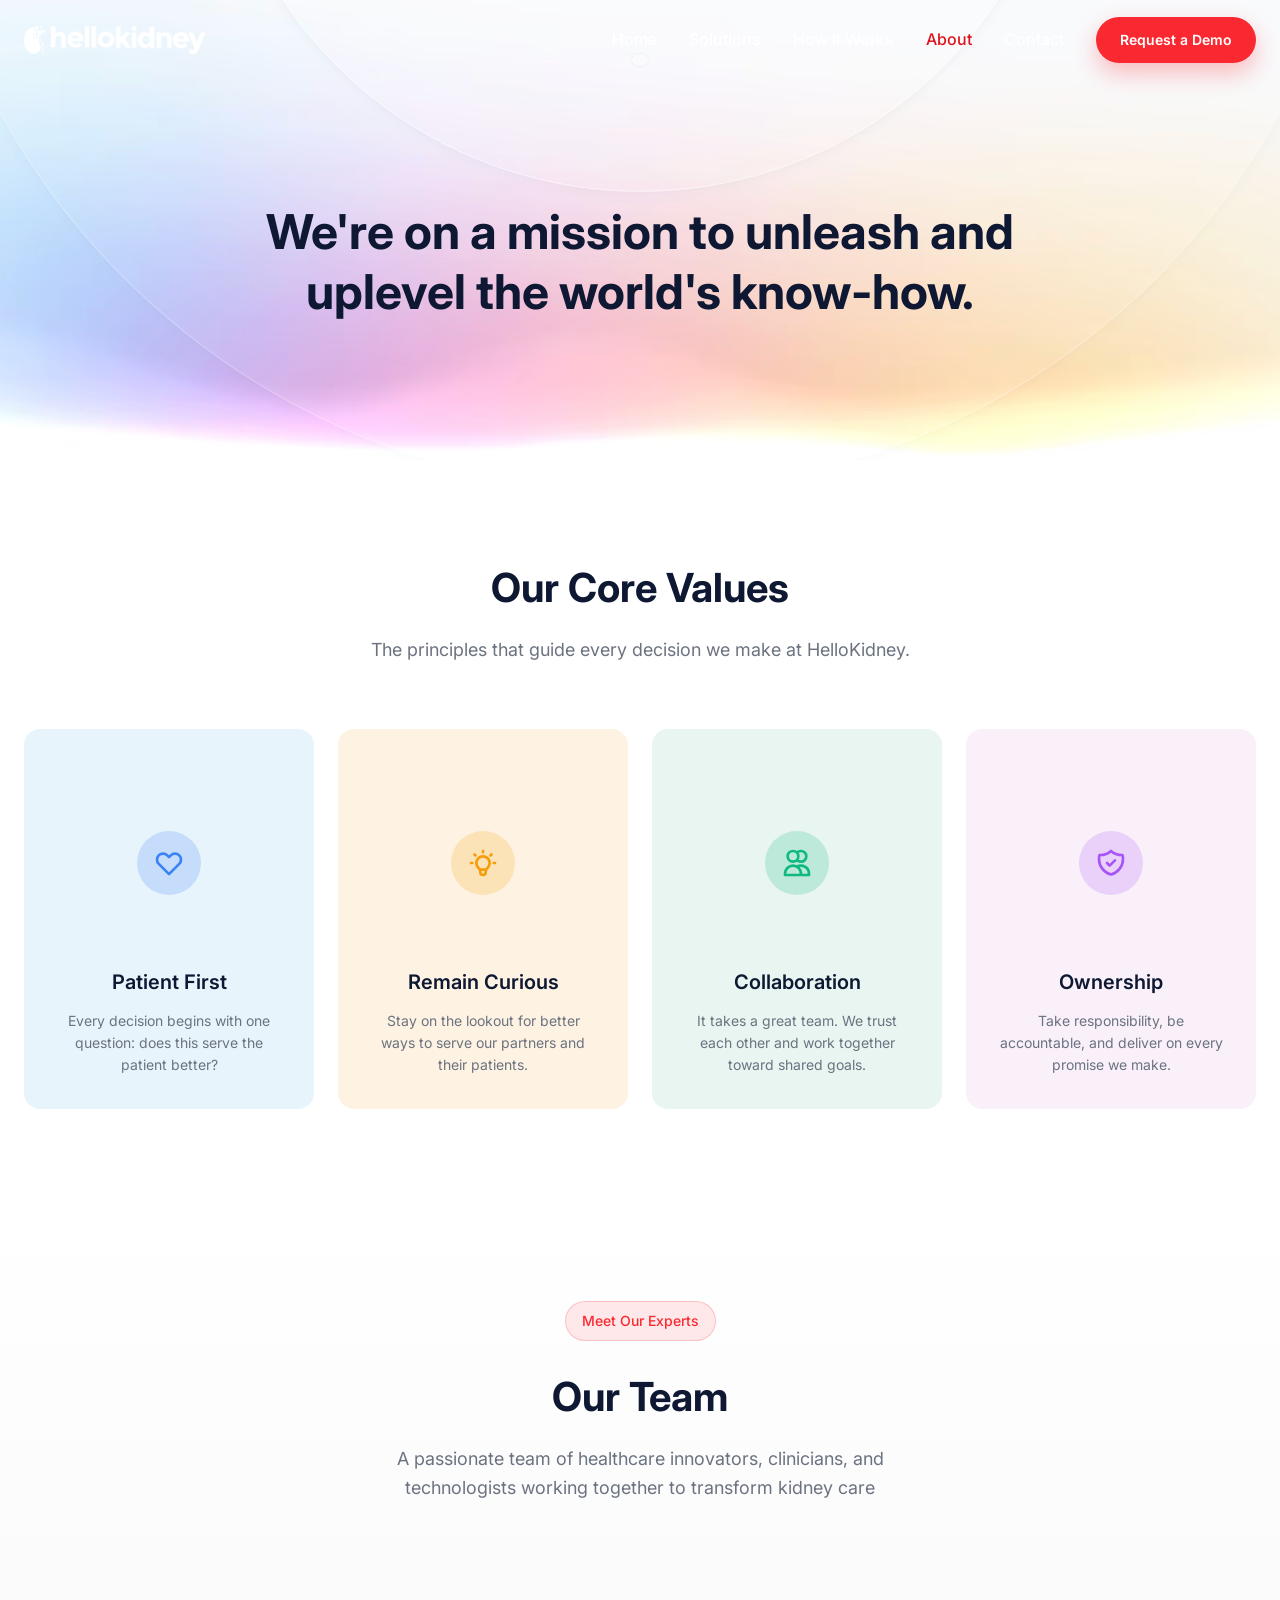
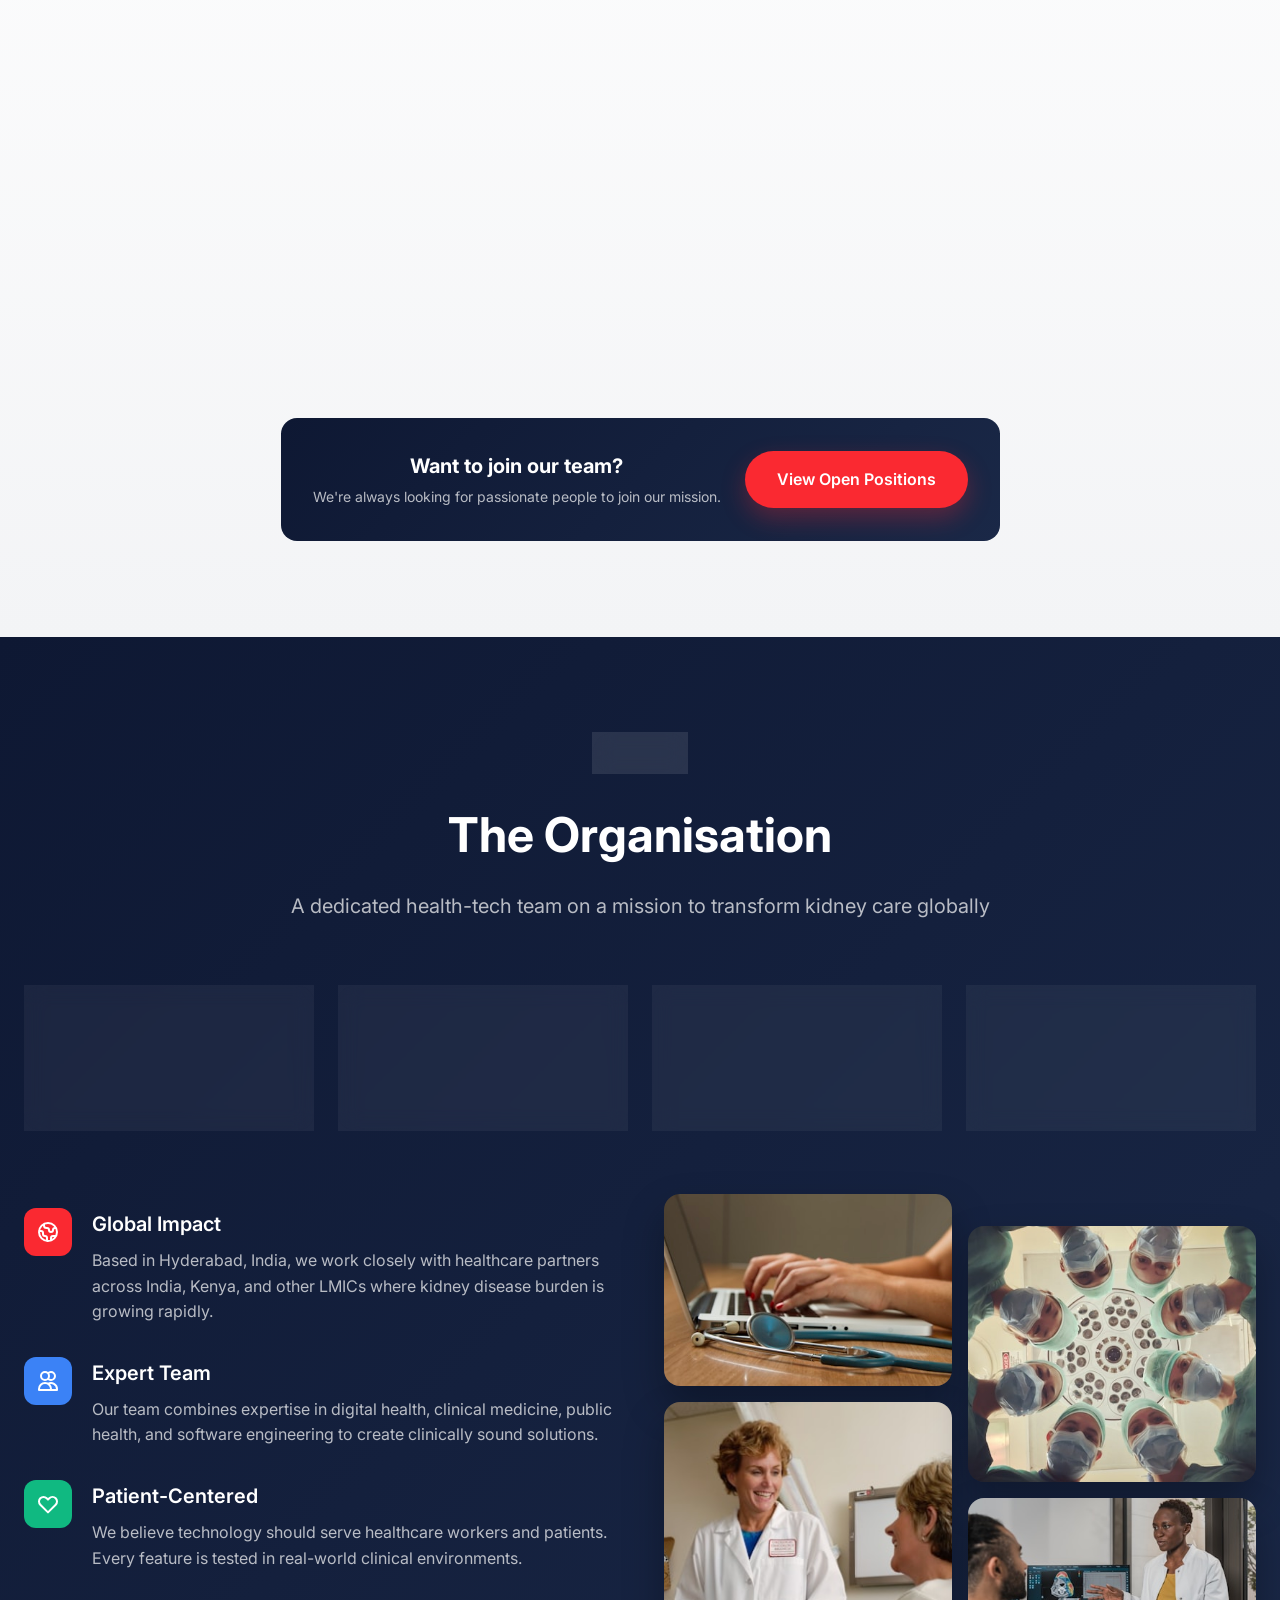
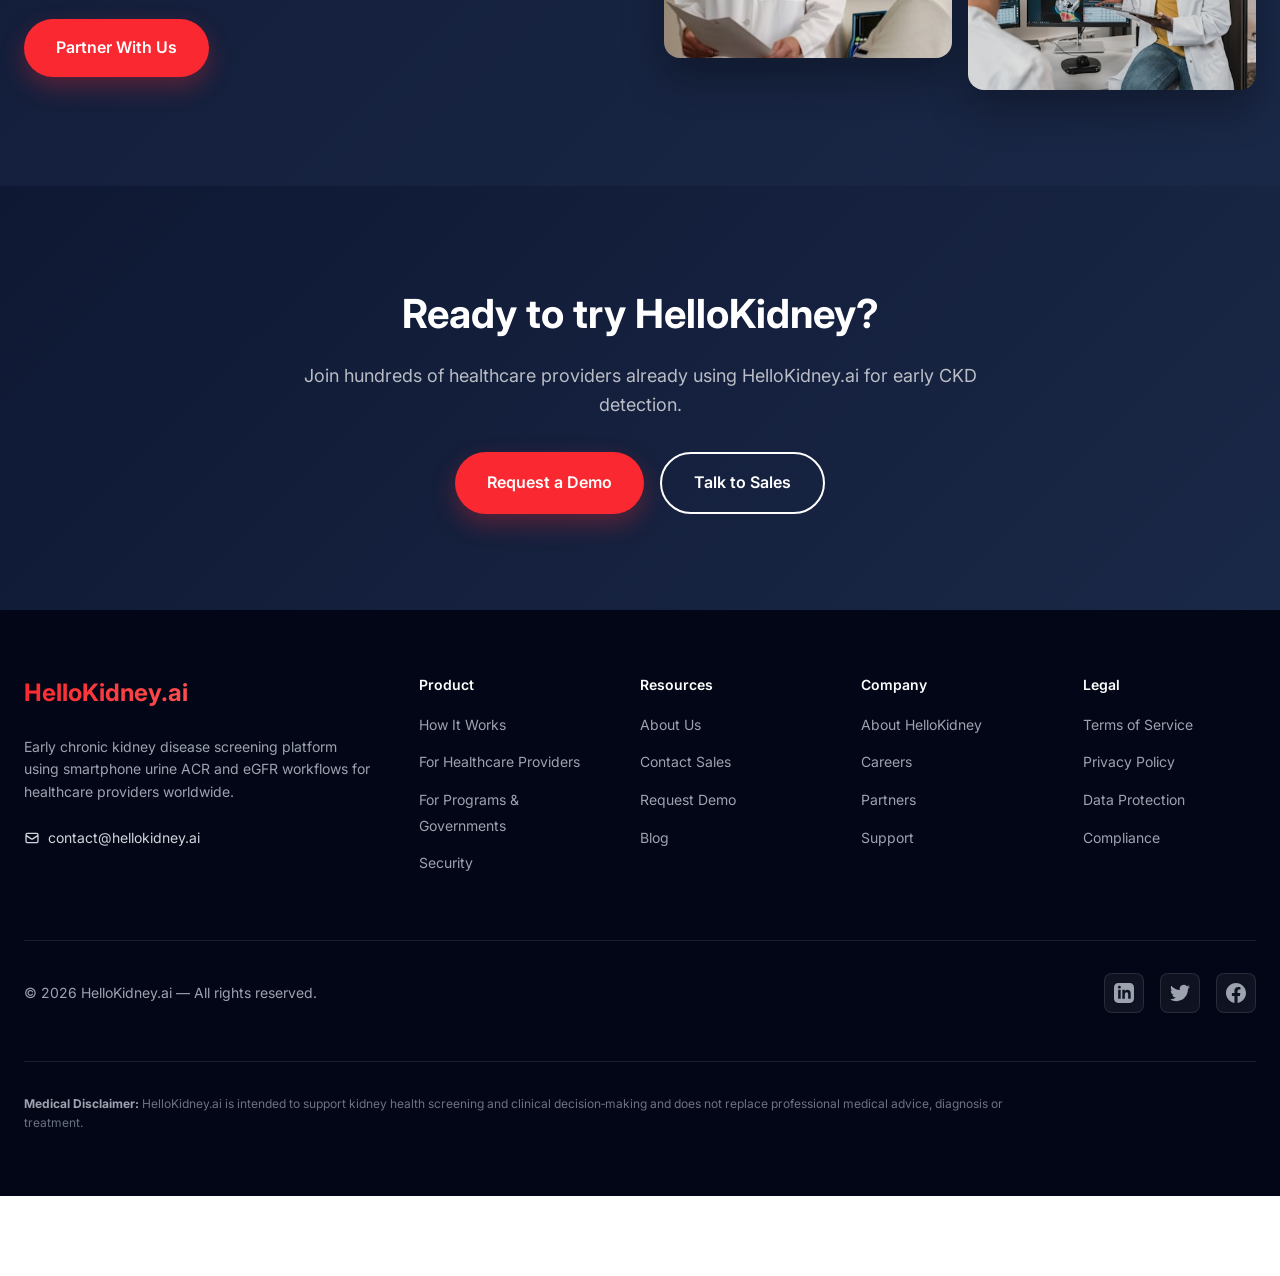
==== static-site/about.html @ 3b986ba1 "Auto-generated changes" ====
<!DOCTYPE html>
<html lang="en">
<head>
  <meta charset="UTF-8">
  <meta name="viewport" content="width=device-width, initial-scale=1.0">
  <title>About Us - HelloKidney.ai</title>
  <meta name="description" content="Learn about HelloKidney.ai's mission to transform kidney care globally through early CKD detection technology.">
  <link rel="preconnect" href="https://fonts.googleapis.com">
  <link rel="preconnect" href="https://fonts.gstatic.com" crossorigin>
  <link href="https://fonts.googleapis.com/css2?family=Inter:wght@400;500;600;700&display=swap" rel="stylesheet">
  <link rel="stylesheet" href="css/styles.css">
</head>
<body>
  <!-- Header -->
  <header class="header" id="mainHeader">
    <div class="container header-container">
      <a href="index.html" class="logo">
        <img 
          src="assets/logo.png"
          alt="HelloKidney.ai" 
          class="logo-img"
          style="height: 1.8rem; width: auto;"
        />
      </a>
      
      <nav class="nav">
        <ul class="nav-links">
          <li><a href="index.html" class="nav-link">Home</a></li>
          <li><a href="solutions.html" class="nav-link">Solutions</a></li>
          <li><a href="how-it-works.html" class="nav-link">How It Works</a></li>
          <li><a href="about.html" class="nav-link active">About</a></li>
          <li><a href="contact.html" class="nav-link">Contact</a></li>
        </ul>
        <a href="contact.html" class="btn btn-primary nav-btn">Request a Demo</a>
        
        <button class="mobile-menu-btn" aria-label="Open menu">
          <svg fill="none" stroke="currentColor" viewBox="0 0 24 24">
            <path stroke-linecap="round" stroke-linejoin="round" stroke-width="2" d="M4 6h16M4 12h16M4 18h16"/>
          </svg>
        </button>
      </nav>
    </div>
  </header>

  <!-- Mobile Menu -->
  <div class="mobile-menu">
    <button class="mobile-menu-close" aria-label="Close menu">
      <svg width="24" height="24" fill="none" stroke="currentColor" viewBox="0 0 24 24">
        <path stroke-linecap="round" stroke-linejoin="round" stroke-width="2" d="M6 18L18 6M6 6l12 12"/>
      </svg>
    </button>
    <ul class="mobile-nav-links">
      <li><a href="index.html" class="mobile-nav-link">Home</a></li>
      <li><a href="solutions.html" class="mobile-nav-link">Solutions</a></li>
      <li><a href="how-it-works.html" class="mobile-nav-link">How It Works</a></li>
      <li><a href="about.html" class="mobile-nav-link active">About</a></li>
      <li><a href="contact.html" class="mobile-nav-link">Contact</a></li>
    </ul>
  </div>

  <!-- Page Hero -->
  <section class="page-hero" style="background-image: url('assets/about-banner.png'); padding-top: 160px;">
    <div class="page-hero-content">
      <h1 class="page-hero-title" style="font-size: 3rem;">We're on a mission to unleash and uplevel the world's know-how.</h1>
    </div>
  </section>

  <!-- Core Values Section -->
  <section class="section" style="background: #fff;">
    <div class="container">
      <div class="section-header">
        <h2 class="section-title">Our Core Values</h2>
        <p class="section-subtitle">The principles that guide every decision we make at HelloKidney.</p>
      </div>
      
      <div class="values-grid">
        <div class="value-card blue">
          <div class="value-icon">
            <div class="value-icon-circle blue">
              <svg fill="none" stroke="currentColor" viewBox="0 0 24 24" stroke-width="2">
                <path stroke-linecap="round" stroke-linejoin="round" d="M4.318 6.318a4.5 4.5 0 000 6.364L12 20.364l7.682-7.682a4.5 4.5 0 00-6.364-6.364L12 7.636l-1.318-1.318a4.5 4.5 0 00-6.364 0z"/>
              </svg>
            </div>
          </div>
          <h3 class="value-title">Patient First</h3>
          <p class="value-desc">Every decision begins with one question: does this serve the patient better?</p>
        </div>
        
        <div class="value-card peach">
          <div class="value-icon">
            <div class="value-icon-circle amber">
              <svg fill="none" stroke="currentColor" viewBox="0 0 24 24" stroke-width="2">
                <path stroke-linecap="round" stroke-linejoin="round" d="M9.663 17h4.673M12 3v1m6.364 1.636l-.707.707M21 12h-1M4 12H3m3.343-5.657l-.707-.707m2.828 9.9a5 5 0 117.072 0l-.548.547A3.374 3.374 0 0014 18.469V19a2 2 0 11-4 0v-.531c0-.895-.356-1.754-.988-2.386l-.548-.547z"/>
              </svg>
            </div>
          </div>
          <h3 class="value-title">Remain Curious</h3>
          <p class="value-desc">Stay on the lookout for better ways to serve our partners and their patients.</p>
        </div>
        
        <div class="value-card mint">
          <div class="value-icon">
            <div class="value-icon-circle green">
              <svg fill="none" stroke="currentColor" viewBox="0 0 24 24" stroke-width="2">
                <path stroke-linecap="round" stroke-linejoin="round" d="M12 4.354a4 4 0 110 5.292M15 21H3v-1a6 6 0 0112 0v1zm0 0h6v-1a6 6 0 00-9-5.197M13 7a4 4 0 11-8 0 4 4 0 018 0z"/>
              </svg>
            </div>
          </div>
          <h3 class="value-title">Collaboration</h3>
          <p class="value-desc">It takes a great team. We trust each other and work together toward shared goals.</p>
        </div>
        
        <div class="value-card pink">
          <div class="value-icon">
            <div class="value-icon-circle purple">
              <svg fill="none" stroke="currentColor" viewBox="0 0 24 24" stroke-width="2">
                <path stroke-linecap="round" stroke-linejoin="round" d="M9 12l2 2 4-4m5.618-4.016A11.955 11.955 0 0112 2.944a11.955 11.955 0 01-8.618 3.04A12.02 12.02 0 003 9c0 5.591 3.824 10.29 9 11.622 5.176-1.332 9-6.03 9-11.622 0-1.042-.133-2.052-.382-3.016z"/>
              </svg>
            </div>
          </div>
          <h3 class="value-title">Ownership</h3>
          <p class="value-desc">Take responsibility, be accountable, and deliver on every promise we make.</p>
        </div>
      </div>
    </div>
  </section>

  <!-- Team Section -->
  <section class="section" style="background: linear-gradient(180deg, #fff 0%, #f3f4f6 100%);">
    <div class="container">
      <div class="section-header">
        <span class="section-badge red">Meet Our Experts</span>
        <h2 class="section-title">Our Team</h2>
        <p class="section-subtitle">A passionate team of healthcare innovators, clinicians, and technologists working together to transform kidney care</p>
      </div>
      
      <div class="team-grid">
        <div class="team-card">
          <div class="team-card-inner red">
            <div class="team-card-content">
              <div class="team-avatar-wrapper">
                <div class="team-avatar">
                  <img src="assets/team1.jpg" alt="Dr. Arun Kumar">
                </div>
                <span class="team-role-badge red">Founder</span>
              </div>
              <h3 class="team-name">Dr. Arun Kumar</h3>
              <p class="team-position red">CEO & Chief Nephrologist</p>
              <p class="team-bio">20+ years in nephrology. Former AIIMS faculty. Pioneer in digital kidney care solutions.</p>
              <div class="team-social">
                <a href="#" class="red"><svg width="16" height="16" fill="currentColor" viewBox="0 0 24 24"><path d="M19 0h-14c-2.761 0-5 2.239-5 5v14c0 2.761 2.239 5 5 5h14c2.762 0 5-2.239 5-5v-14c0-2.761-2.238-5-5-5zm-11 19h-3v-11h3v11zm-1.5-12.268c-.966 0-1.75-.79-1.75-1.764s.784-1.764 1.75-1.764 1.75.79 1.75 1.764-.783 1.764-1.75 1.764zm13.5 12.268h-3v-5.604c0-3.368-4-3.113-4 0v5.604h-3v-11h3v1.765c1.396-2.586 7-2.777 7 2.476v6.759z"/></svg></a>
                <a href="#" class="red"><svg width="16" height="16" fill="currentColor" viewBox="0 0 24 24"><path d="M23.953 4.57a10 10 0 01-2.825.775 4.958 4.958 0 002.163-2.723c-.951.555-2.005.959-3.127 1.184a4.92 4.92 0 00-8.384 4.482C7.69 8.095 4.067 6.13 1.64 3.162a4.822 4.822 0 00-.666 2.475c0 1.71.87 3.213 2.188 4.096a4.904 4.904 0 01-2.228-.616v.06a4.923 4.923 0 003.946 4.827 4.996 4.996 0 01-2.212.085 4.936 4.936 0 004.604 3.417 9.867 9.867 0 01-6.102 2.105c-.39 0-.779-.023-1.17-.067a13.995 13.995 0 007.557 2.209c9.053 0 13.998-7.496 13.998-13.985 0-.21 0-.42-.015-.63A9.935 9.935 0 0024 4.59z"/></svg></a>
              </div>
            </div>
          </div>
        </div>
        
        <div class="team-card">
          <div class="team-card-inner blue">
            <div class="team-card-content">
              <div class="team-avatar-wrapper">
                <div class="team-avatar">
                  <img src="assets/team2.jpg" alt="Dr. Priya Sharma">
                </div>
                <span class="team-role-badge blue">Co-Founder</span>
              </div>
              <h3 class="team-name">Dr. Priya Sharma</h3>
              <p class="team-position blue">Chief Medical Officer</p>
              <p class="team-bio">Public health specialist. WHO consultant. Leading our clinical research initiatives.</p>
              <div class="team-social">
                <a href="#" class="blue"><svg width="16" height="16" fill="currentColor" viewBox="0 0 24 24"><path d="M19 0h-14c-2.761 0-5 2.239-5 5v14c0 2.761 2.239 5 5 5h14c2.762 0 5-2.239 5-5v-14c0-2.761-2.238-5-5-5zm-11 19h-3v-11h3v11zm-1.5-12.268c-.966 0-1.75-.79-1.75-1.764s.784-1.764 1.75-1.764 1.75.79 1.75 1.764-.783 1.764-1.75 1.764zm13.5 12.268h-3v-5.604c0-3.368-4-3.113-4 0v5.604h-3v-11h3v1.765c1.396-2.586 7-2.777 7 2.476v6.759z"/></svg></a>
                <a href="#" class="blue"><svg width="16" height="16" fill="currentColor" viewBox="0 0 24 24"><path d="M23.953 4.57a10 10 0 01-2.825.775 4.958 4.958 0 002.163-2.723c-.951.555-2.005.959-3.127 1.184a4.92 4.92 0 00-8.384 4.482C7.69 8.095 4.067 6.13 1.64 3.162a4.822 4.822 0 00-.666 2.475c0 1.71.87 3.213 2.188 4.096a4.904 4.904 0 01-2.228-.616v.06a4.923 4.923 0 003.946 4.827 4.996 4.996 0 01-2.212.085 4.936 4.936 0 004.604 3.417 9.867 9.867 0 01-6.102 2.105c-.39 0-.779-.023-1.17-.067a13.995 13.995 0 007.557 2.209c9.053 0 13.998-7.496 13.998-13.985 0-.21 0-.42-.015-.63A9.935 9.935 0 0024 4.59z"/></svg></a>
              </div>
            </div>
          </div>
        </div>
        
        <div class="team-card">
          <div class="team-card-inner green">
            <div class="team-card-content">
              <div class="team-avatar-wrapper">
                <div class="team-avatar">
                  <img src="assets/team3.jpg" alt="Rahul Verma">
                </div>
                <span class="team-role-badge green">Tech Lead</span>
              </div>
              <h3 class="team-name">Rahul Verma</h3>
              <p class="team-position green">Chief Technology Officer</p>
              <p class="team-bio">15+ years in health-tech. Ex-Google engineer. Building scalable healthcare solutions.</p>
              <div class="team-social">
                <a href="#" class="green"><svg width="16" height="16" fill="currentColor" viewBox="0 0 24 24"><path d="M19 0h-14c-2.761 0-5 2.239-5 5v14c0 2.761 2.239 5 5 5h14c2.762 0 5-2.239 5-5v-14c0-2.761-2.238-5-5-5zm-11 19h-3v-11h3v11zm-1.5-12.268c-.966 0-1.75-.79-1.75-1.764s.784-1.764 1.75-1.764 1.75.79 1.75 1.764-.783 1.764-1.75 1.764zm13.5 12.268h-3v-5.604c0-3.368-4-3.113-4 0v5.604h-3v-11h3v1.765c1.396-2.586 7-2.777 7 2.476v6.759z"/></svg></a>
                <a href="#" class="green"><svg width="16" height="16" fill="currentColor" viewBox="0 0 24 24"><path d="M12 0c-6.626 0-12 5.373-12 12 0 5.302 3.438 9.8 8.207 11.387.599.111.793-.261.793-.577v-2.234c-3.338.726-4.033-1.416-4.033-1.416-.546-1.387-1.333-1.756-1.333-1.756-1.089-.745.083-.729.083-.729 1.205.084 1.839 1.237 1.839 1.237 1.07 1.834 2.807 1.304 3.492.997.107-.775.418-1.305.762-1.604-2.665-.305-5.467-1.334-5.467-5.931 0-1.311.469-2.381 1.236-3.221-.124-.303-.535-1.524.117-3.176 0 0 1.008-.322 3.301 1.23.957-.266 1.983-.399 3.003-.404 1.02.005 2.047.138 3.006.404 2.291-1.552 3.297-1.23 3.297-1.23.653 1.653.242 2.874.118 3.176.77.84 1.235 1.911 1.235 3.221 0 4.609-2.807 5.624-5.479 5.921.43.372.823 1.102.823 2.222v3.293c0 .319.192.694.801.576 4.765-1.589 8.199-6.086 8.199-11.386 0-6.627-5.373-12-12-12z"/></svg></a>
              </div>
            </div>
          </div>
        </div>
        
        <div class="team-card">
          <div class="team-card-inner purple">
            <div class="team-card-content">
              <div class="team-avatar-wrapper">
                <div class="team-avatar">
                  <img src="assets/team4.jpg" alt="Dr. Ananya Reddy">
                </div>
                <span class="team-role-badge purple">Research</span>
              </div>
              <h3 class="team-name">Dr. Ananya Reddy</h3>
              <p class="team-position purple">Head of Research</p>
              <p class="team-bio">PhD in Biomedical Engineering. Leading AI/ML initiatives for early CKD detection.</p>
              <div class="team-social">
                <a href="#" class="purple"><svg width="16" height="16" fill="currentColor" viewBox="0 0 24 24"><path d="M19 0h-14c-2.761 0-5 2.239-5 5v14c0 2.761 2.239 5 5 5h14c2.762 0 5-2.239 5-5v-14c0-2.761-2.238-5-5-5zm-11 19h-3v-11h3v11zm-1.5-12.268c-.966 0-1.75-.79-1.75-1.764s.784-1.764 1.75-1.764 1.75.79 1.75 1.764-.783 1.764-1.75 1.764zm13.5 12.268h-3v-5.604c0-3.368-4-3.113-4 0v5.604h-3v-11h3v1.765c1.396-2.586 7-2.777 7 2.476v6.759z"/></svg></a>
                <a href="#" class="purple"><svg width="16" height="16" fill="currentColor" viewBox="0 0 24 24"><path d="M23.953 4.57a10 10 0 01-2.825.775 4.958 4.958 0 002.163-2.723c-.951.555-2.005.959-3.127 1.184a4.92 4.92 0 00-8.384 4.482C7.69 8.095 4.067 6.13 1.64 3.162a4.822 4.822 0 00-.666 2.475c0 1.71.87 3.213 2.188 4.096a4.904 4.904 0 01-2.228-.616v.06a4.923 4.923 0 003.946 4.827 4.996 4.996 0 01-2.212.085 4.936 4.936 0 004.604 3.417 9.867 9.867 0 01-6.102 2.105c-.39 0-.779-.023-1.17-.067a13.995 13.995 0 007.557 2.209c9.053 0 13.998-7.496 13.998-13.985 0-.21 0-.42-.015-.63A9.935 9.935 0 0024 4.59z"/></svg></a>
              </div>
            </div>
          </div>
        </div>
      </div>
      
      <!-- Join CTA -->
      <div style="margin-top: 4rem; text-align: center;">
        <div style="display: inline-flex; flex-wrap: wrap; align-items: center; justify-content: center; gap: 1.5rem; background: linear-gradient(135deg, #0E1833, #1a2847); border-radius: 1rem; padding: 2rem;">
          <div style="text-align: center;">
            <h3 style="font-size: 1.25rem; font-weight: 700; color: #fff; margin-bottom: 0.25rem;">Want to join our team?</h3>
            <p style="color: rgba(255,255,255,0.7); font-size: 0.875rem;">We're always looking for passionate people to join our mission.</p>
          </div>
          <a href="contact.html" class="btn btn-primary">View Open Positions</a>
        </div>
      </div>
    </div>
  </section>

  <!-- Organisation Section -->
  <section class="org-section">
    <div class="container">
      <div class="org-header">
        <span class="org-badge">About Us</span>
        <h2 class="org-title">The Organisation</h2>
        <p class="org-subtitle">A dedicated health-tech team on a mission to transform kidney care globally</p>
      </div>
      
      <div class="stats-grid">
        <div class="stat-card">
          <div class="stat-number">10+</div>
          <div class="stat-label">Countries Served</div>
        </div>
        <div class="stat-card">
          <div class="stat-number">50K+</div>
          <div class="stat-label">Patients Screened</div>
        </div>
        <div class="stat-card">
          <div class="stat-number">500+</div>
          <div class="stat-label">Healthcare Partners</div>
        </div>
        <div class="stat-card">
          <div class="stat-number">35%</div>
          <div class="stat-label">Earlier Detection</div>
        </div>
      </div>
      
      <div class="org-content">
        <div class="org-features">
          <div class="org-feature">
            <div class="org-feature-icon red">
              <svg fill="none" stroke="currentColor" viewBox="0 0 24 24" stroke-width="2">
                <path stroke-linecap="round" stroke-linejoin="round" d="M3.055 11H5a2 2 0 012 2v1a2 2 0 002 2 2 2 0 012 2v2.945M8 3.935V5.5A2.5 2.5 0 0010.5 8h.5a2 2 0 012 2 2 2 0 104 0 2 2 0 012-2h1.064M15 20.488V18a2 2 0 012-2h3.064M21 12a9 9 0 11-18 0 9 9 0 0118 0z"/>
              </svg>
            </div>
            <div>
              <h3 class="org-feature-title">Global Impact</h3>
              <p class="org-feature-desc">Based in Hyderabad, India, we work closely with healthcare partners across India, Kenya, and other LMICs where kidney disease burden is growing rapidly.</p>
            </div>
          </div>
          
          <div class="org-feature">
            <div class="org-feature-icon blue">
              <svg fill="none" stroke="currentColor" viewBox="0 0 24 24" stroke-width="2">
                <path stroke-linecap="round" stroke-linejoin="round" d="M12 4.354a4 4 0 110 5.292M15 21H3v-1a6 6 0 0112 0v1zm0 0h6v-1a6 6 0 00-9-5.197M13 7a4 4 0 11-8 0 4 4 0 018 0z"/>
              </svg>
            </div>
            <div>
              <h3 class="org-feature-title">Expert Team</h3>
              <p class="org-feature-desc">Our team combines expertise in digital health, clinical medicine, public health, and software engineering to create clinically sound solutions.</p>
            </div>
          </div>
          
          <div class="org-feature">
            <div class="org-feature-icon green">
              <svg fill="none" stroke="currentColor" viewBox="0 0 24 24" stroke-width="2">
                <path stroke-linecap="round" stroke-linejoin="round" d="M4.318 6.318a4.5 4.5 0 000 6.364L12 20.364l7.682-7.682a4.5 4.5 0 00-6.364-6.364L12 7.636l-1.318-1.318a4.5 4.5 0 00-6.364 0z"/>
              </svg>
            </div>
            <div>
              <h3 class="org-feature-title">Patient-Centered</h3>
              <p class="org-feature-desc">We believe technology should serve healthcare workers and patients. Every feature is tested in real-world clinical environments.</p>
            </div>
          </div>
          
          <div style="padding-top: 1rem;">
            <a href="contact.html" class="btn btn-primary">Partner With Us</a>
          </div>
        </div>
        
        <div class="org-images">
          <div class="col">
            <div class="org-image short">
              <img src="assets/healthcare1.jpg" alt="Healthcare">
            </div>
            <div class="org-image tall">
              <img src="assets/healthcare3.jpg" alt="Medical Team">
            </div>
          </div>
          <div class="col">
            <div class="org-image tall">
              <img src="assets/healthcare2.jpg" alt="Lab Work">
            </div>
            <div class="org-image short">
              <img src="assets/healthcare4.jpg" alt="Technology">
            </div>
          </div>
        </div>
      </div>
    </div>
  </section>

  <!-- CTA Section -->
  <section class="cta-section">
    <div class="container">
      <div class="cta-content">
        <h2 class="cta-title">Ready to try HelloKidney?</h2>
        <p class="cta-subtitle">Join hundreds of healthcare providers already using HelloKidney.ai for early CKD detection.</p>
        <div class="cta-buttons">
          <a href="contact.html" class="btn btn-primary">Request a Demo</a>
          <a href="contact.html" class="btn btn-outline-white">Talk to Sales</a>
        </div>
      </div>
    </div>
  </section>

  <!-- Footer -->
  <footer style="background: #030616; color: white;">
    <div style="max-width: 1280px; margin: 0 auto; padding: 4rem 1.5rem;">
      <div style="display: grid; grid-template-columns: 2fr 1fr 1fr 1fr 1fr; gap: 3rem; margin-bottom: 4rem;">
        <div>
          <a href="index.html" style="display: inline-block; margin-bottom: 1.5rem;">
            <div style="font-size: 1.5rem; font-weight: 700; background: linear-gradient(to right, #FA2931, #ff4d4d); -webkit-background-clip: text; -webkit-text-fill-color: transparent; background-clip: text;">HelloKidney.ai</div>
          </a>
          <p style="color: #9ca3af; font-size: 0.875rem; line-height: 1.6; margin-bottom: 1.5rem;">Early chronic kidney disease screening platform using smartphone urine ACR and eGFR workflows for healthcare providers worldwide.</p>
          <a href="mailto:contact@hellokidney.ai" style="color: #d1d5db; font-size: 0.875rem; display: flex; align-items: center; gap: 0.5rem;" class="footer-email">
            <svg width="16" height="16" fill="none" stroke="currentColor" viewBox="0 0 24 24"><path stroke-linecap="round" stroke-linejoin="round" stroke-width="2" d="M3 8l7.89 5.26a2 2 0 002.22 0L21 8M5 19h14a2 2 0 002-2V7a2 2 0 00-2-2H5a2 2 0 00-2 2v10a2 2 0 002 2z"/></svg>
            <span>contact@hellokidney.ai</span>
          </a>
        </div>
        <div>
          <h3 style="color: white; font-weight: 600; margin-bottom: 1rem; font-size: 0.875rem;">Product</h3>
          <ul style="list-style: none; padding: 0; margin: 0; display: flex; flex-direction: column; gap: 0.75rem;">
            <li><a href="how-it-works.html" class="footer-link">How It Works</a></li>
            <li><a href="solutions.html" class="footer-link">For Healthcare Providers</a></li>
            <li><a href="solutions.html" class="footer-link">For Programs & Governments</a></li>
            <li><a href="about.html" class="footer-link">Security</a></li>
          </ul>
        </div>
        <div>
          <h3 style="color: white; font-weight: 600; margin-bottom: 1rem; font-size: 0.875rem;">Resources</h3>
          <ul style="list-style: none; padding: 0; margin: 0; display: flex; flex-direction: column; gap: 0.75rem;">
            <li><a href="about.html" class="footer-link">About Us</a></li>
            <li><a href="contact.html" class="footer-link">Contact Sales</a></li>
            <li><a href="contact.html" class="footer-link">Request Demo</a></li>
            <li><a href="#" class="footer-link">Blog</a></li>
          </ul>
        </div>
        <div>
          <h3 style="color: white; font-weight: 600; margin-bottom: 1rem; font-size: 0.875rem;">Company</h3>
          <ul style="list-style: none; padding: 0; margin: 0; display: flex; flex-direction: column; gap: 0.75rem;">
            <li><a href="about.html" class="footer-link">About HelloKidney</a></li>
            <li><a href="#" class="footer-link">Careers</a></li>
            <li><a href="#" class="footer-link">Partners</a></li>
            <li><a href="contact.html" class="footer-link">Support</a></li>
          </ul>
        </div>
        <div>
          <h3 style="color: white; font-weight: 600; margin-bottom: 1rem; font-size: 0.875rem;">Legal</h3>
          <ul style="list-style: none; padding: 0; margin: 0; display: flex; flex-direction: column; gap: 0.75rem;">
            <li><a href="#" class="footer-link">Terms of Service</a></li>
            <li><a href="#" class="footer-link">Privacy Policy</a></li>
            <li><a href="#" class="footer-link">Data Protection</a></li>
            <li><a href="#" class="footer-link">Compliance</a></li>
          </ul>
        </div>
      </div>
      <div style="border-top: 1px solid rgba(255, 255, 255, 0.1); margin-bottom: 2rem;"></div>
      <div style="display: flex; justify-content: space-between; align-items: center; flex-wrap: wrap; gap: 1.5rem;">
        <p style="color: #9ca3af; font-size: 0.875rem;">© 2026 HelloKidney.ai — All rights reserved.</p>
        <div style="display: flex; align-items: center; gap: 1rem;">
          <a href="#" style="width: 2.5rem; height: 2.5rem; border-radius: 0.5rem; background: rgba(255, 255, 255, 0.05); border: 1px solid rgba(255, 255, 255, 0.1); display: flex; align-items: center; justify-content: center;" class="social-icon"><svg width="20" height="20" fill="#9ca3af" viewBox="0 0 24 24"><path d="M19 0h-14c-2.761 0-5 2.239-5 5v14c0 2.761 2.239 5 5 5h14c2.762 0 5-2.239 5-5v-14c0-2.761-2.238-5-5-5zm-11 19h-3v-11h3v11zm-1.5-12.268c-.966 0-1.75-.79-1.75-1.764s.784-1.764 1.75-1.764 1.75.79 1.75 1.764-.783 1.764-1.75 1.764zm13.5 12.268h-3v-5.604c0-3.368-4-3.113-4 0v5.604h-3v-11h3v1.765c1.396-2.586 7-2.777 7 2.476v6.759z"/></svg></a>
          <a href="#" style="width: 2.5rem; height: 2.5rem; border-radius: 0.5rem; background: rgba(255, 255, 255, 0.05); border: 1px solid rgba(255, 255, 255, 0.1); display: flex; align-items: center; justify-content: center;" class="social-icon"><svg width="20" height="20" fill="#9ca3af" viewBox="0 0 24 24"><path d="M23.953 4.57a10 10 0 01-2.825.775 4.958 4.958 0 002.163-2.723c-.951.555-2.005.959-3.127 1.184a4.92 4.92 0 00-8.384 4.482C7.69 8.095 4.067 6.13 1.64 3.162a4.822 4.822 0 00-.666 2.475c0 1.71.87 3.213 2.188 4.096a4.904 4.904 0 01-2.228-.616v.06a4.923 4.923 0 003.946 4.827 4.996 4.996 0 01-2.212.085 4.936 4.936 0 004.604 3.417 9.867 9.867 0 01-6.102 2.105c-.39 0-.779-.023-1.17-.067a13.995 13.995 0 007.557 2.209c9.053 0 13.998-7.496 13.998-13.985 0-.21 0-.42-.015-.63A9.935 9.935 0 0024 4.59z"/></svg></a>
          <a href="#" style="width: 2.5rem; height: 2.5rem; border-radius: 0.5rem; background: rgba(255, 255, 255, 0.05); border: 1px solid rgba(255, 255, 255, 0.1); display: flex; align-items: center; justify-content: center;" class="social-icon"><svg width="20" height="20" fill="#9ca3af" viewBox="0 0 24 24"><path d="M24 12.073c0-6.627-5.373-12-12-12s-12 5.373-12 12c0 5.99 4.388 10.954 10.125 11.854v-8.385H7.078v-3.47h3.047V9.43c0-3.007 1.792-4.669 4.533-4.669 1.312 0 2.686.235 2.686.235v2.953H15.83c-1.491 0-1.956.925-1.956 1.874v2.25h3.328l-.532 3.47h-2.796v8.385C19.612 23.027 24 18.062 24 12.073z"/></svg></a>
        </div>
      </div>
      <div style="margin-top: 3rem; padding-top: 2rem; border-top: 1px solid rgba(255, 255, 255, 0.1);">
        <p style="font-size: 0.75rem; color: #6b7280; line-height: 1.6; max-width: 64rem;"><strong style="color: #9ca3af;">Medical Disclaimer:</strong> HelloKidney.ai is intended to support kidney health screening and clinical decision‑making and does not replace professional medical advice, diagnosis or treatment.</p>
      </div>
    </div>
  </footer>

  <script src="js/main.js"></script>
</body>
</html>
---- static-site/css/styles.css ----
/* ===== CSS Variables ===== */
:root {
  --primary-red: #FA2931;
  --primary-red-dark: #d91f27;
  --primary-dark: #0E1833;
  --primary-dark-light: #1a2847;
  --text-gray: #6b7280;
  --text-gray-dark: #374151;
  --bg-light: #f8fafc;
  --bg-gray: #f3f4f6;
  --white: #ffffff;
  --border-gray: #e5e7eb;
}

/* ===== Reset & Base ===== */
* {
  margin: 0;
  padding: 0;
  box-sizing: border-box;
}

html {
  scroll-behavior: smooth;
}

body {
  font-family: 'Inter', -apple-system, BlinkMacSystemFont, 'Segoe UI', Roboto, Oxygen, Ubuntu, sans-serif;
  line-height: 1.6;
  color: var(--primary-dark);
  background: var(--white);
}

a {
  text-decoration: none;
  color: inherit;
}

ul {
  list-style: none;
}

img {
  max-width: 100%;
  height: auto;
}

button {
  cursor: pointer;
  border: none;
  outline: none;
  font-family: inherit;
}

/* ===== Utilities ===== */
.container {
  max-width: 1280px;
  margin: 0 auto;
  padding: 0 1.5rem;
}

.section {
  padding: 6rem 0;
}

.section-header {
  text-align: center;
  margin-bottom: 4rem;
}

.section-badge {
  display: inline-flex;
  align-items: center;
  gap: 0.5rem;
  background: rgba(14, 24, 51, 0.05);
  padding: 0.5rem 1rem;
  border-radius: 9999px;
  margin-bottom: 1.5rem;
  border: 1px solid rgba(14, 24, 51, 0.1);
  font-size: 0.875rem;
  font-weight: 500;
  color: var(--primary-dark);
}

.section-badge.red {
  background: rgba(250, 41, 49, 0.1);
  border-color: rgba(250, 41, 49, 0.2);
  color: var(--primary-red);
}

.section-title {
  font-size: 2.5rem;
  font-weight: 700;
  color: var(--primary-dark);
  margin-bottom: 1rem;
}

.section-subtitle {
  font-size: 1.125rem;
  color: var(--text-gray);
  max-width: 600px;
  margin: 0 auto;
}

.text-red { color: var(--primary-red); }
.text-white { color: var(--white); }
.text-center { text-align: center; }

/* ===== Buttons ===== */
.btn {
  display: inline-flex;
  align-items: center;
  justify-content: center;
  padding: 1rem 2rem;
  font-size: 1rem;
  font-weight: 600;
  border-radius: 9999px;
  transition: all 0.3s ease;
}

.btn-primary {
  background: var(--primary-red);
  color: var(--white);
  box-shadow: 0 10px 25px rgba(250, 41, 49, 0.3);
}

.btn-primary:hover {
  background: var(--primary-red-dark);
  transform: scale(1.05);
}

.btn-secondary {
  background: var(--white);
  color: var(--primary-dark);
  border: 2px solid var(--border-gray);
}

.btn-secondary:hover {
  border-color: var(--primary-dark);
  background: var(--bg-light);
}

.btn-outline-white {
  background: transparent;
  color: var(--white);
  border: 2px solid var(--white);
}

.btn-outline-white:hover {
  background: var(--white);
  color: var(--primary-dark);
}

/* ===== Header ===== */
.header {
  position: fixed;
  top: 0;
  left: 0;
  right: 0;
  z-index: 1000;
  transition: all 0.3s ease;
  background: transparent;
}

.header.scrolled {
  background: rgba(255, 255, 255, 0.98);
  box-shadow: 0 2px 20px rgba(0, 0, 0, 0.1);
}

.header-container {
  display: flex;
  align-items: center;
  justify-content: space-between;
  height: 5rem;
  max-width: 1280px;
  margin: 0 auto;
  padding: 0 1.5rem;
}

.logo {
  display: flex;
  align-items: center;
}

.logo-img {
  transition: filter 0.3s ease;
  filter: brightness(0) invert(1); /* White logo on dark background (default for home page) */
}

.header.scrolled .logo-img {
  filter: none; /* Colored logo on white background when scrolled */
}

.nav {
  display: flex;
  align-items: center;
  gap: 2rem;
}

.nav-links {
  display: flex;
  align-items: center;
  gap: 2rem;
}

.nav-link {
  font-weight: 500;
  transition: color 0.3s ease;
  color: white;
}

.header.scrolled .nav-link {
  color: #374151;
}

.header.scrolled .nav-link.active,
.header.scrolled .nav-link:hover {
  color: #E1111B;
}

.nav-link:hover {
  color: #E1111B;
}

.nav-link.active {
  color: #E1111B !important;
}

.nav-btn {
  padding: 0.75rem 1.5rem;
  font-size: 0.875rem;
}

.mobile-menu-btn {
  display: none;
  background: none;
  padding: 0.5rem;
  color: white;
}

.header.scrolled .mobile-menu-btn {
  color: #374151;
}

.mobile-menu-btn svg {
  width: 24px;
  height: 24px;
}

/* Mobile Menu */
.mobile-menu {
  display: none;
  position: fixed;
  top: 0;
  left: 0;
  right: 0;
  bottom: 0;
  background: var(--white);
  z-index: 999;
  padding: 5rem 1.5rem 2rem;
}

.mobile-menu.active {
  display: block;
}

.mobile-nav-links {
  display: flex;
  flex-direction: column;
  gap: 1rem;
}

.mobile-nav-link {
  display: block;
  padding: 1rem;
  font-size: 1.125rem;
  font-weight: 500;
  color: var(--primary-dark);
  border-bottom: 1px solid var(--border-gray);
}

.mobile-nav-link:hover,
.mobile-nav-link.active {
  color: var(--primary-red);
}

.mobile-menu-close {
  position: absolute;
  top: 1rem;
  right: 1rem;
  background: none;
  padding: 0.5rem;
}

/* ===== Hero Section ===== */
.hero {
  position: relative;
  min-height: 100vh;
  display: flex;
  align-items: center;
  background-size: cover;
  background-position: center;
  margin-top: -80px;
  padding-top: 80px;
}

.hero-overlay {
  position: absolute;
  inset: 0;
  background: linear-gradient(135deg, rgba(14, 24, 51, 0.4), transparent, rgba(14, 24, 51, 0.3));
}

.hero-content {
  position: relative;
  z-index: 10;
  text-align: center;
  max-width: 900px;
  margin: 0 auto;
  padding: 0 1.5rem;
}

.hero-badge {
  display: inline-flex;
  align-items: center;
  gap: 0.5rem;
  background: rgba(255, 255, 255, 0.1);
  backdrop-filter: blur(10px);
  padding: 0.5rem 1rem;
  border-radius: 9999px;
  margin-bottom: 1.5rem;
  border: 1px solid rgba(255, 255, 255, 0.2);
}

.hero-badge .stars {
  display: flex;
  gap: 2px;
}

.hero-badge .star {
  width: 16px;
  height: 16px;
  color: #facc15;
}

.hero-badge span {
  font-size: 0.875rem;
  color: var(--white);
  font-weight: 500;
}

.hero-title {
  font-size: 3.5rem;
  font-weight: 700;
  color: var(--white);
  margin-bottom: 1.5rem;
  line-height: 1.1;
  text-shadow: 0 4px 20px rgba(0, 0, 0, 0.3);
}

.hero-title .highlight {
  color: var(--primary-red);
  text-shadow: none;
}

.hero-subtitle {
  font-size: 1.25rem;
  color: rgba(255, 255, 255, 0.9);
  margin-bottom: 2.5rem;
  font-weight: 500;
}

.hero-buttons {
  display: flex;
  gap: 1rem;
  justify-content: center;
  flex-wrap: wrap;
}

.hero-btn {
  padding: 1rem 2.5rem;
  font-size: 1.125rem;
  background: rgba(255, 255, 255, 0.15);
  backdrop-filter: blur(20px);
  border: 1px solid rgba(255, 255, 255, 0.2);
  color: var(--white);
  border-radius: 9999px;
  font-weight: 600;
  transition: all 0.3s ease;
}

.hero-btn:hover {
  transform: scale(1.05);
  background: rgba(255, 255, 255, 0.25);
}

/* ===== Page Hero (Light) ===== */
.page-hero {
  position: relative;
  min-height: 60vh;
  display: flex;
  align-items: center;
  background-size: cover;
  background-position: center;
  margin-top: -80px;
  padding-top: 120px;
}

.page-hero-content {
  position: relative;
  z-index: 10;
  text-align: center;
  max-width: 800px;
  margin: 0 auto;
  padding: 0 1.5rem;
}

.page-hero-title {
  font-size: 3rem;
  font-weight: 700;
  color: var(--primary-dark);
  margin-bottom: 1rem;
  line-height: 1.25;
}

.page-hero-subtitle {
  font-size: 1.25rem;
  color: var(--text-gray);
}

/* ===== How It Works Steps ===== */
.steps-grid {
  display: grid;
  grid-template-columns: repeat(4, 1fr);
  gap: 1rem;
}

.step-card {
  text-align: center;
}

.step-image {
  width: 290px;
  height: 400px;
  border-radius: 14px;
  overflow: hidden;
  margin: 0 auto 1.5rem;
  transition: transform 0.3s ease, box-shadow 0.3s ease;
}

.step-image:hover {
  transform: scale(1.05);
  box-shadow: 0 25px 50px rgba(0, 0, 0, 0.15);
}

.step-image img {
  width: 100%;
  height: 100%;
  object-fit: cover;
}

.step-title {
  font-size: 1.25rem;
  font-weight: 700;
  color: var(--primary-dark);
  margin-bottom: 0.5rem;
}

.step-desc {
  font-size: 0.875rem;
  color: var(--text-gray);
  max-width: 290px;
  margin: 0 auto;
}

/* ===== Features Grid ===== */
.features-grid {
  display: grid;
  grid-template-columns: repeat(4, 1fr);
  gap: 1.5rem;
}

.feature-card {
  background: var(--white);
  border-radius: 1rem;
  padding: 2rem;
  text-align: center;
  border: 1px solid var(--border-gray);
  transition: all 0.3s ease;
}

.feature-card:hover {
  transform: translateY(-5px);
  box-shadow: 0 20px 40px rgba(0, 0, 0, 0.1);
}

.feature-icon {
  width: 64px;
  height: 64px;
  border-radius: 1rem;
  display: flex;
  align-items: center;
  justify-content: center;
  margin: 0 auto 1rem;
}

.feature-icon svg {
  width: 32px;
  height: 32px;
}

.feature-title {
  font-size: 1.125rem;
  font-weight: 600;
  color: var(--primary-dark);
  margin-bottom: 0.5rem;
}

.feature-desc {
  font-size: 0.875rem;
  color: var(--text-gray);
}

/* ===== Core Values ===== */
.values-grid {
  display: grid;
  grid-template-columns: repeat(4, 1fr);
  gap: 1.5rem;
}

.value-card {
  border-radius: 1rem;
  padding: 2rem;
  min-height: 380px;
  display: flex;
  flex-direction: column;
  transition: transform 0.3s ease;
}

.value-card:hover {
  transform: scale(1.05);
}

.value-card.blue { background: #E8F4FC; }
.value-card.peach { background: #FEF3E2; }
.value-card.mint { background: #E8F5F0; }
.value-card.pink { background: #F9F0F9; }

.value-icon {
  flex: 1;
  display: flex;
  align-items: center;
  justify-content: center;
}

.value-icon-circle {
  width: 64px;
  height: 64px;
  border-radius: 50%;
  display: flex;
  align-items: center;
  justify-content: center;
}

.value-icon-circle.blue { background: rgba(59, 130, 246, 0.2); }
.value-icon-circle.amber { background: rgba(245, 158, 11, 0.2); }
.value-icon-circle.green { background: rgba(16, 185, 129, 0.2); }
.value-icon-circle.purple { background: rgba(168, 85, 247, 0.2); }

.value-icon-circle svg {
  width: 32px;
  height: 32px;
}

.value-icon-circle.blue svg { color: #3B82F6; }
.value-icon-circle.amber svg { color: #F59E0B; }
.value-icon-circle.green svg { color: #10B981; }
.value-icon-circle.purple svg { color: #A855F7; }

.value-title {
  font-size: 1.25rem;
  font-weight: 600;
  color: var(--primary-dark);
  margin-bottom: 0.75rem;
  text-align: center;
}

.value-desc {
  font-size: 0.875rem;
  color: var(--text-gray);
  text-align: center;
  line-height: 1.6;
}

/* ===== Team Section ===== */
.team-grid {
  display: grid;
  grid-template-columns: repeat(4, 1fr);
  gap: 2rem;
}

.team-card {
  position: relative;
}

.team-card-inner {
  border-radius: 1.5rem;
  padding: 1px;
}

.team-card-inner.red { background: linear-gradient(135deg, #FA2931, #d91f27); }
.team-card-inner.blue { background: linear-gradient(135deg, #3B82F6, #1d4ed8); }
.team-card-inner.green { background: linear-gradient(135deg, #10B981, #059669); }
.team-card-inner.purple { background: linear-gradient(135deg, #A855F7, #7c3aed); }

.team-card-content {
  background: var(--white);
  border-radius: calc(1.5rem - 1px);
  padding: 1.5rem;
}

.team-avatar-wrapper {
  position: relative;
  margin-bottom: 1.5rem;
}

.team-avatar {
  width: 128px;
  height: 128px;
  border-radius: 50%;
  margin: 0 auto;
  overflow: hidden;
  background: linear-gradient(135deg, #f3f4f6, #e5e7eb);
}

.team-avatar img {
  width: 100%;
  height: 100%;
  object-fit: cover;
}

.team-role-badge {
  position: absolute;
  bottom: -8px;
  left: 50%;
  transform: translateX(-50%);
  padding: 0.25rem 0.75rem;
  border-radius: 9999px;
  font-size: 0.75rem;
  font-weight: 600;
  color: var(--white);
}

.team-role-badge.red { background: var(--primary-red); }
.team-role-badge.blue { background: #3B82F6; }
.team-role-badge.green { background: #10B981; }
.team-role-badge.purple { background: #A855F7; }

.team-name {
  font-size: 1.25rem;
  font-weight: 700;
  color: var(--primary-dark);
  margin-bottom: 0.25rem;
  text-align: center;
}

.team-position {
  font-size: 0.875rem;
  font-weight: 500;
  margin-bottom: 0.75rem;
  text-align: center;
}

.team-position.red { color: var(--primary-red); }
.team-position.blue { color: #3B82F6; }
.team-position.green { color: #10B981; }
.team-position.purple { color: #A855F7; }

.team-bio {
  font-size: 0.875rem;
  color: var(--text-gray);
  text-align: center;
  line-height: 1.6;
  margin-bottom: 1rem;
}

.team-social {
  display: flex;
  justify-content: center;
  gap: 0.75rem;
}

.team-social a {
  width: 32px;
  height: 32px;
  border-radius: 50%;
  background: var(--bg-gray);
  display: flex;
  align-items: center;
  justify-content: center;
  transition: all 0.3s ease;
}

.team-social a:hover {
  color: var(--white);
}

.team-social a.red:hover { background: var(--primary-red); }
.team-social a.blue:hover { background: #3B82F6; }
.team-social a.green:hover { background: #10B981; }
.team-social a.purple:hover { background: #A855F7; }

.team-social svg {
  width: 16px;
  height: 16px;
}

/* ===== Organisation Section ===== */
.org-section {
  background: linear-gradient(135deg, var(--primary-dark), var(--primary-dark-light));
  padding: 6rem 0;
}

.org-header {
  text-align: center;
  margin-bottom: 4rem;
}

.org-badge {
  display: inline-flex;
  align-items: center;
  background: rgba(255, 255, 255, 0.1);
  backdrop-filter: blur(10px);
  padding: 0.5rem 1rem;
  border-radius: 9999px;
  margin-bottom: 1.5rem;
  border: 1px solid rgba(255, 255, 255, 0.2);
  font-size: 0.875rem;
  color: var(--white);
}

.org-title {
  font-size: 3rem;
  font-weight: 700;
  color: var(--white);
  margin-bottom: 1rem;
}

.org-subtitle {
  font-size: 1.25rem;
  color: rgba(255, 255, 255, 0.7);
}

.stats-grid {
  display: grid;
  grid-template-columns: repeat(4, 1fr);
  gap: 1.5rem;
  margin-bottom: 4rem;
}

.stat-card {
  text-align: center;
  padding: 1.5rem;
  border-radius: 1rem;
  background: rgba(255, 255, 255, 0.05);
  backdrop-filter: blur(10px);
  border: 1px solid rgba(255, 255, 255, 0.1);
}

.stat-number {
  font-size: 2.5rem;
  font-weight: 700;
  color: var(--primary-red);
  margin-bottom: 0.5rem;
}

.stat-label {
  font-size: 0.875rem;
  color: rgba(255, 255, 255, 0.7);
}

.org-content {
  display: grid;
  grid-template-columns: 1fr 1fr;
  gap: 3rem;
  align-items: center;
}

.org-features {
  display: flex;
  flex-direction: column;
  gap: 2rem;
}

.org-feature {
  display: flex;
  gap: 1.25rem;
}

.org-feature-icon {
  flex-shrink: 0;
  width: 48px;
  height: 48px;
  border-radius: 0.75rem;
  display: flex;
  align-items: center;
  justify-content: center;
}

.org-feature-icon.red { background: var(--primary-red); }
.org-feature-icon.blue { background: #3B82F6; }
.org-feature-icon.green { background: #10B981; }

.org-feature-icon svg {
  width: 24px;
  height: 24px;
  color: var(--white);
}

.org-feature-title {
  font-size: 1.25rem;
  font-weight: 600;
  color: var(--white);
  margin-bottom: 0.5rem;
}

.org-feature-desc {
  color: rgba(255, 255, 255, 0.7);
  line-height: 1.6;
}

.org-images {
  display: grid;
  grid-template-columns: 1fr 1fr;
  gap: 1rem;
}

.org-images .col {
  display: flex;
  flex-direction: column;
  gap: 1rem;
}

.org-images .col:last-child {
  padding-top: 2rem;
}

.org-image {
  border-radius: 1rem;
  overflow: hidden;
  box-shadow: 0 20px 40px rgba(0, 0, 0, 0.3);
}

.org-image.tall { height: 256px; }
.org-image.short { height: 192px; }

.org-image img {
  width: 100%;
  height: 100%;
  object-fit: cover;
}

/* ===== CTA Section ===== */
.cta-section {
  padding: 6rem 0;
  background: linear-gradient(135deg, var(--primary-dark), var(--primary-dark-light));
}

.cta-content {
  text-align: center;
  max-width: 700px;
  margin: 0 auto;
}

.cta-title {
  font-size: 2.5rem;
  font-weight: 700;
  color: var(--white);
  margin-bottom: 1rem;
}

.cta-subtitle {
  font-size: 1.125rem;
  color: rgba(255, 255, 255, 0.7);
  margin-bottom: 2rem;
}

.cta-buttons {
  display: flex;
  gap: 1rem;
  justify-content: center;
  flex-wrap: wrap;
}

/* ===== Contact Form ===== */
.contact-section {
  padding: 4rem 0;
}

.contact-grid {
  display: grid;
  grid-template-columns: 1fr 1fr;
  gap: 4rem;
}

.contact-info h2 {
  font-size: 2rem;
  font-weight: 700;
  color: var(--primary-dark);
  margin-bottom: 1rem;
}

.contact-info p {
  color: var(--text-gray);
  margin-bottom: 2rem;
}

.contact-details {
  display: flex;
  flex-direction: column;
  gap: 1.5rem;
}

.contact-item {
  display: flex;
  align-items: flex-start;
  gap: 1rem;
}

.contact-item-icon {
  width: 48px;
  height: 48px;
  border-radius: 0.75rem;
  background: rgba(250, 41, 49, 0.1);
  display: flex;
  align-items: center;
  justify-content: center;
  flex-shrink: 0;
}

.contact-item-icon svg {
  width: 24px;
  height: 24px;
  color: var(--primary-red);
}

.contact-item h4 {
  font-weight: 600;
  color: var(--primary-dark);
  margin-bottom: 0.25rem;
}

.contact-item p {
  font-size: 0.875rem;
  color: var(--text-gray);
  margin: 0;
}

.contact-form {
  background: var(--white);
  padding: 2rem;
  border-radius: 1.5rem;
  box-shadow: 0 20px 40px rgba(0, 0, 0, 0.1);
}

.form-grid {
  display: grid;
  grid-template-columns: 1fr 1fr;
  gap: 1rem;
  margin-bottom: 1rem;
}

.form-group {
  margin-bottom: 1rem;
}

.form-group.full {
  grid-column: span 2;
}

.form-group label {
  display: block;
  font-size: 0.875rem;
  font-weight: 500;
  color: var(--primary-dark);
  margin-bottom: 0.5rem;
}

.form-group input,
.form-group select,
.form-group textarea {
  width: 100%;
  padding: 0.875rem 1rem;
  border: 1px solid var(--border-gray);
  border-radius: 0.75rem;
  font-size: 1rem;
  transition: border-color 0.3s ease;
}

.form-group input:focus,
.form-group select:focus,
.form-group textarea:focus {
  outline: none;
  border-color: var(--primary-red);
}

.form-group textarea {
  resize: vertical;
  min-height: 120px;
}

.form-submit {
  width: 100%;
  padding: 1rem;
  font-size: 1rem;
}

/* ===== CTA Section ===== */
.cta-ghost-btn:hover {
  background: rgba(255, 255, 255, 0.1);
}

/* ===== Footer ===== */
.footer {
  background: var(--primary-dark);
  padding: 4rem 0 2rem;
}

.footer-link {
  color: #9ca3af;
  font-size: 0.875rem;
  transition: color 0.3s ease;
  text-decoration: none;
}

.footer-link:hover {
  color: #FA2931;
}

.footer-email:hover {
  color: #FA2931;
}

.social-icon:hover {
  background: rgba(255, 255, 255, 0.1) !important;
}

.social-icon:hover svg {
  fill: white;
}

.footer-grid {
  display: grid;
  grid-template-columns: 2fr 1fr 1fr 1fr;
  gap: 3rem;
  margin-bottom: 3rem;
}

.footer-brand p {
  color: rgba(255, 255, 255, 0.6);
  margin: 1rem 0;
  max-width: 300px;
}

.footer-social {
  display: flex;
  gap: 1rem;
}

.footer-social a {
  width: 40px;
  height: 40px;
  border-radius: 50%;
  background: rgba(255, 255, 255, 0.1);
  display: flex;
  align-items: center;
  justify-content: center;
  color: var(--white);
  transition: background 0.3s ease;
}

.footer-social a:hover {
  background: var(--primary-red);
}

.footer-col h4 {
  color: var(--white);
  font-size: 1rem;
  font-weight: 600;
  margin-bottom: 1.5rem;
}

.footer-links {
  display: flex;
  flex-direction: column;
  gap: 0.75rem;
}

.footer-links a {
  color: rgba(255, 255, 255, 0.6);
  font-size: 0.875rem;
  transition: color 0.3s ease;
}

.footer-links a:hover {
  color: var(--white);
}

.footer-bottom {
  padding-top: 2rem;
  border-top: 1px solid rgba(255, 255, 255, 0.1);
  display: flex;
  justify-content: space-between;
  align-items: center;
}

.footer-bottom p {
  color: rgba(255, 255, 255, 0.5);
  font-size: 0.875rem;
}

.footer-bottom-links {
  display: flex;
  gap: 2rem;
}

.footer-bottom-links a {
  color: rgba(255, 255, 255, 0.5);
  font-size: 0.875rem;
}

.footer-bottom-links a:hover {
  color: var(--white);
}

/* ===== Responsive ===== */
@media (max-width: 1024px) {
  .nav-links {
    display: none;
  }
  
  .mobile-menu-btn {
    display: block;
  }
  
  .steps-grid,
  .features-grid,
  .values-grid,
  .team-grid,
  .stats-grid {
    grid-template-columns: repeat(2, 1fr);
  }
  
  .org-content {
    grid-template-columns: 1fr;
  }
  
  .org-images {
    order: -1;
  }
  
  .contact-grid {
    grid-template-columns: 1fr;
  }
  
  .footer-grid {
    grid-template-columns: 1fr 1fr;
  }
}

@media (max-width: 768px) {
  .hero-title {
    font-size: 2.5rem;
  }
  
  .section-title {
    font-size: 2rem;
  }
  
  .page-hero-title {
    font-size: 2rem;
  }
  
  .steps-grid,
  .features-grid,
  .values-grid,
  .team-grid,
  .stats-grid {
    grid-template-columns: 1fr;
  }
  
  .form-grid {
    grid-template-columns: 1fr;
  }
  
  .form-group.full {
    grid-column: span 1;
  }
  
  .footer-grid {
    grid-template-columns: 1fr;
    text-align: center;
  }
  
  .footer-brand p {
    margin: 1rem auto;
  }
  
  .footer-social {
    justify-content: center;
  }
  
  .footer-bottom {
    flex-direction: column;
    gap: 1rem;
    text-align: center;
  }
}

/* ===== Animations ===== */
@keyframes fadeInUp {
  from {
    opacity: 0;
    transform: translateY(30px);
  }
  to {
    opacity: 1;
    transform: translateY(0);
  }
}

.animate-fade-in-up {
  animation: fadeInUp 0.6s ease forwards;
}

/* Marquee Animation for Reviews */
@keyframes marquee {
  0% {
    transform: translateX(0);
  }
  100% {
    transform: translateX(-50%);
  }
}

.animate-marquee {
  animation: marquee 30s linear infinite;
}

.animate-marquee:hover {
  animation-play-state: paused;
}

/* Healthcare Image Cards Hover */
.healthcare-card:hover img {
  transform: scale(1.1);
}
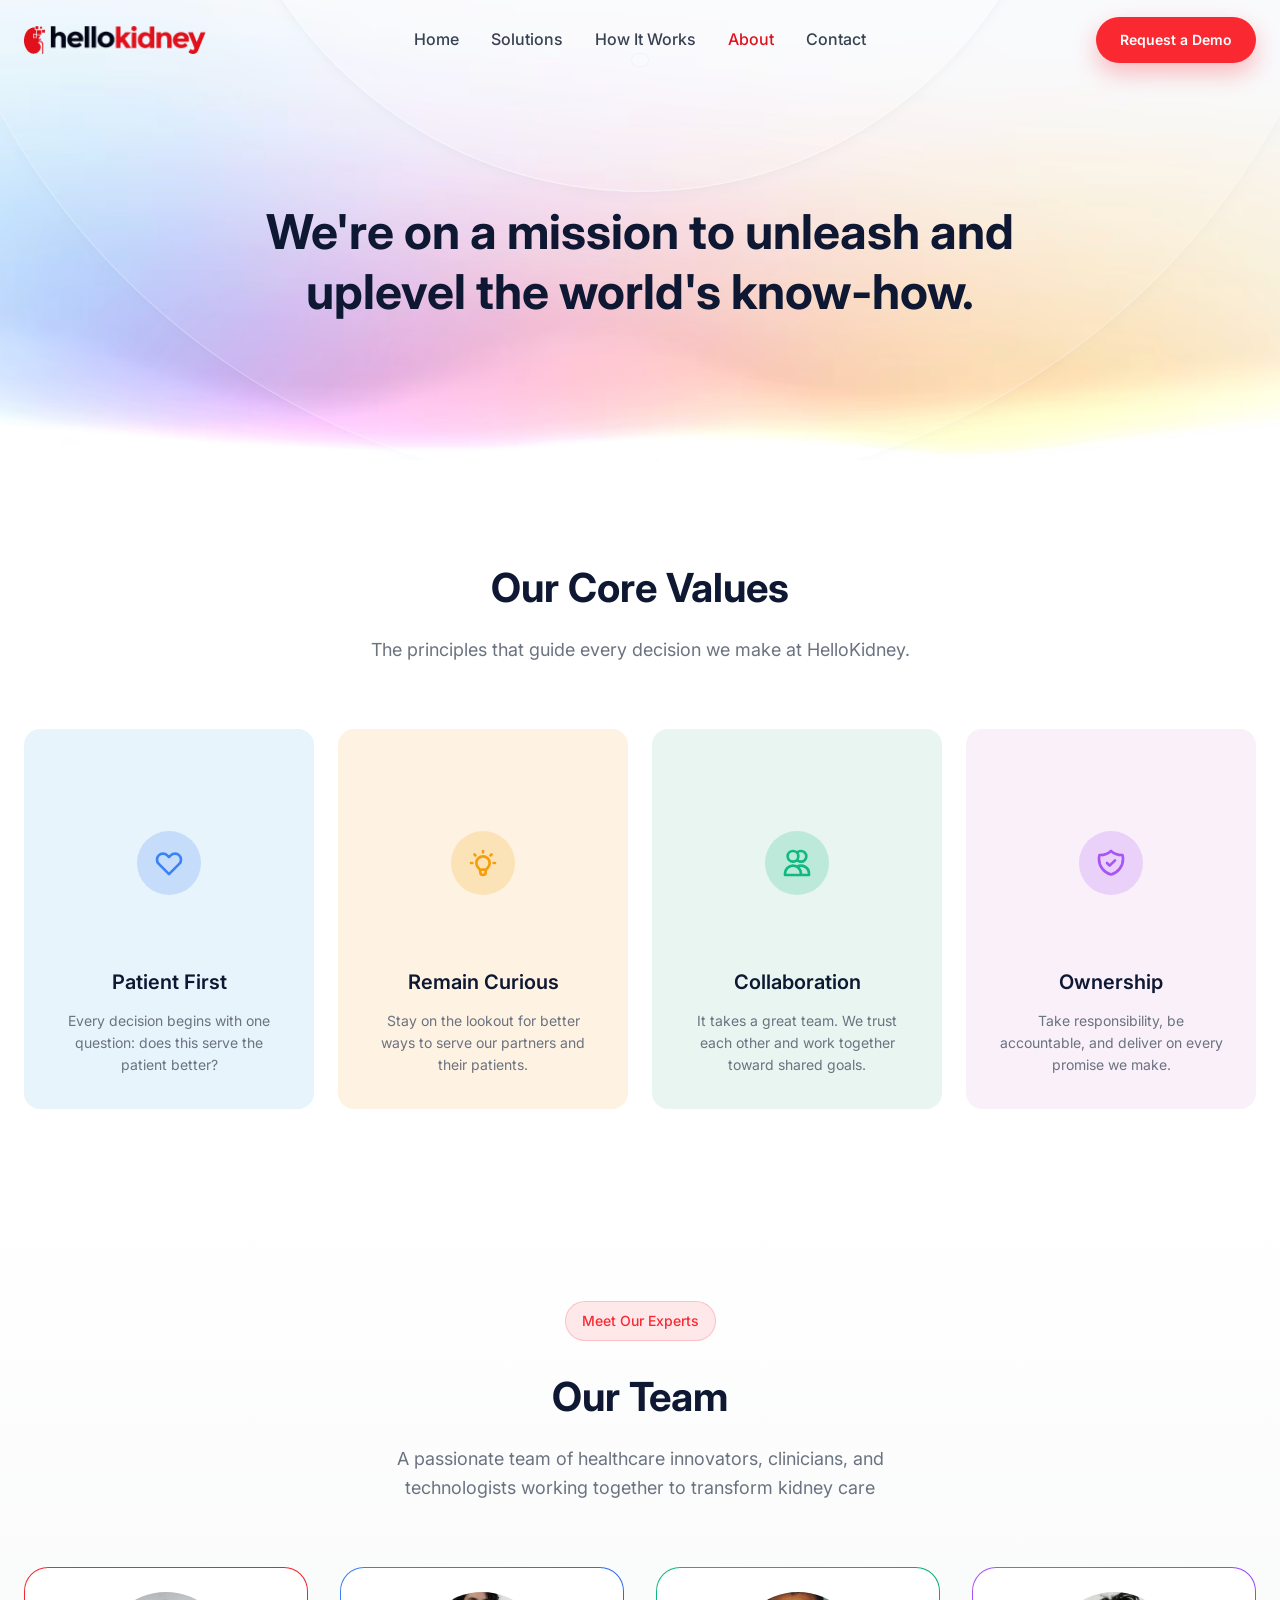
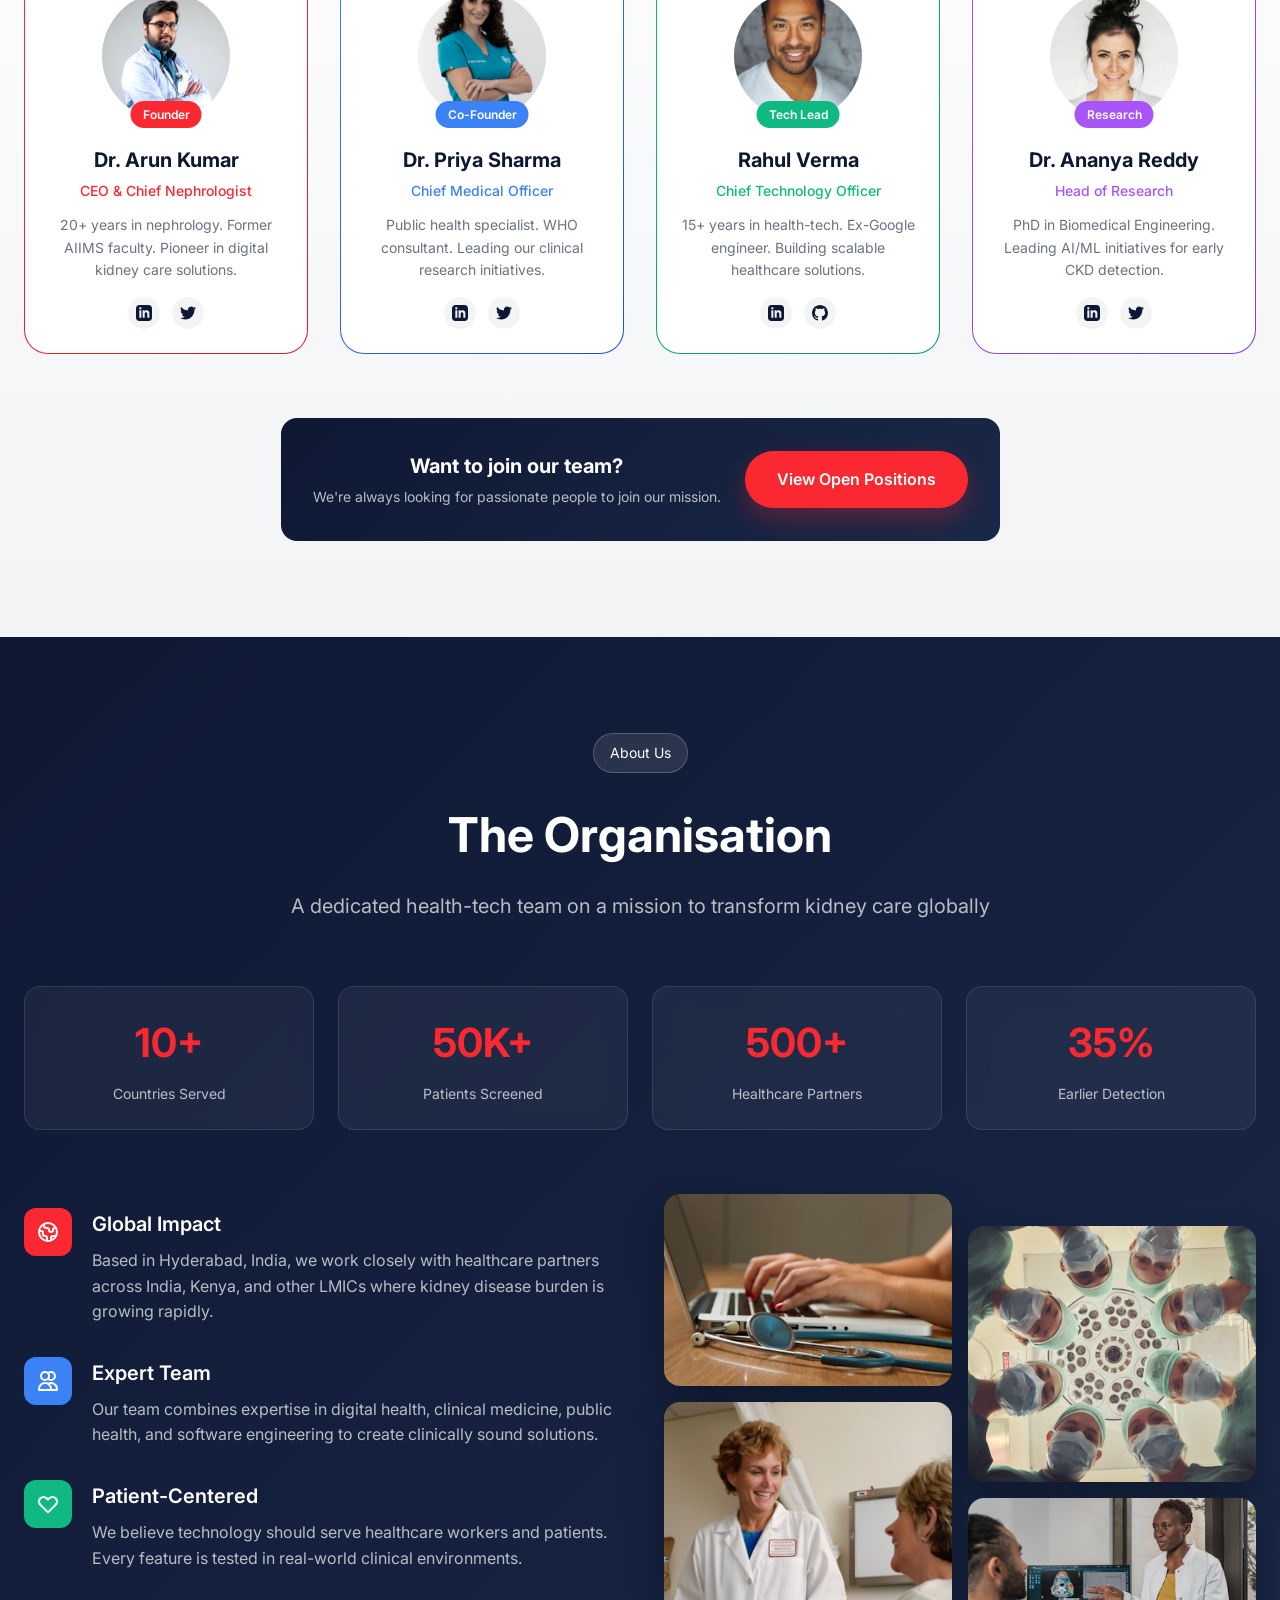
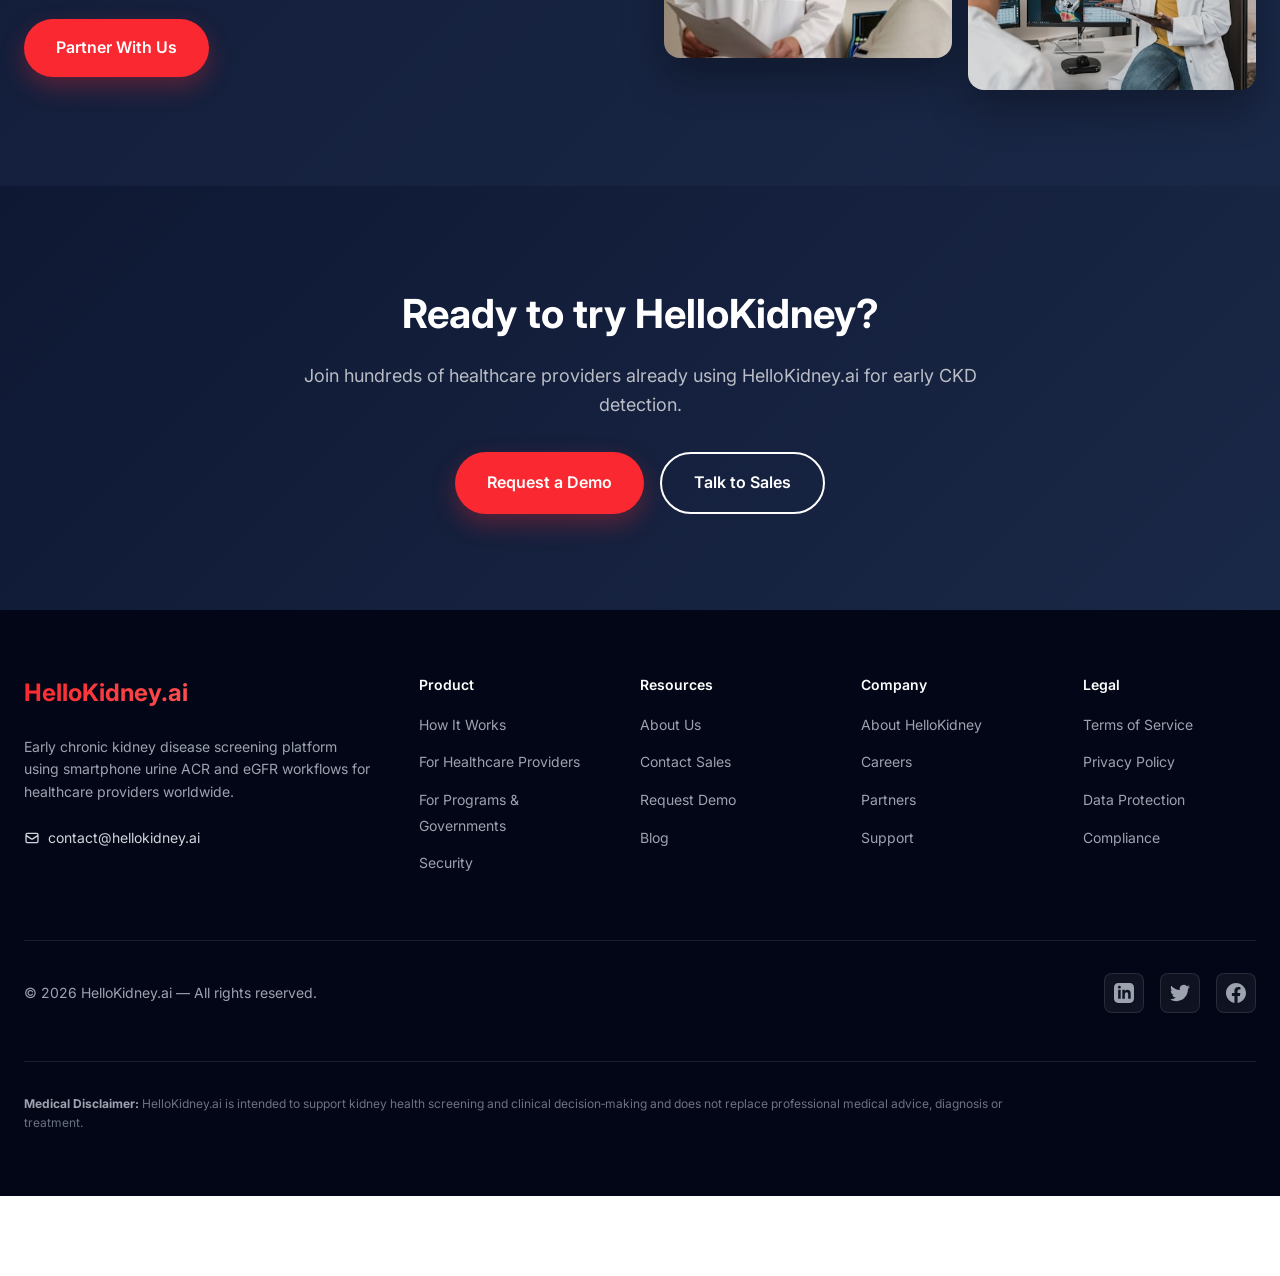
==== commit 48e31630: "auto-commit for d6db2a4a-cd14-4173-8628-88e57b1cbae0" ====
--- a/static-site/about.html
+++ b/static-site/about.html
@@ -12,7 +12,7 @@
 </head>
 <body>
   <!-- Header -->
-  <header class="header" id="mainHeader">
+  <header class="header light" id="mainHeader">
     <div class="container header-container">
       <a href="index.html" class="logo">
         <img 
--- a/static-site/css/styles.css
+++ b/static-site/css/styles.css
@@ -174,11 +174,13 @@
   max-width: 1280px;
   margin: 0 auto;
   padding: 0 1.5rem;
+  position: relative;
 }
 
 .logo {
   display: flex;
   align-items: center;
+  flex-shrink: 0;
 }
 
 .logo-img {
@@ -186,20 +188,24 @@
   filter: brightness(0) invert(1); /* White logo on dark background (default for home page) */
 }
 
-.header.scrolled .logo-img {
-  filter: none; /* Colored logo on white background when scrolled */
+.header.scrolled .logo-img,
+.header.light .logo-img {
+  filter: none; /* Colored logo on white/light background when scrolled or on light pages */
 }
 
 .nav {
   display: flex;
   align-items: center;
+  margin-left: auto;
+}
+
+.nav-links {
+  display: flex;
+  align-items: center;
   gap: 2rem;
-}
-
-.nav-links {
-  display: flex;
-  align-items: center;
-  gap: 2rem;
+  position: absolute;
+  left: 50%;
+  transform: translateX(-50%);
 }
 
 .nav-link {
@@ -208,12 +214,15 @@
   color: white;
 }
 
-.header.scrolled .nav-link {
+.header.scrolled .nav-link,
+.header.light .nav-link {
   color: #374151;
 }
 
 .header.scrolled .nav-link.active,
-.header.scrolled .nav-link:hover {
+.header.scrolled .nav-link:hover,
+.header.light .nav-link.active,
+.header.light .nav-link:hover {
   color: #E1111B;
 }
 
@@ -228,6 +237,7 @@
 .nav-btn {
   padding: 0.75rem 1.5rem;
   font-size: 0.875rem;
+  white-space: nowrap;
 }
 
 .mobile-menu-btn {
@@ -237,7 +247,8 @@
   color: white;
 }
 
-.header.scrolled .mobile-menu-btn {
+.header.scrolled .mobile-menu-btn,
+.header.light .mobile-menu-btn {
   color: #374151;
 }
 
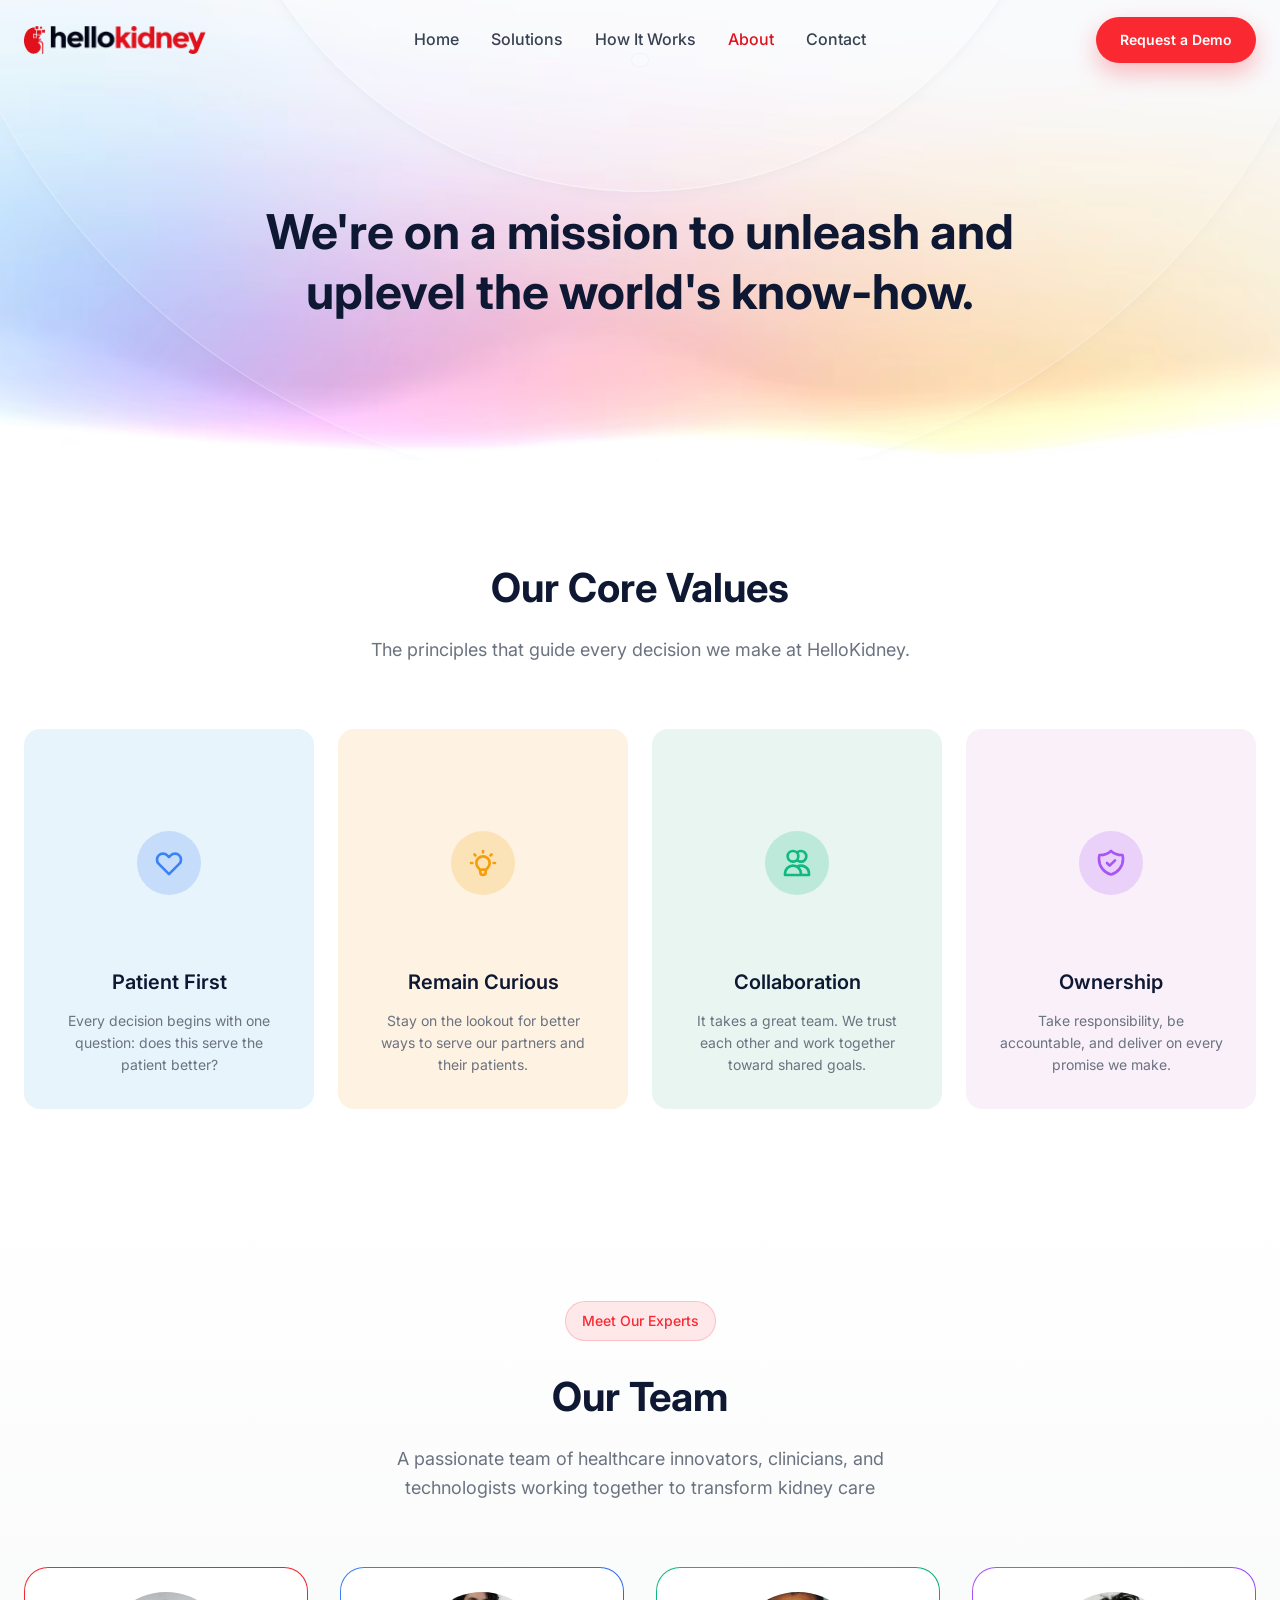
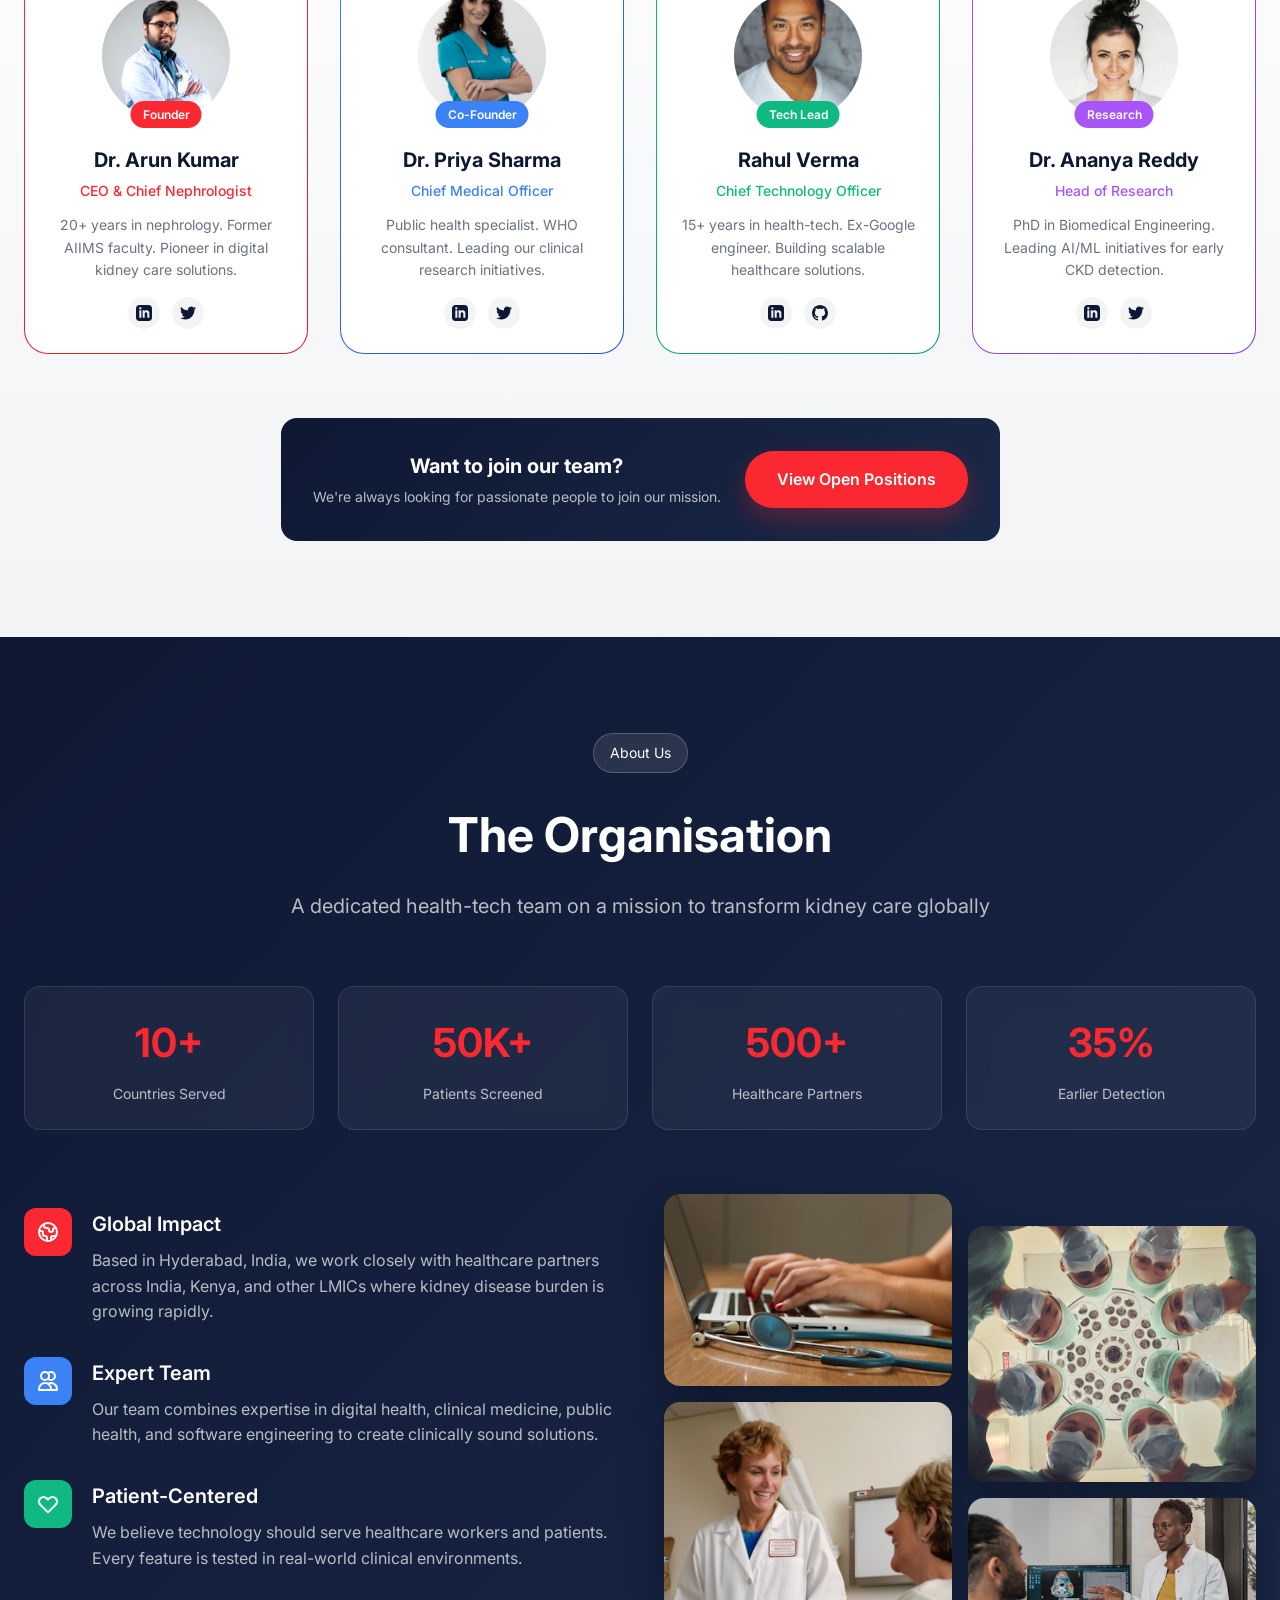
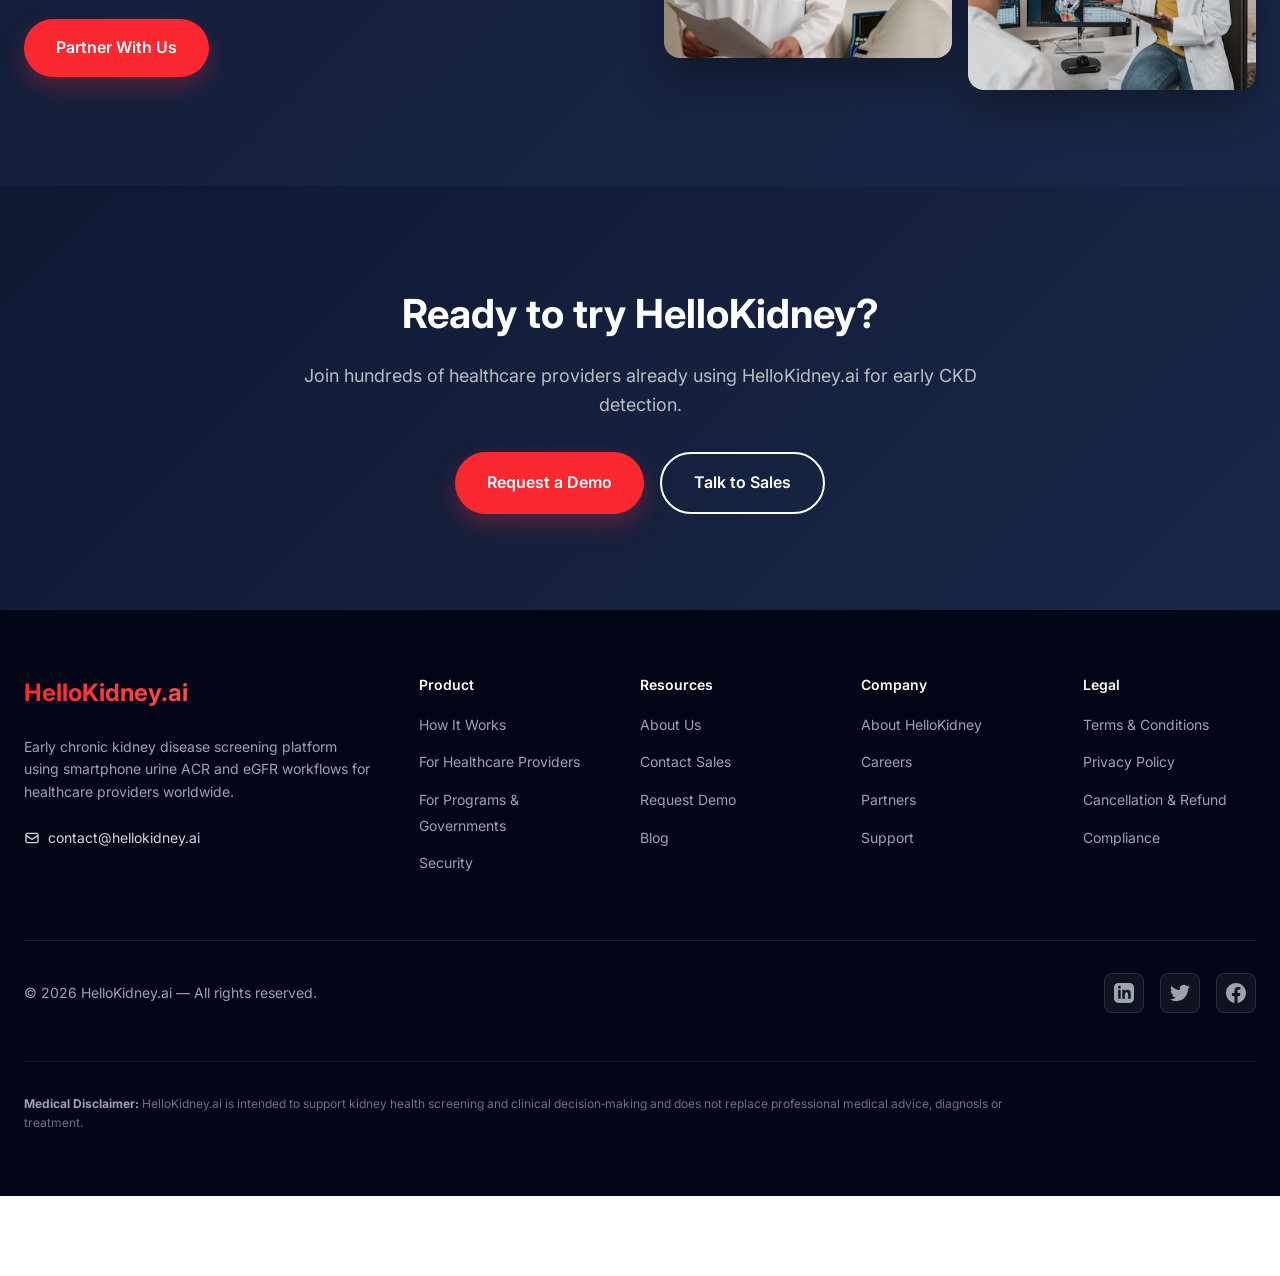
==== commit d879cbd9: "auto-commit for eeaebb95-00b0-48cb-b876-4fa2800c55b8" ====
--- a/static-site/about.html
+++ b/static-site/about.html
@@ -380,9 +380,9 @@
         <div>
           <h3 style="color: white; font-weight: 600; margin-bottom: 1rem; font-size: 0.875rem;">Legal</h3>
           <ul style="list-style: none; padding: 0; margin: 0; display: flex; flex-direction: column; gap: 0.75rem;">
-            <li><a href="#" class="footer-link">Terms of Service</a></li>
-            <li><a href="#" class="footer-link">Privacy Policy</a></li>
-            <li><a href="#" class="footer-link">Data Protection</a></li>
+            <li><a href="terms-and-conditions.html" class="footer-link">Terms & Conditions</a></li>
+            <li><a href="privacy-policy.html" class="footer-link">Privacy Policy</a></li>
+            <li><a href="cancellation-refund-policy.html" class="footer-link">Cancellation & Refund</a></li>
             <li><a href="#" class="footer-link">Compliance</a></li>
           </ul>
         </div>
--- a/static-site/css/styles.css
+++ b/static-site/css/styles.css
@@ -1264,3 +1264,45 @@
 .healthcare-card:hover img {
   transform: scale(1.1);
 }
+
+/* Program Feature Card Hover */
+.program-feature-card:hover {
+  border-color: rgba(250, 41, 49, 0.3);
+  box-shadow: 0 20px 40px rgba(0, 0, 0, 0.1);
+}
+
+.program-feature-card:hover > div:first-child {
+  transform: scale(1.1);
+}
+
+/* Pulse animation for badge dot */
+@keyframes pulse {
+  0%, 100% {
+    opacity: 1;
+  }
+  50% {
+    opacity: 0.5;
+  }
+}
+
+/* Responsive for Who Can Benefit Section */
+@media (max-width: 1024px) {
+  .who-can-benefit-grid {
+    grid-template-columns: 1fr !important;
+  }
+  
+  .who-can-benefit-cards {
+    grid-template-columns: 1fr 1fr !important;
+  }
+  
+  .who-can-benefit-bottom {
+    grid-template-columns: 1fr 1fr !important;
+  }
+}
+
+@media (max-width: 768px) {
+  .who-can-benefit-cards,
+  .who-can-benefit-bottom {
+    grid-template-columns: 1fr !important;
+  }
+}
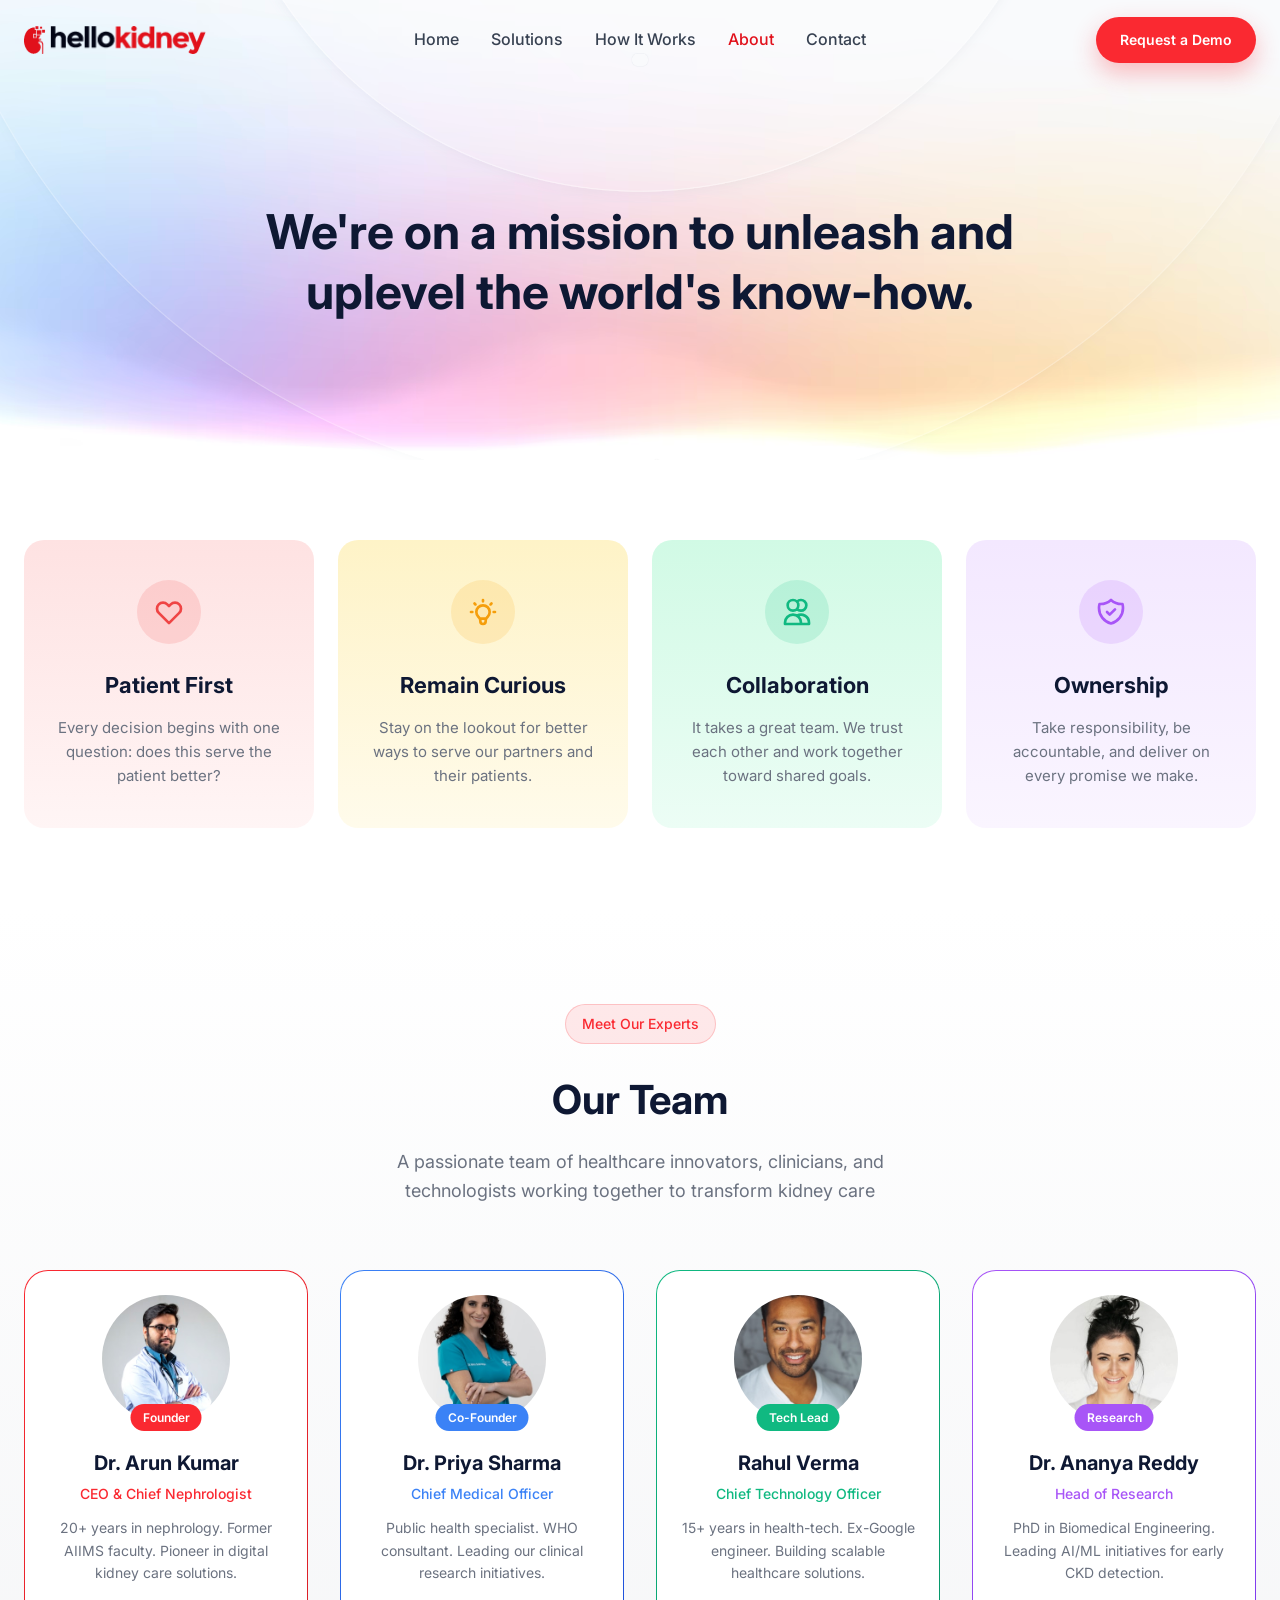
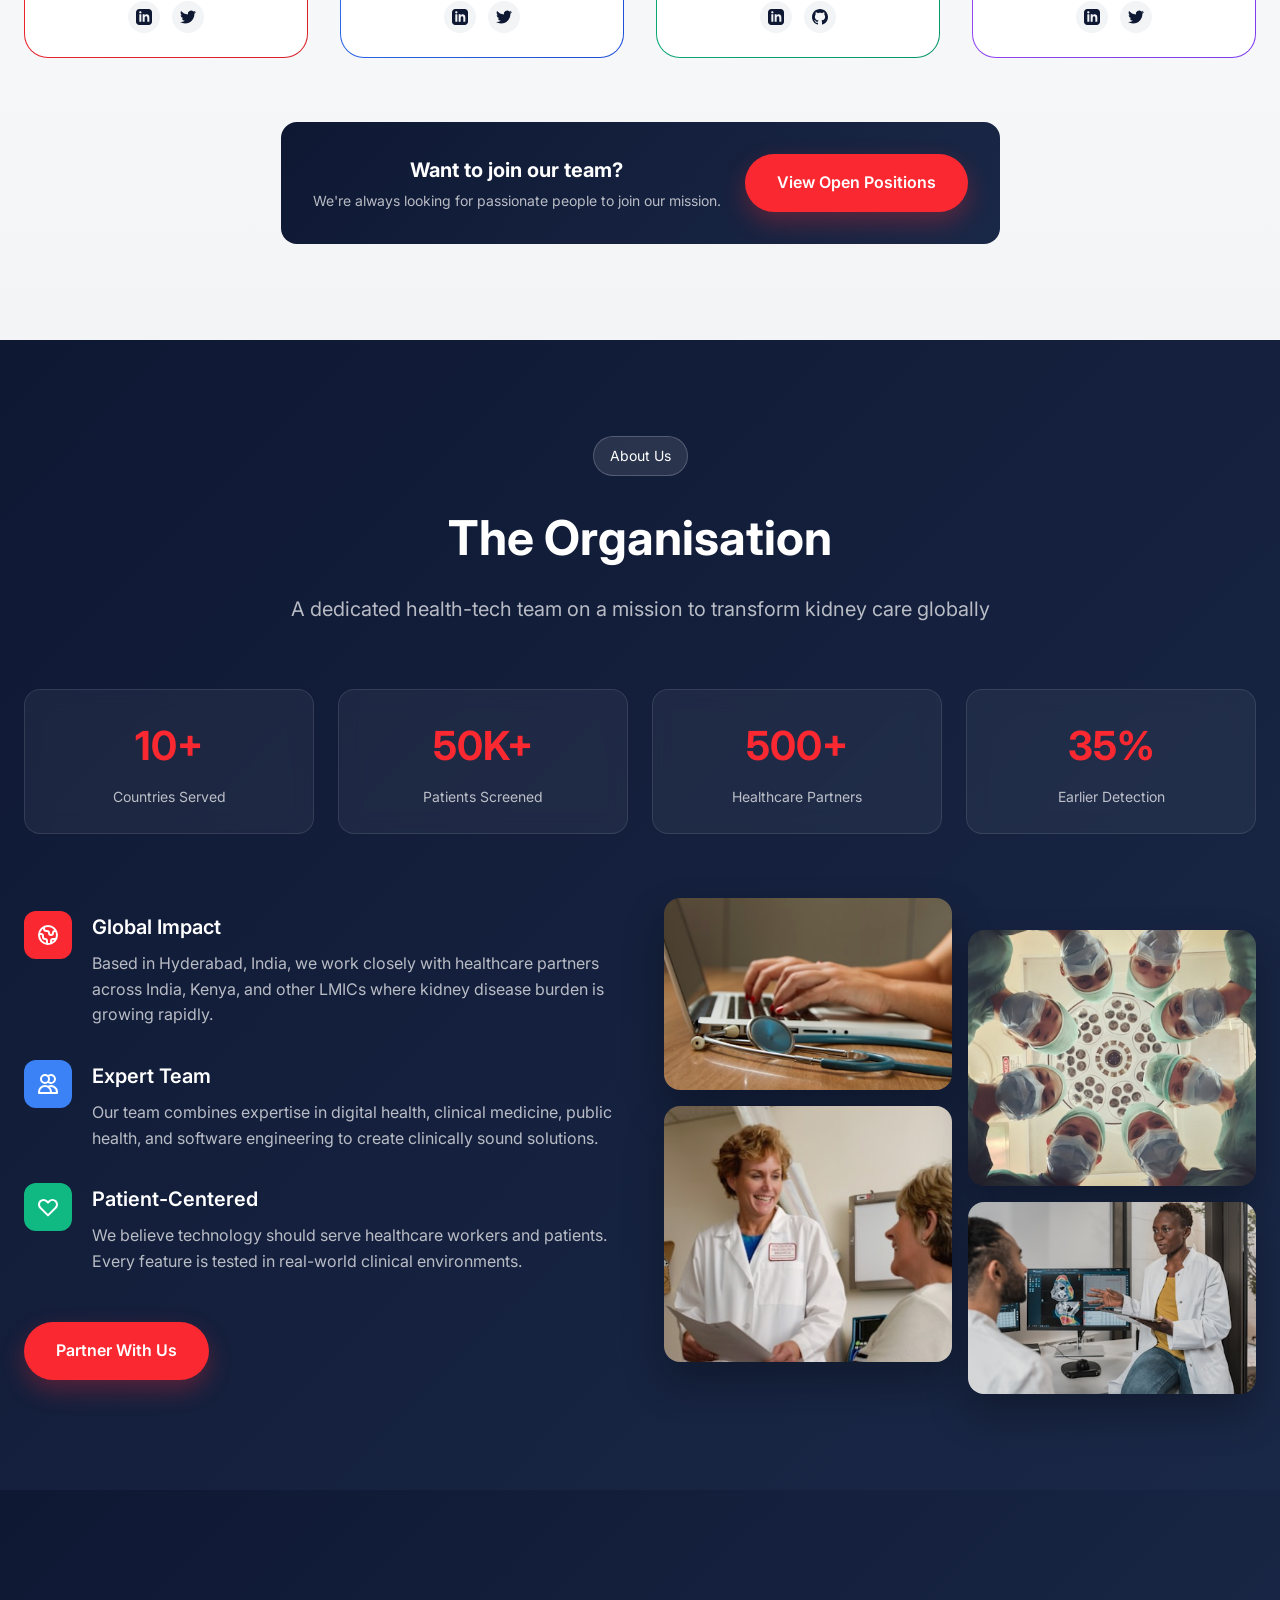
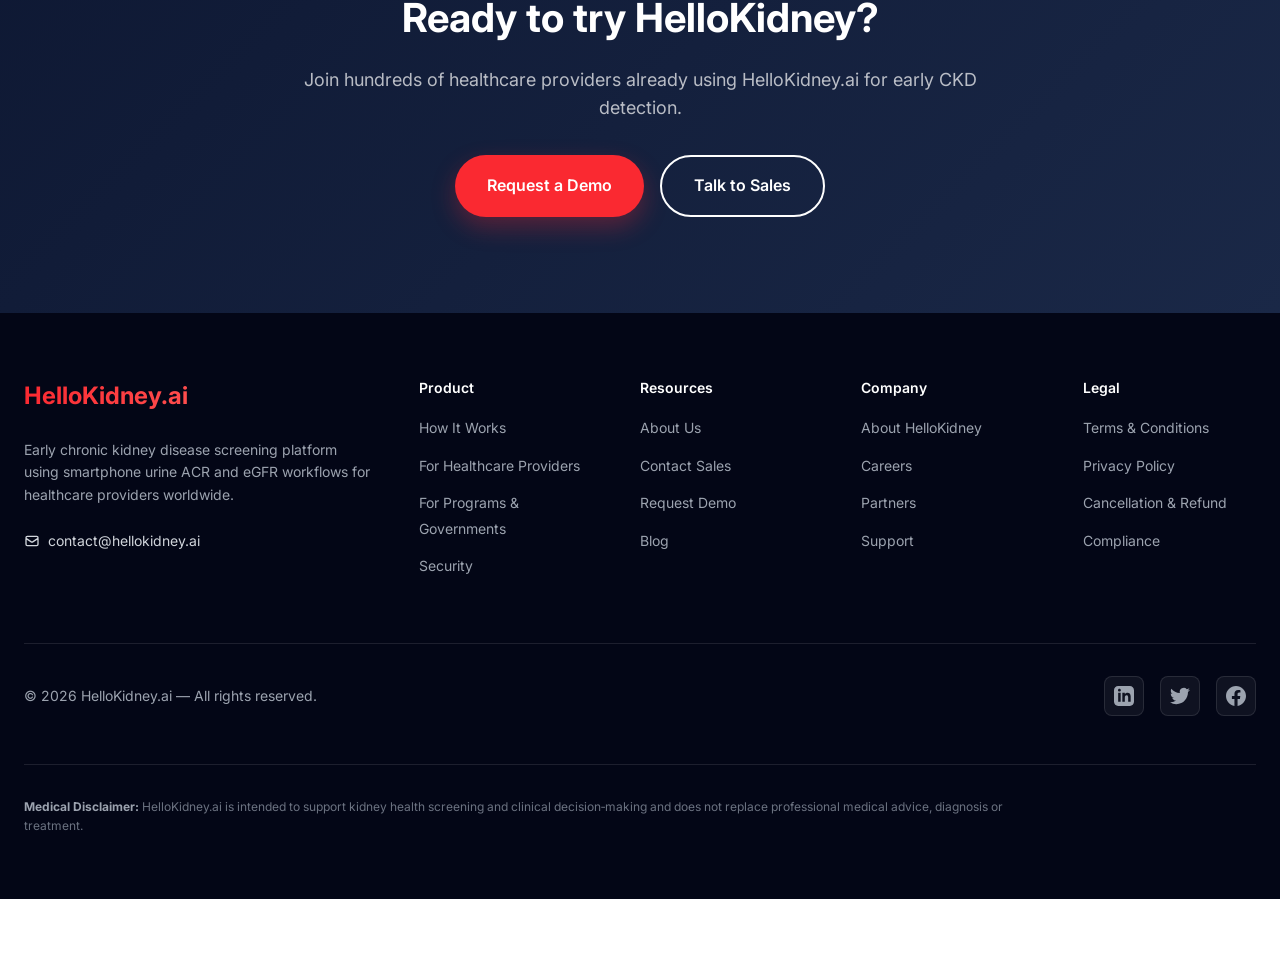
==== commit 52b9d8a4: "auto-commit for 6346e2c3-dab0-413b-9539-799f0a3c2c00" ====
--- a/static-site/about.html
+++ b/static-site/about.html
@@ -65,62 +65,56 @@
     </div>
   </section>
 
-  <!-- Core Values Section -->
-  <section class="section" style="background: #fff;">
-    <div class="container">
-      <div class="section-header">
-        <h2 class="section-title">Our Core Values</h2>
-        <p class="section-subtitle">The principles that guide every decision we make at HelloKidney.</p>
-      </div>
-      
-      <div class="values-grid">
-        <div class="value-card blue">
-          <div class="value-icon">
-            <div class="value-icon-circle blue">
-              <svg fill="none" stroke="currentColor" viewBox="0 0 24 24" stroke-width="2">
-                <path stroke-linecap="round" stroke-linejoin="round" d="M4.318 6.318a4.5 4.5 0 000 6.364L12 20.364l7.682-7.682a4.5 4.5 0 00-6.364-6.364L12 7.636l-1.318-1.318a4.5 4.5 0 00-6.364 0z"/>
-              </svg>
-            </div>
-          </div>
-          <h3 class="value-title">Patient First</h3>
-          <p class="value-desc">Every decision begins with one question: does this serve the patient better?</p>
-        </div>
-        
-        <div class="value-card peach">
-          <div class="value-icon">
-            <div class="value-icon-circle amber">
-              <svg fill="none" stroke="currentColor" viewBox="0 0 24 24" stroke-width="2">
-                <path stroke-linecap="round" stroke-linejoin="round" d="M9.663 17h4.673M12 3v1m6.364 1.636l-.707.707M21 12h-1M4 12H3m3.343-5.657l-.707-.707m2.828 9.9a5 5 0 117.072 0l-.548.547A3.374 3.374 0 0014 18.469V19a2 2 0 11-4 0v-.531c0-.895-.356-1.754-.988-2.386l-.548-.547z"/>
-              </svg>
-            </div>
-          </div>
-          <h3 class="value-title">Remain Curious</h3>
-          <p class="value-desc">Stay on the lookout for better ways to serve our partners and their patients.</p>
-        </div>
-        
-        <div class="value-card mint">
-          <div class="value-icon">
-            <div class="value-icon-circle green">
-              <svg fill="none" stroke="currentColor" viewBox="0 0 24 24" stroke-width="2">
-                <path stroke-linecap="round" stroke-linejoin="round" d="M12 4.354a4 4 0 110 5.292M15 21H3v-1a6 6 0 0112 0v1zm0 0h6v-1a6 6 0 00-9-5.197M13 7a4 4 0 11-8 0 4 4 0 018 0z"/>
-              </svg>
-            </div>
-          </div>
-          <h3 class="value-title">Collaboration</h3>
-          <p class="value-desc">It takes a great team. We trust each other and work together toward shared goals.</p>
-        </div>
-        
-        <div class="value-card pink">
-          <div class="value-icon">
-            <div class="value-icon-circle purple">
-              <svg fill="none" stroke="currentColor" viewBox="0 0 24 24" stroke-width="2">
-                <path stroke-linecap="round" stroke-linejoin="round" d="M9 12l2 2 4-4m5.618-4.016A11.955 11.955 0 0112 2.944a11.955 11.955 0 01-8.618 3.04A12.02 12.02 0 003 9c0 5.591 3.824 10.29 9 11.622 5.176-1.332 9-6.03 9-11.622 0-1.042-.133-2.052-.382-3.016z"/>
-              </svg>
-            </div>
-          </div>
-          <h3 class="value-title">Ownership</h3>
-          <p class="value-desc">Take responsibility, be accountable, and deliver on every promise we make.</p>
-        </div>
+  <!-- Our Values Section - Bento Grid Style -->
+  <section style="padding: 5rem 0; background: #fff;">
+    <div class="container" style="max-width: 1280px; margin: 0 auto; padding: 0 1.5rem;">
+      <!-- Values Grid - 4 columns -->
+      <div style="display: grid; grid-template-columns: repeat(4, 1fr); gap: 1.5rem;">
+        
+        <!-- Patient First - Red/Pink background -->
+        <div style="background: linear-gradient(180deg, #FEE2E2 0%, #FFF5F5 100%); border-radius: 1.25rem; padding: 2rem; text-align: center; min-height: 18rem; display: flex; flex-direction: column; justify-content: center; transition: transform 0.3s ease, box-shadow 0.3s ease;" class="value-bento-card">
+          <div style="width: 4rem; height: 4rem; border-radius: 50%; background: rgba(239, 68, 68, 0.15); display: flex; align-items: center; justify-content: center; margin: 0 auto 1.5rem;">
+            <svg style="width: 2rem; height: 2rem; color: #EF4444;" fill="none" stroke="currentColor" viewBox="0 0 24 24" stroke-width="2">
+              <path stroke-linecap="round" stroke-linejoin="round" d="M4.318 6.318a4.5 4.5 0 000 6.364L12 20.364l7.682-7.682a4.5 4.5 0 00-6.364-6.364L12 7.636l-1.318-1.318a4.5 4.5 0 00-6.364 0z"/>
+            </svg>
+          </div>
+          <h3 style="font-size: 1.375rem; font-weight: 700; color: #0E1833; margin-bottom: 0.75rem;">Patient First</h3>
+          <p style="color: #6b7280; font-size: 0.9375rem; line-height: 1.6;">Every decision begins with one question: does this serve the patient better?</p>
+        </div>
+
+        <!-- Remain Curious - Yellow background -->
+        <div style="background: linear-gradient(180deg, #FEF3C7 0%, #FFFBEB 100%); border-radius: 1.25rem; padding: 2rem; text-align: center; min-height: 18rem; display: flex; flex-direction: column; justify-content: center; transition: transform 0.3s ease, box-shadow 0.3s ease;" class="value-bento-card">
+          <div style="width: 4rem; height: 4rem; border-radius: 50%; background: rgba(245, 158, 11, 0.15); display: flex; align-items: center; justify-content: center; margin: 0 auto 1.5rem;">
+            <svg style="width: 2rem; height: 2rem; color: #F59E0B;" fill="none" stroke="currentColor" viewBox="0 0 24 24" stroke-width="2">
+              <path stroke-linecap="round" stroke-linejoin="round" d="M9.663 17h4.673M12 3v1m6.364 1.636l-.707.707M21 12h-1M4 12H3m3.343-5.657l-.707-.707m2.828 9.9a5 5 0 117.072 0l-.548.547A3.374 3.374 0 0014 18.469V19a2 2 0 11-4 0v-.531c0-.895-.356-1.754-.988-2.386l-.548-.547z"/>
+            </svg>
+          </div>
+          <h3 style="font-size: 1.375rem; font-weight: 700; color: #0E1833; margin-bottom: 0.75rem;">Remain Curious</h3>
+          <p style="color: #6b7280; font-size: 0.9375rem; line-height: 1.6;">Stay on the lookout for better ways to serve our partners and their patients.</p>
+        </div>
+
+        <!-- Collaboration - Teal/Mint background -->
+        <div style="background: linear-gradient(180deg, #D1FAE5 0%, #ECFDF5 100%); border-radius: 1.25rem; padding: 2rem; text-align: center; min-height: 18rem; display: flex; flex-direction: column; justify-content: center; transition: transform 0.3s ease, box-shadow 0.3s ease;" class="value-bento-card">
+          <div style="width: 4rem; height: 4rem; border-radius: 50%; background: rgba(16, 185, 129, 0.15); display: flex; align-items: center; justify-content: center; margin: 0 auto 1.5rem;">
+            <svg style="width: 2rem; height: 2rem; color: #10B981;" fill="none" stroke="currentColor" viewBox="0 0 24 24" stroke-width="2">
+              <path stroke-linecap="round" stroke-linejoin="round" d="M12 4.354a4 4 0 110 5.292M15 21H3v-1a6 6 0 0112 0v1zm0 0h6v-1a6 6 0 00-9-5.197M13 7a4 4 0 11-8 0 4 4 0 018 0z"/>
+            </svg>
+          </div>
+          <h3 style="font-size: 1.375rem; font-weight: 700; color: #0E1833; margin-bottom: 0.75rem;">Collaboration</h3>
+          <p style="color: #6b7280; font-size: 0.9375rem; line-height: 1.6;">It takes a great team. We trust each other and work together toward shared goals.</p>
+        </div>
+
+        <!-- Ownership - Purple/Lavender background -->
+        <div style="background: linear-gradient(180deg, #F3E8FF 0%, #FAF5FF 100%); border-radius: 1.25rem; padding: 2rem; text-align: center; min-height: 18rem; display: flex; flex-direction: column; justify-content: center; transition: transform 0.3s ease, box-shadow 0.3s ease;" class="value-bento-card">
+          <div style="width: 4rem; height: 4rem; border-radius: 50%; background: rgba(168, 85, 247, 0.15); display: flex; align-items: center; justify-content: center; margin: 0 auto 1.5rem;">
+            <svg style="width: 2rem; height: 2rem; color: #A855F7;" fill="none" stroke="currentColor" viewBox="0 0 24 24" stroke-width="2">
+              <path stroke-linecap="round" stroke-linejoin="round" d="M9 12l2 2 4-4m5.618-4.016A11.955 11.955 0 0112 2.944a11.955 11.955 0 01-8.618 3.04A12.02 12.02 0 003 9c0 5.591 3.824 10.29 9 11.622 5.176-1.332 9-6.03 9-11.622 0-1.042-.133-2.052-.382-3.016z"/>
+            </svg>
+          </div>
+          <h3 style="font-size: 1.375rem; font-weight: 700; color: #0E1833; margin-bottom: 0.75rem;">Ownership</h3>
+          <p style="color: #6b7280; font-size: 0.9375rem; line-height: 1.6;">Take responsibility, be accountable, and deliver on every promise we make.</p>
+        </div>
+
       </div>
     </div>
   </section>
--- a/static-site/css/styles.css
+++ b/static-site/css/styles.css
@@ -1275,6 +1275,26 @@
   transform: scale(1.1);
 }
 
+/* Value Bento Card Hover */
+.value-bento-card:hover {
+  transform: translateY(-4px);
+  box-shadow: 0 20px 40px rgba(0, 0, 0, 0.1);
+}
+
+/* Responsive for Values Grid */
+@media (max-width: 1024px) {
+  .value-bento-card {
+    min-height: 16rem !important;
+  }
+}
+
+@media (max-width: 768px) {
+  .value-bento-card {
+    min-height: auto !important;
+    padding: 1.5rem !important;
+  }
+}
+
 /* Pulse animation for badge dot */
 @keyframes pulse {
   0%, 100% {
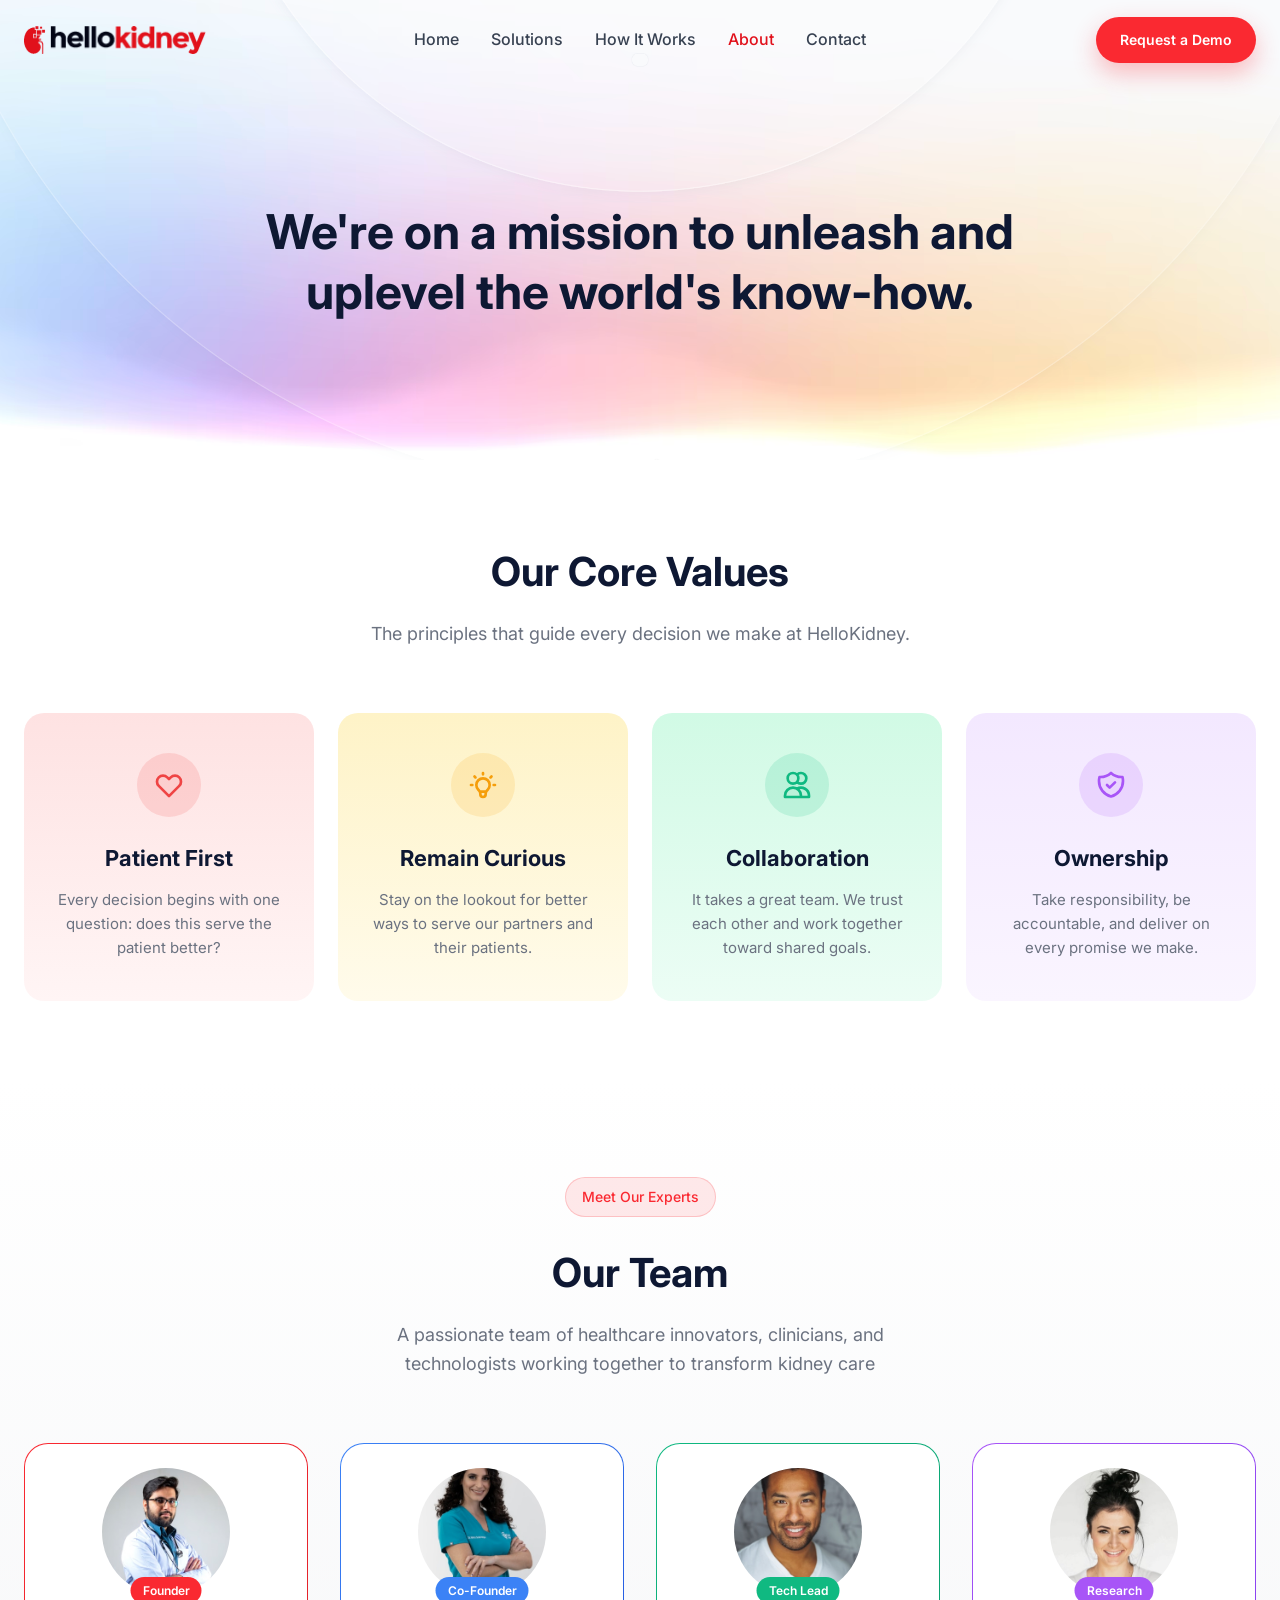
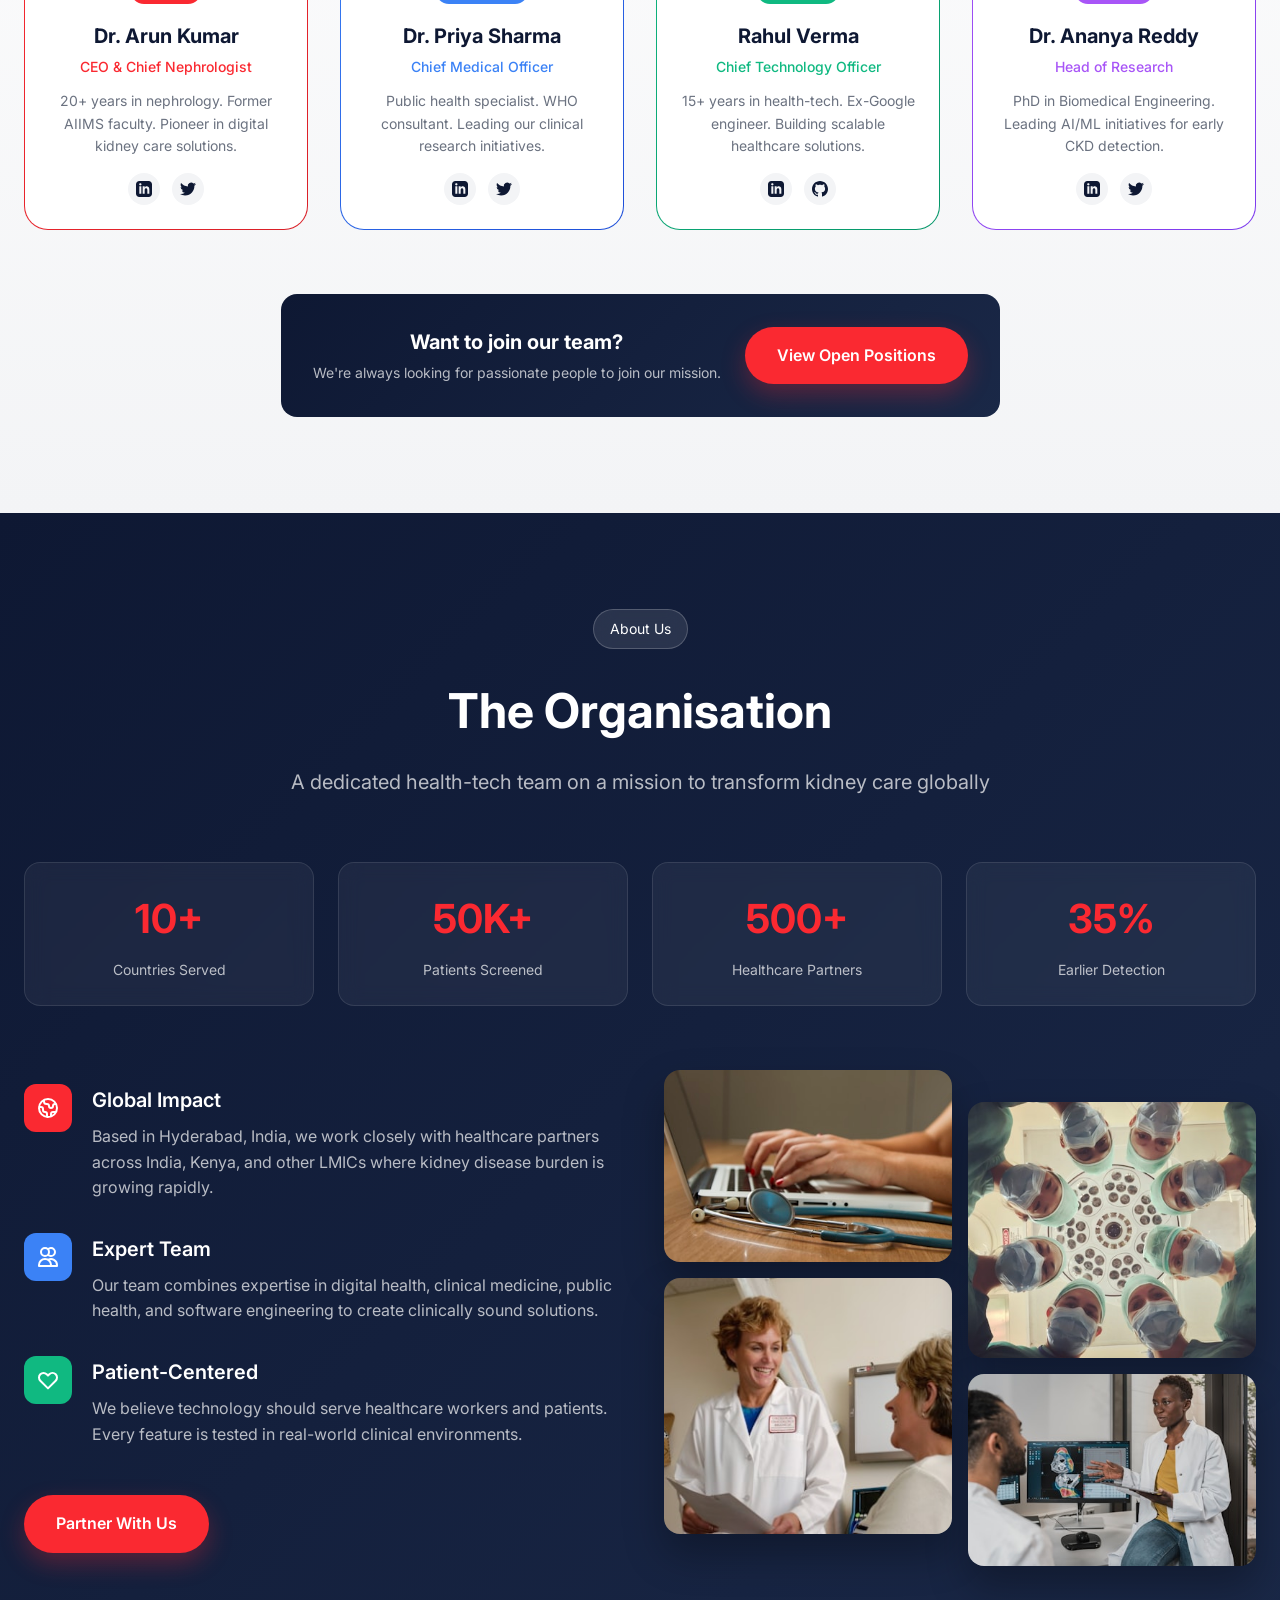
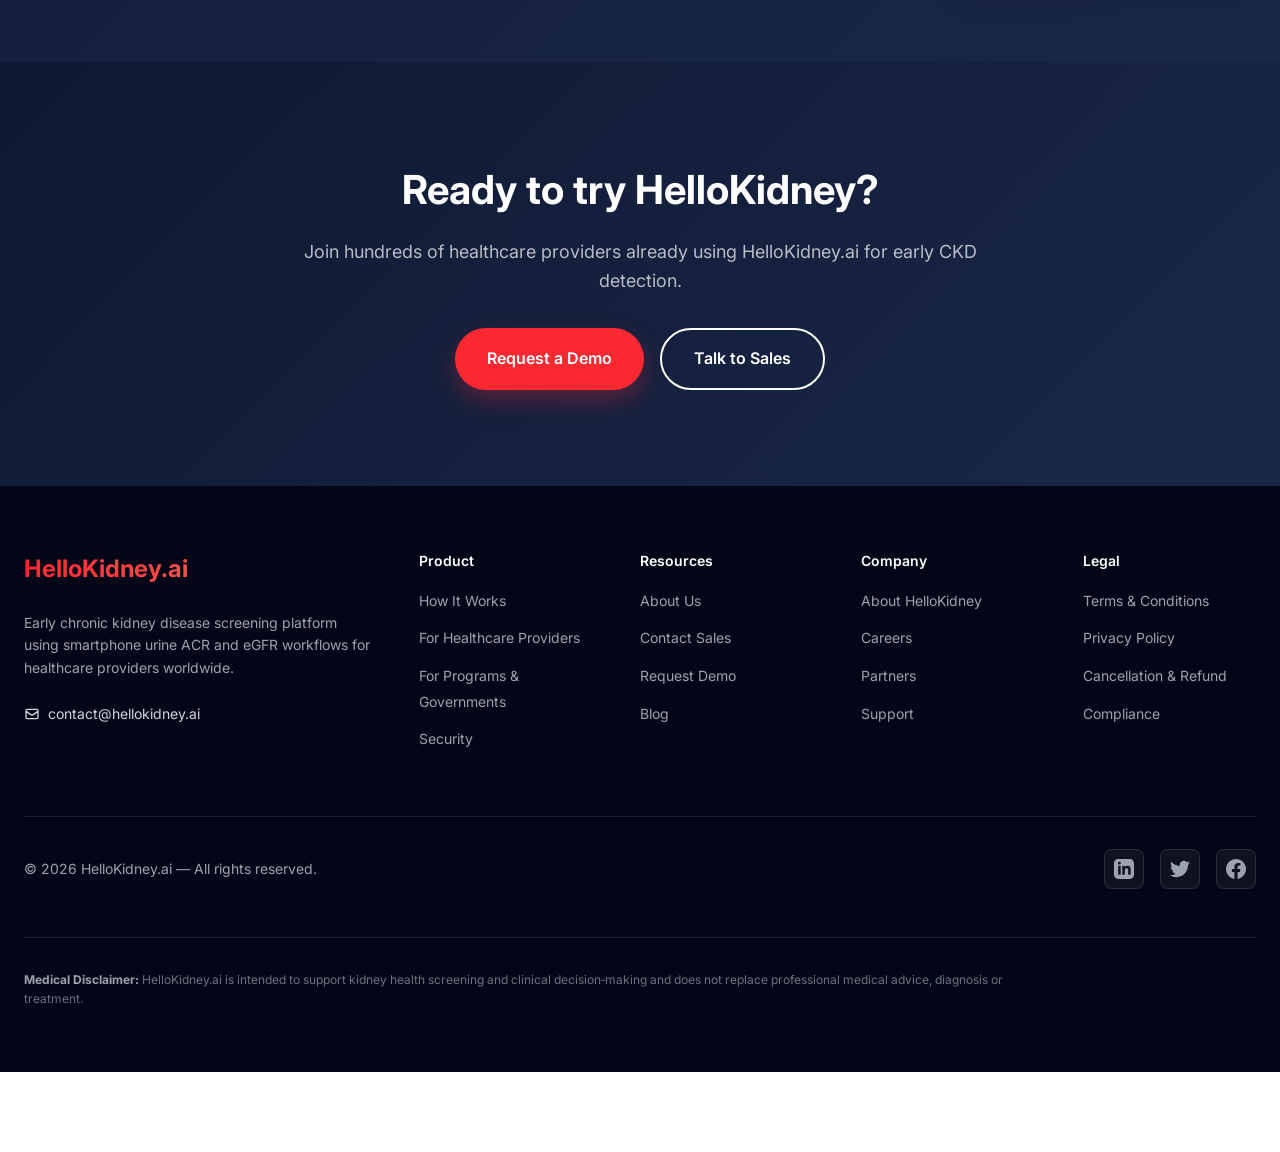
==== commit e75e8d89: "auto-commit for 94bee79a-5ca6-4b98-a5d2-8792b8bb6f6b" ====
--- a/static-site/about.html
+++ b/static-site/about.html
@@ -68,6 +68,15 @@
   <!-- Our Values Section - Bento Grid Style -->
   <section style="padding: 5rem 0; background: #fff;">
     <div class="container" style="max-width: 1280px; margin: 0 auto; padding: 0 1.5rem;">
+      
+      <!-- Section Header -->
+      <div style="text-align: center; margin-bottom: 4rem;">
+        <h2 style="font-size: 2.5rem; font-weight: 700; color: #0E1833; margin-bottom: 1rem;">Our Core Values</h2>
+        <p style="font-size: 1.125rem; color: #6b7280; max-width: 600px; margin: 0 auto;">
+          The principles that guide every decision we make at HelloKidney.
+        </p>
+      </div>
+
       <!-- Values Grid - 4 columns -->
       <div style="display: grid; grid-template-columns: repeat(4, 1fr); gap: 1.5rem;">
         
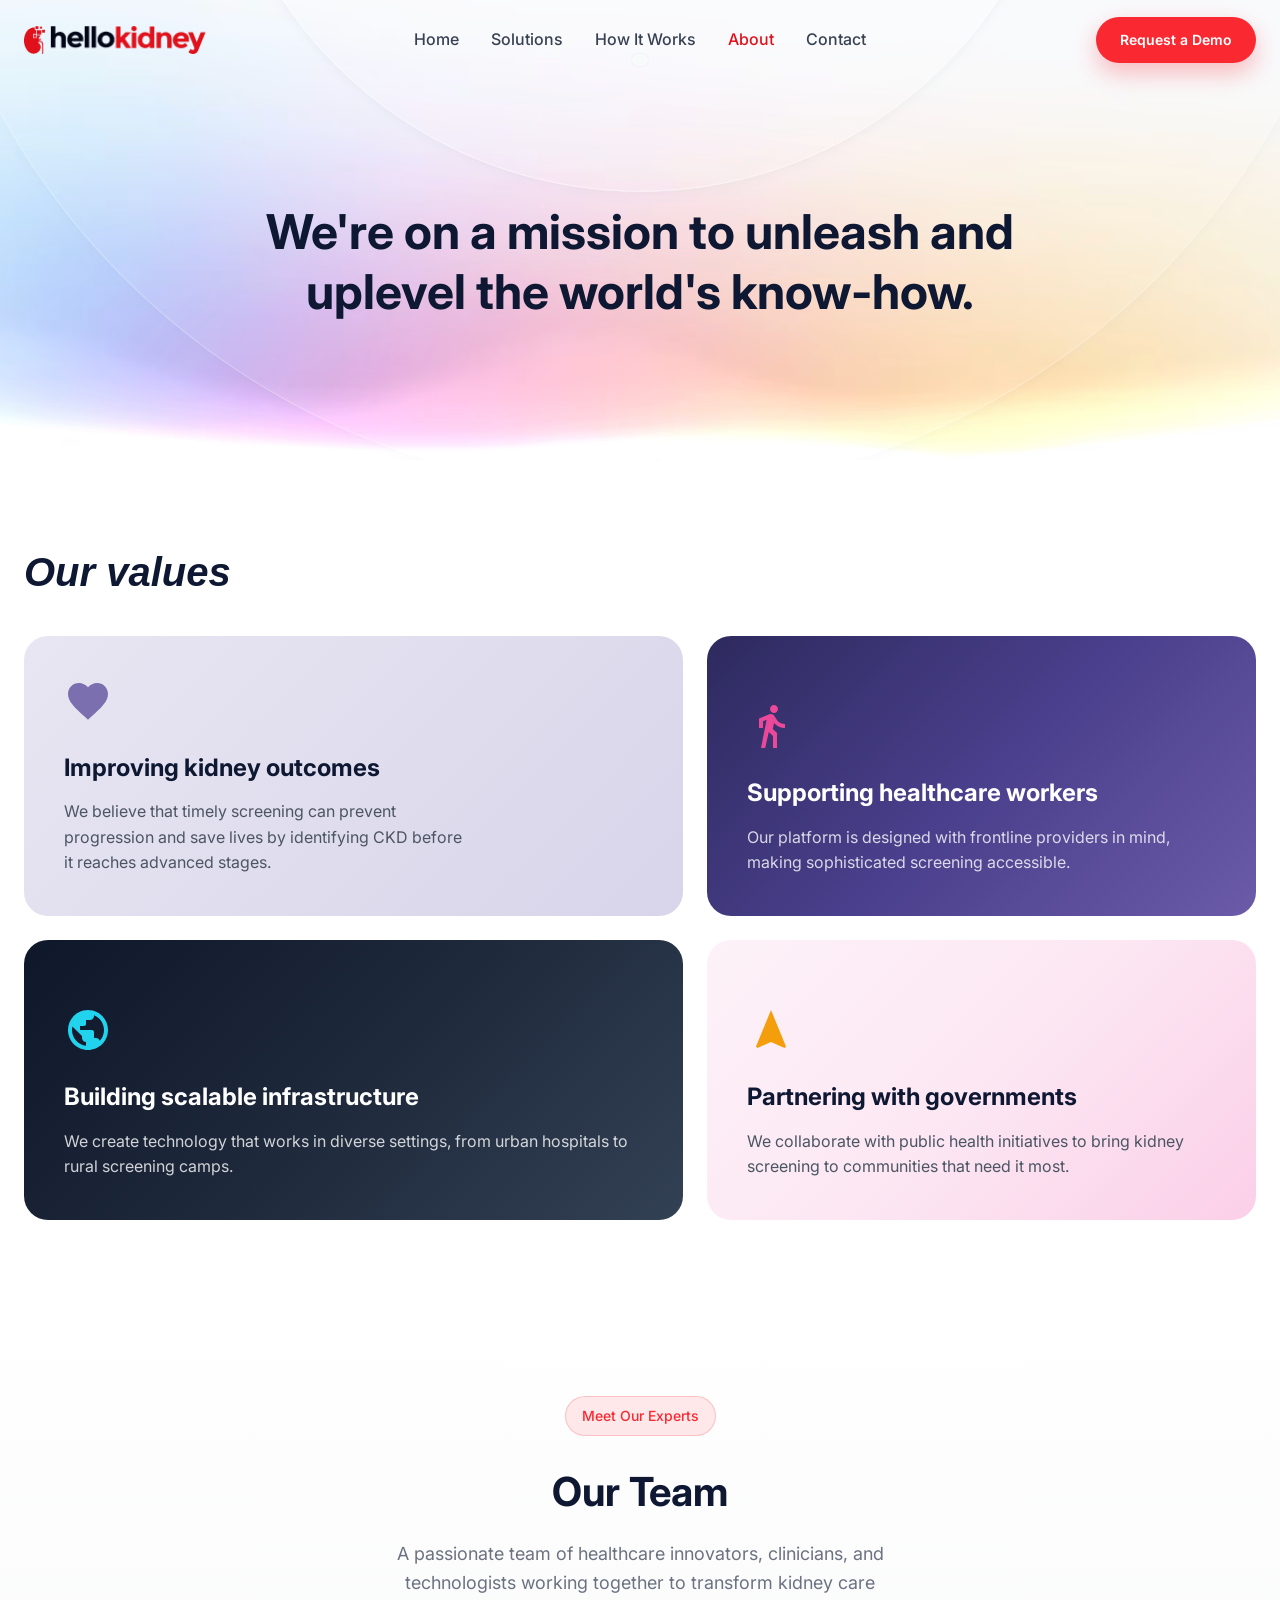
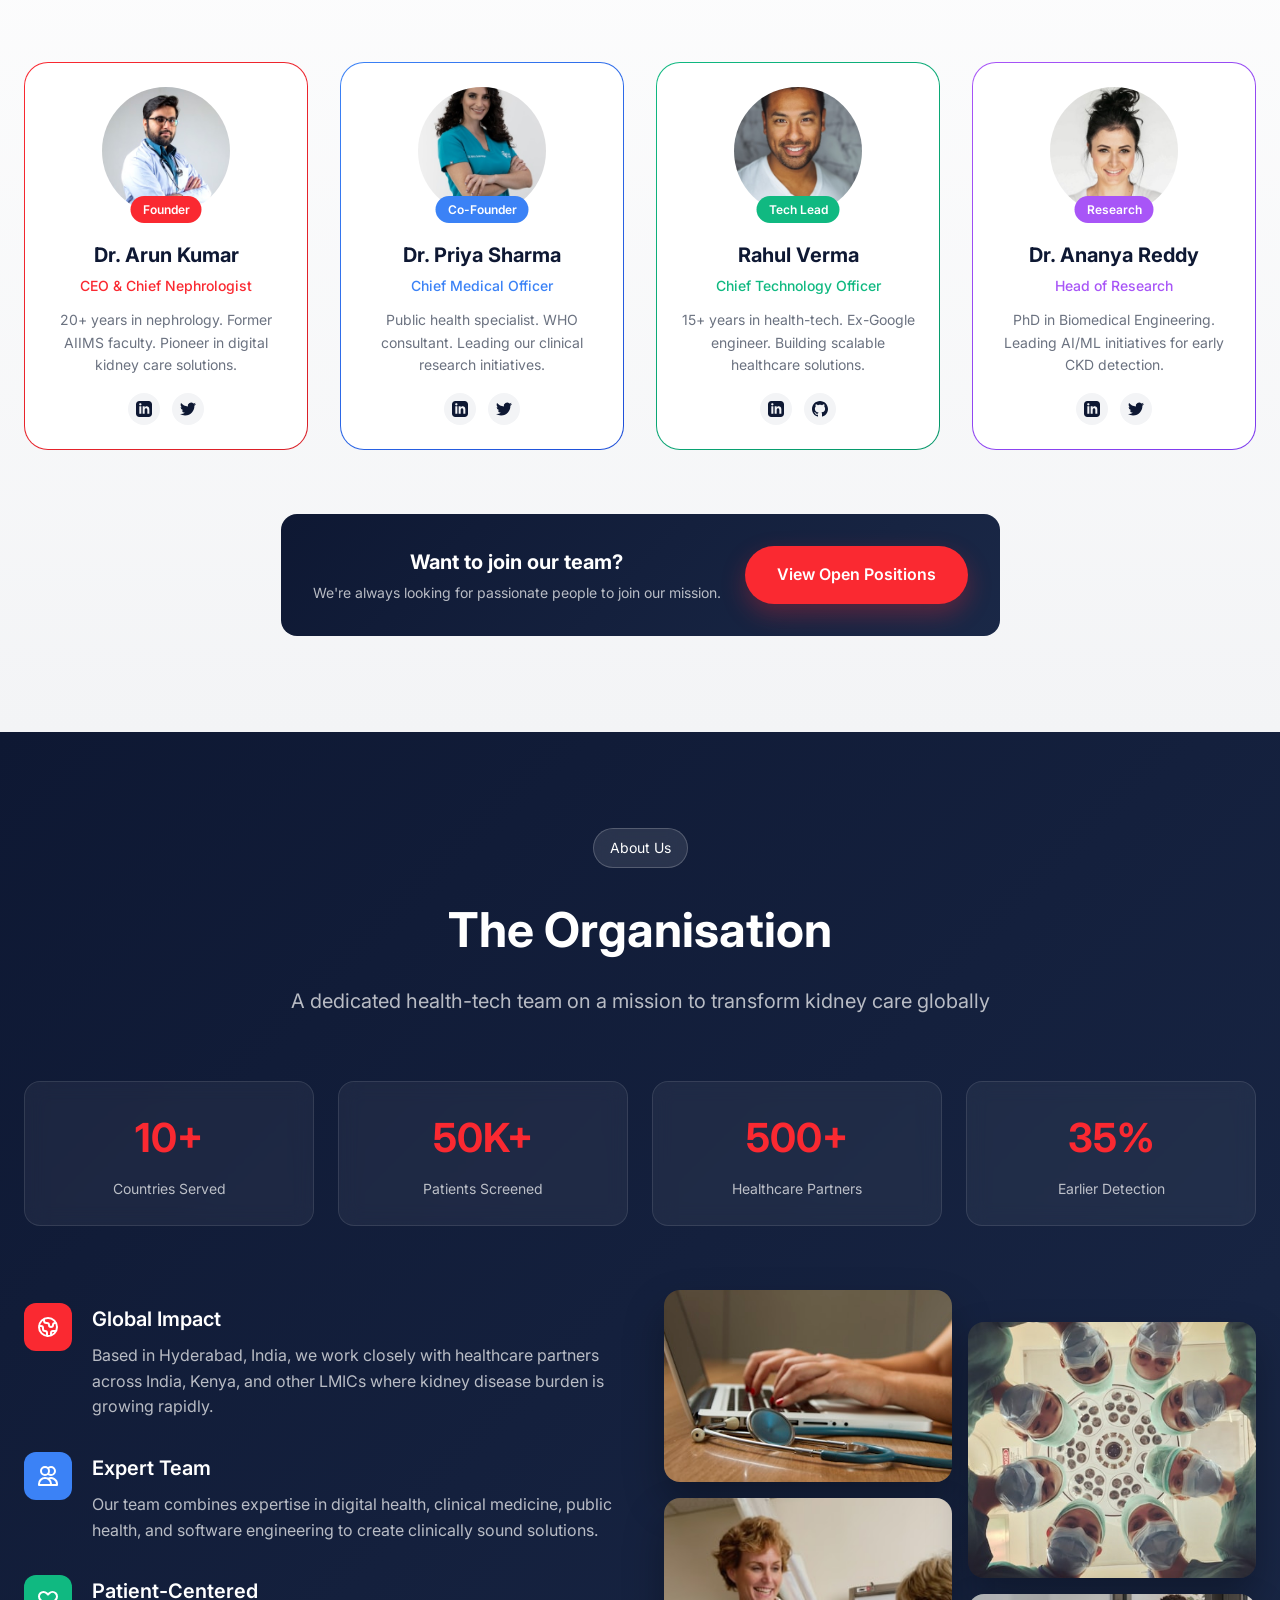
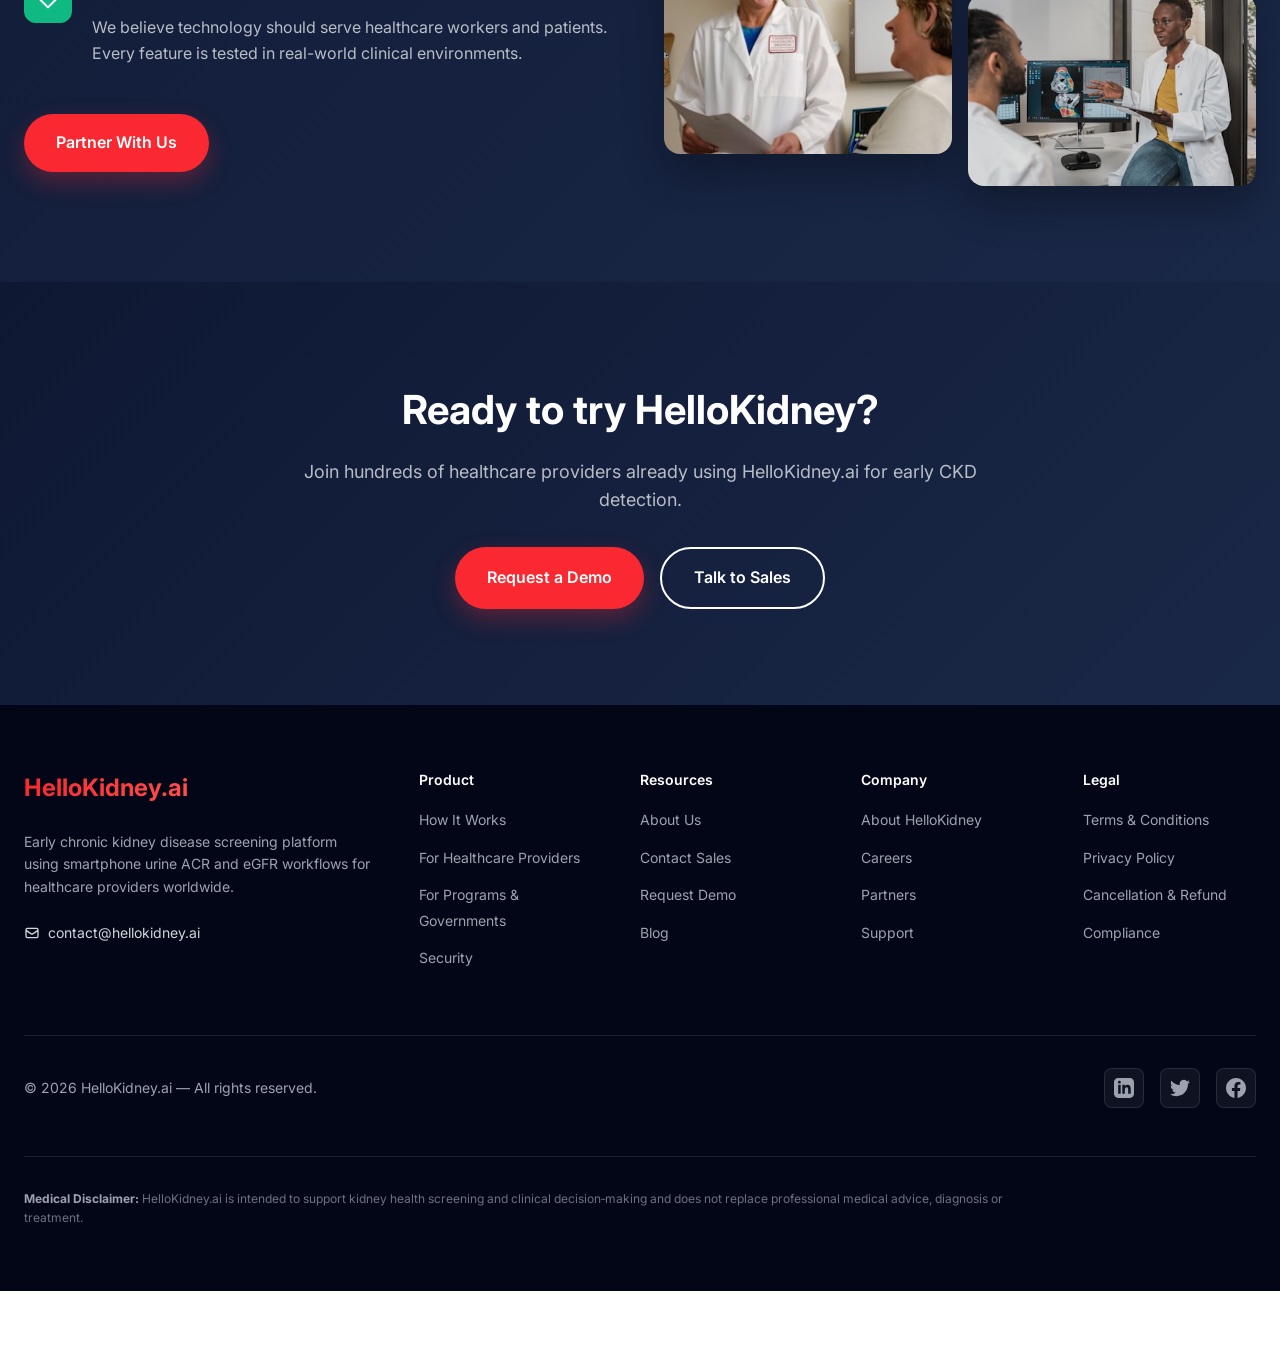
==== commit b2643af1: "auto-commit for 112bbb96-0307-4dcf-807d-62a9165edbc6" ====
--- a/static-site/about.html
+++ b/static-site/about.html
@@ -70,58 +70,53 @@
     <div class="container" style="max-width: 1280px; margin: 0 auto; padding: 0 1.5rem;">
       
       <!-- Section Header -->
-      <div style="text-align: center; margin-bottom: 4rem;">
-        <h2 style="font-size: 2.5rem; font-weight: 700; color: #0E1833; margin-bottom: 1rem;">Our Core Values</h2>
-        <p style="font-size: 1.125rem; color: #6b7280; max-width: 600px; margin: 0 auto;">
-          The principles that guide every decision we make at HelloKidney.
-        </p>
-      </div>
-
-      <!-- Values Grid - 4 columns -->
-      <div style="display: grid; grid-template-columns: repeat(4, 1fr); gap: 1.5rem;">
-        
-        <!-- Patient First - Red/Pink background -->
-        <div style="background: linear-gradient(180deg, #FEE2E2 0%, #FFF5F5 100%); border-radius: 1.25rem; padding: 2rem; text-align: center; min-height: 18rem; display: flex; flex-direction: column; justify-content: center; transition: transform 0.3s ease, box-shadow 0.3s ease;" class="value-bento-card">
-          <div style="width: 4rem; height: 4rem; border-radius: 50%; background: rgba(239, 68, 68, 0.15); display: flex; align-items: center; justify-content: center; margin: 0 auto 1.5rem;">
-            <svg style="width: 2rem; height: 2rem; color: #EF4444;" fill="none" stroke="currentColor" viewBox="0 0 24 24" stroke-width="2">
-              <path stroke-linecap="round" stroke-linejoin="round" d="M4.318 6.318a4.5 4.5 0 000 6.364L12 20.364l7.682-7.682a4.5 4.5 0 00-6.364-6.364L12 7.636l-1.318-1.318a4.5 4.5 0 00-6.364 0z"/>
+      <h2 style="font-size: 2.5rem; font-weight: 700; color: #0E1833; margin-bottom: 2rem; font-style: italic;">Our values</h2>
+
+      <!-- Values Grid - 2x2 Bento Layout -->
+      <div style="display: grid; grid-template-columns: 1.2fr 1fr; grid-template-rows: auto auto; gap: 1.5rem;">
+        
+        <!-- Card 1: Improving kidney outcomes - Light purple, larger -->
+        <div style="background: linear-gradient(135deg, #E8E6F2 0%, #D8D4EA 100%); border-radius: 1.5rem; padding: 2.5rem; min-height: 280px; display: flex; flex-direction: column; justify-content: flex-end;">
+          <div style="width: 3rem; height: 3rem; margin-bottom: 1.5rem;">
+            <svg viewBox="0 0 24 24" style="width: 100%; height: 100%; fill: #7C6FAF;">
+              <path d="M12 21.35l-1.45-1.32C5.4 15.36 2 12.28 2 8.5 2 5.42 4.42 3 7.5 3c1.74 0 3.41.81 4.5 2.09C13.09 3.81 14.76 3 16.5 3 19.58 3 22 5.42 22 8.5c0 3.78-3.4 6.86-8.55 11.54L12 21.35z"/>
             </svg>
           </div>
-          <h3 style="font-size: 1.375rem; font-weight: 700; color: #0E1833; margin-bottom: 0.75rem;">Patient First</h3>
-          <p style="color: #6b7280; font-size: 0.9375rem; line-height: 1.6;">Every decision begins with one question: does this serve the patient better?</p>
-        </div>
-
-        <!-- Remain Curious - Yellow background -->
-        <div style="background: linear-gradient(180deg, #FEF3C7 0%, #FFFBEB 100%); border-radius: 1.25rem; padding: 2rem; text-align: center; min-height: 18rem; display: flex; flex-direction: column; justify-content: center; transition: transform 0.3s ease, box-shadow 0.3s ease;" class="value-bento-card">
-          <div style="width: 4rem; height: 4rem; border-radius: 50%; background: rgba(245, 158, 11, 0.15); display: flex; align-items: center; justify-content: center; margin: 0 auto 1.5rem;">
-            <svg style="width: 2rem; height: 2rem; color: #F59E0B;" fill="none" stroke="currentColor" viewBox="0 0 24 24" stroke-width="2">
-              <path stroke-linecap="round" stroke-linejoin="round" d="M9.663 17h4.673M12 3v1m6.364 1.636l-.707.707M21 12h-1M4 12H3m3.343-5.657l-.707-.707m2.828 9.9a5 5 0 117.072 0l-.548.547A3.374 3.374 0 0014 18.469V19a2 2 0 11-4 0v-.531c0-.895-.356-1.754-.988-2.386l-.548-.547z"/>
+          <h3 style="font-size: 1.5rem; font-weight: 700; color: #0E1833; margin-bottom: 0.75rem;">Improving kidney outcomes</h3>
+          <p style="color: #4B5563; font-size: 1rem; line-height: 1.6; max-width: 400px;">We believe that timely screening can prevent progression and save lives by identifying CKD before it reaches advanced stages.</p>
+        </div>
+
+        <!-- Card 2: Supporting healthcare workers - Dark purple gradient -->
+        <div style="background: linear-gradient(135deg, #2D2A5E 0%, #4A3F8C 50%, #6B5BA8 100%); border-radius: 1.5rem; padding: 2.5rem; min-height: 280px; display: flex; flex-direction: column; justify-content: flex-end;">
+          <div style="width: 3rem; height: 3rem; margin-bottom: 1.5rem;">
+            <svg viewBox="0 0 24 24" style="width: 100%; height: 100%; fill: #EC4899;">
+              <path d="M13.5 5.5c1.1 0 2-.9 2-2s-.9-2-2-2-2 .9-2 2 .9 2 2 2zM9.8 8.9L7 23h2.1l1.8-8 2.1 2v6h2v-7.5l-2.1-2 .6-3C14.8 12 16.8 13 19 13v-2c-1.9 0-3.5-1-4.3-2.4l-1-1.6c-.4-.6-1-1-1.7-1-.3 0-.5.1-.8.1L6 8.3V13h2V9.6l1.8-.7"/>
             </svg>
           </div>
-          <h3 style="font-size: 1.375rem; font-weight: 700; color: #0E1833; margin-bottom: 0.75rem;">Remain Curious</h3>
-          <p style="color: #6b7280; font-size: 0.9375rem; line-height: 1.6;">Stay on the lookout for better ways to serve our partners and their patients.</p>
-        </div>
-
-        <!-- Collaboration - Teal/Mint background -->
-        <div style="background: linear-gradient(180deg, #D1FAE5 0%, #ECFDF5 100%); border-radius: 1.25rem; padding: 2rem; text-align: center; min-height: 18rem; display: flex; flex-direction: column; justify-content: center; transition: transform 0.3s ease, box-shadow 0.3s ease;" class="value-bento-card">
-          <div style="width: 4rem; height: 4rem; border-radius: 50%; background: rgba(16, 185, 129, 0.15); display: flex; align-items: center; justify-content: center; margin: 0 auto 1.5rem;">
-            <svg style="width: 2rem; height: 2rem; color: #10B981;" fill="none" stroke="currentColor" viewBox="0 0 24 24" stroke-width="2">
-              <path stroke-linecap="round" stroke-linejoin="round" d="M12 4.354a4 4 0 110 5.292M15 21H3v-1a6 6 0 0112 0v1zm0 0h6v-1a6 6 0 00-9-5.197M13 7a4 4 0 11-8 0 4 4 0 018 0z"/>
+          <h3 style="font-size: 1.5rem; font-weight: 700; color: #fff; margin-bottom: 0.75rem;">Supporting healthcare workers</h3>
+          <p style="color: rgba(255,255,255,0.8); font-size: 1rem; line-height: 1.6;">Our platform is designed with frontline providers in mind, making sophisticated screening accessible.</p>
+        </div>
+
+        <!-- Card 3: Building scalable infrastructure - Dark blue/navy gradient -->
+        <div style="background: linear-gradient(135deg, #0F172A 0%, #1E293B 50%, #334155 100%); border-radius: 1.5rem; padding: 2.5rem; min-height: 280px; display: flex; flex-direction: column; justify-content: flex-end;">
+          <div style="width: 3rem; height: 3rem; margin-bottom: 1.5rem;">
+            <svg viewBox="0 0 24 24" style="width: 100%; height: 100%; fill: #22D3EE;">
+              <path d="M12 2C6.48 2 2 6.48 2 12s4.48 10 10 10 10-4.48 10-10S17.52 2 12 2zm-1 17.93c-3.95-.49-7-3.85-7-7.93 0-.62.08-1.21.21-1.79L9 15v1c0 1.1.9 2 2 2v1.93zm6.9-2.54c-.26-.81-1-1.39-1.9-1.39h-1v-3c0-.55-.45-1-1-1H8v-2h2c.55 0 1-.45 1-1V7h2c1.1 0 2-.9 2-2v-.41c2.93 1.19 5 4.06 5 7.41 0 2.08-.8 3.97-2.1 5.39z"/>
             </svg>
           </div>
-          <h3 style="font-size: 1.375rem; font-weight: 700; color: #0E1833; margin-bottom: 0.75rem;">Collaboration</h3>
-          <p style="color: #6b7280; font-size: 0.9375rem; line-height: 1.6;">It takes a great team. We trust each other and work together toward shared goals.</p>
-        </div>
-
-        <!-- Ownership - Purple/Lavender background -->
-        <div style="background: linear-gradient(180deg, #F3E8FF 0%, #FAF5FF 100%); border-radius: 1.25rem; padding: 2rem; text-align: center; min-height: 18rem; display: flex; flex-direction: column; justify-content: center; transition: transform 0.3s ease, box-shadow 0.3s ease;" class="value-bento-card">
-          <div style="width: 4rem; height: 4rem; border-radius: 50%; background: rgba(168, 85, 247, 0.15); display: flex; align-items: center; justify-content: center; margin: 0 auto 1.5rem;">
-            <svg style="width: 2rem; height: 2rem; color: #A855F7;" fill="none" stroke="currentColor" viewBox="0 0 24 24" stroke-width="2">
-              <path stroke-linecap="round" stroke-linejoin="round" d="M9 12l2 2 4-4m5.618-4.016A11.955 11.955 0 0112 2.944a11.955 11.955 0 01-8.618 3.04A12.02 12.02 0 003 9c0 5.591 3.824 10.29 9 11.622 5.176-1.332 9-6.03 9-11.622 0-1.042-.133-2.052-.382-3.016z"/>
+          <h3 style="font-size: 1.5rem; font-weight: 700; color: #fff; margin-bottom: 0.75rem;">Building scalable infrastructure</h3>
+          <p style="color: rgba(255,255,255,0.8); font-size: 1rem; line-height: 1.6;">We create technology that works in diverse settings, from urban hospitals to rural screening camps.</p>
+        </div>
+
+        <!-- Card 4: Partnering with governments - Light pink gradient -->
+        <div style="background: linear-gradient(135deg, #FDF2F8 0%, #FCE7F3 50%, #FBCFE8 100%); border-radius: 1.5rem; padding: 2.5rem; min-height: 280px; display: flex; flex-direction: column; justify-content: flex-end;">
+          <div style="width: 3rem; height: 3rem; margin-bottom: 1.5rem;">
+            <svg viewBox="0 0 24 24" style="width: 100%; height: 100%; fill: #F59E0B;">
+              <path d="M12 2L4.5 20.29l.71.71L12 18l6.79 3 .71-.71z"/>
             </svg>
           </div>
-          <h3 style="font-size: 1.375rem; font-weight: 700; color: #0E1833; margin-bottom: 0.75rem;">Ownership</h3>
-          <p style="color: #6b7280; font-size: 0.9375rem; line-height: 1.6;">Take responsibility, be accountable, and deliver on every promise we make.</p>
+          <h3 style="font-size: 1.5rem; font-weight: 700; color: #0E1833; margin-bottom: 0.75rem;">Partnering with governments</h3>
+          <p style="color: #4B5563; font-size: 1rem; line-height: 1.6;">We collaborate with public health initiatives to bring kidney screening to communities that need it most.</p>
         </div>
 
       </div>
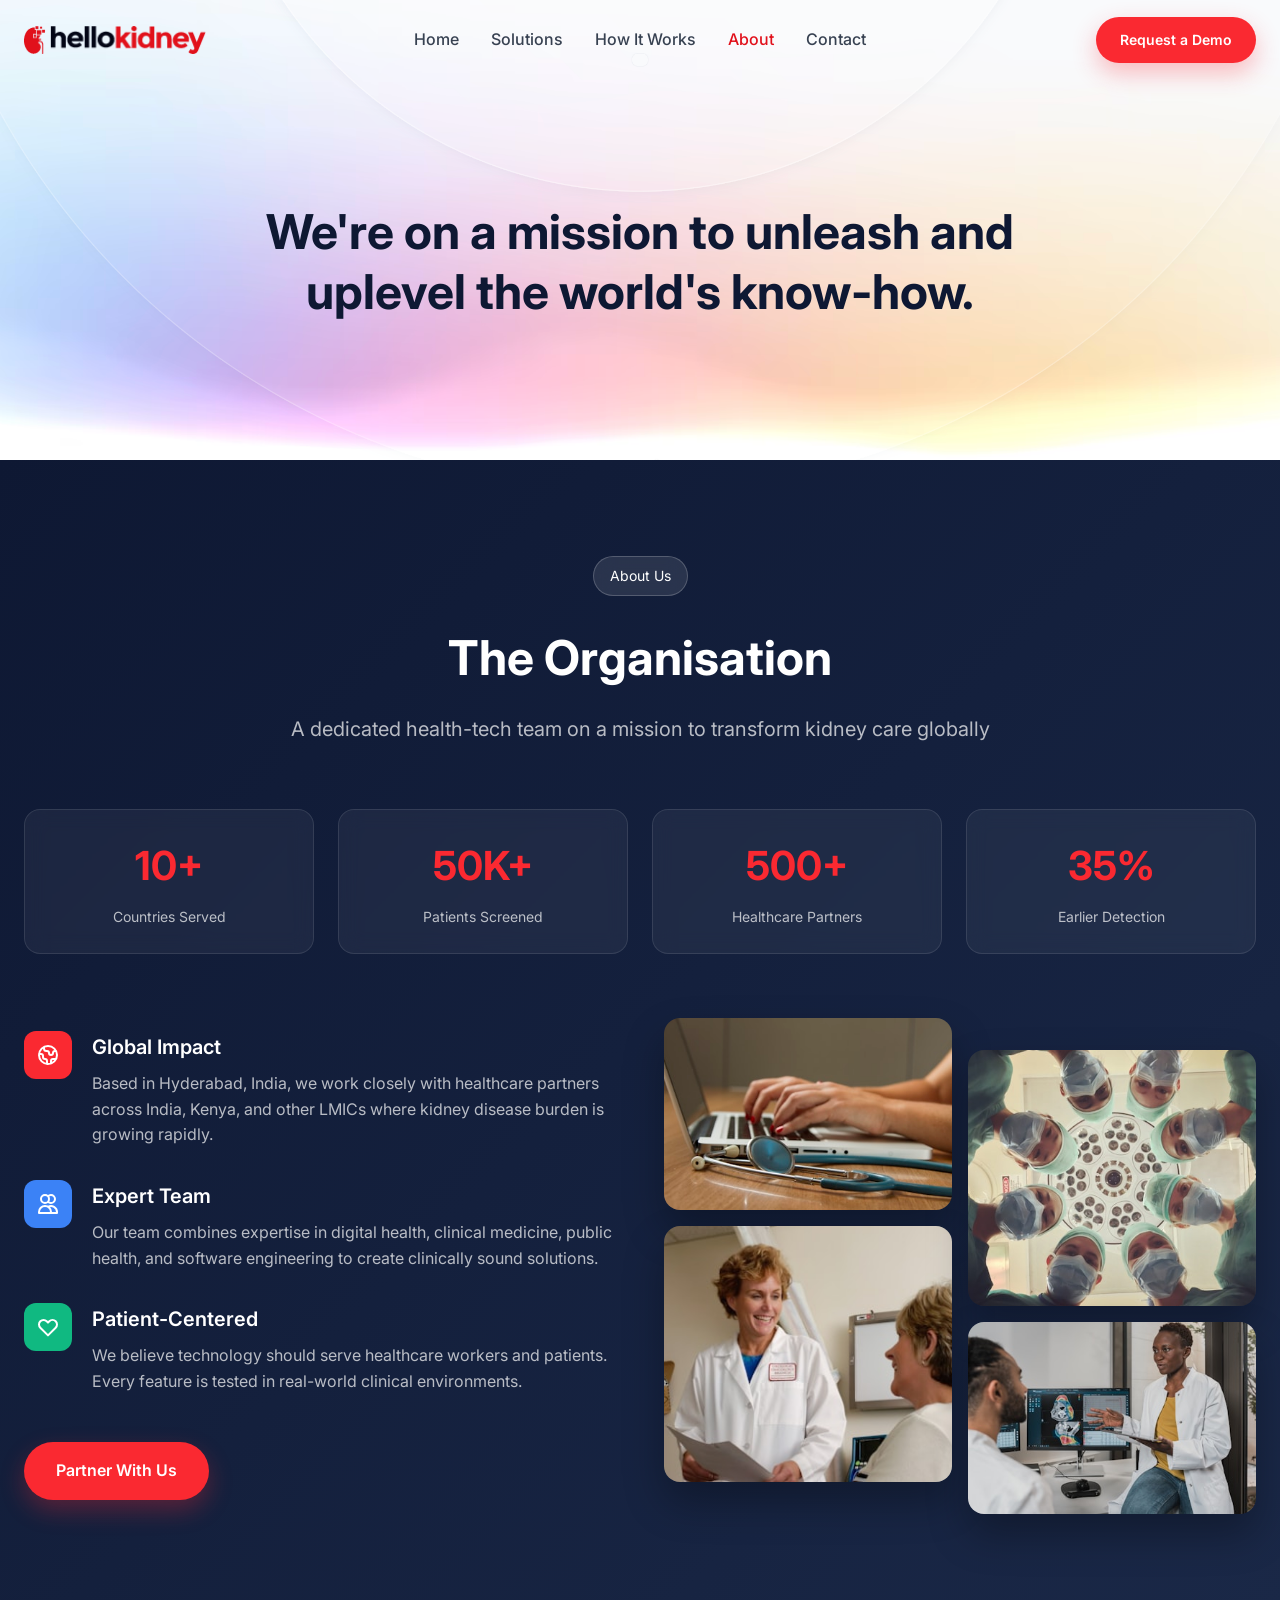
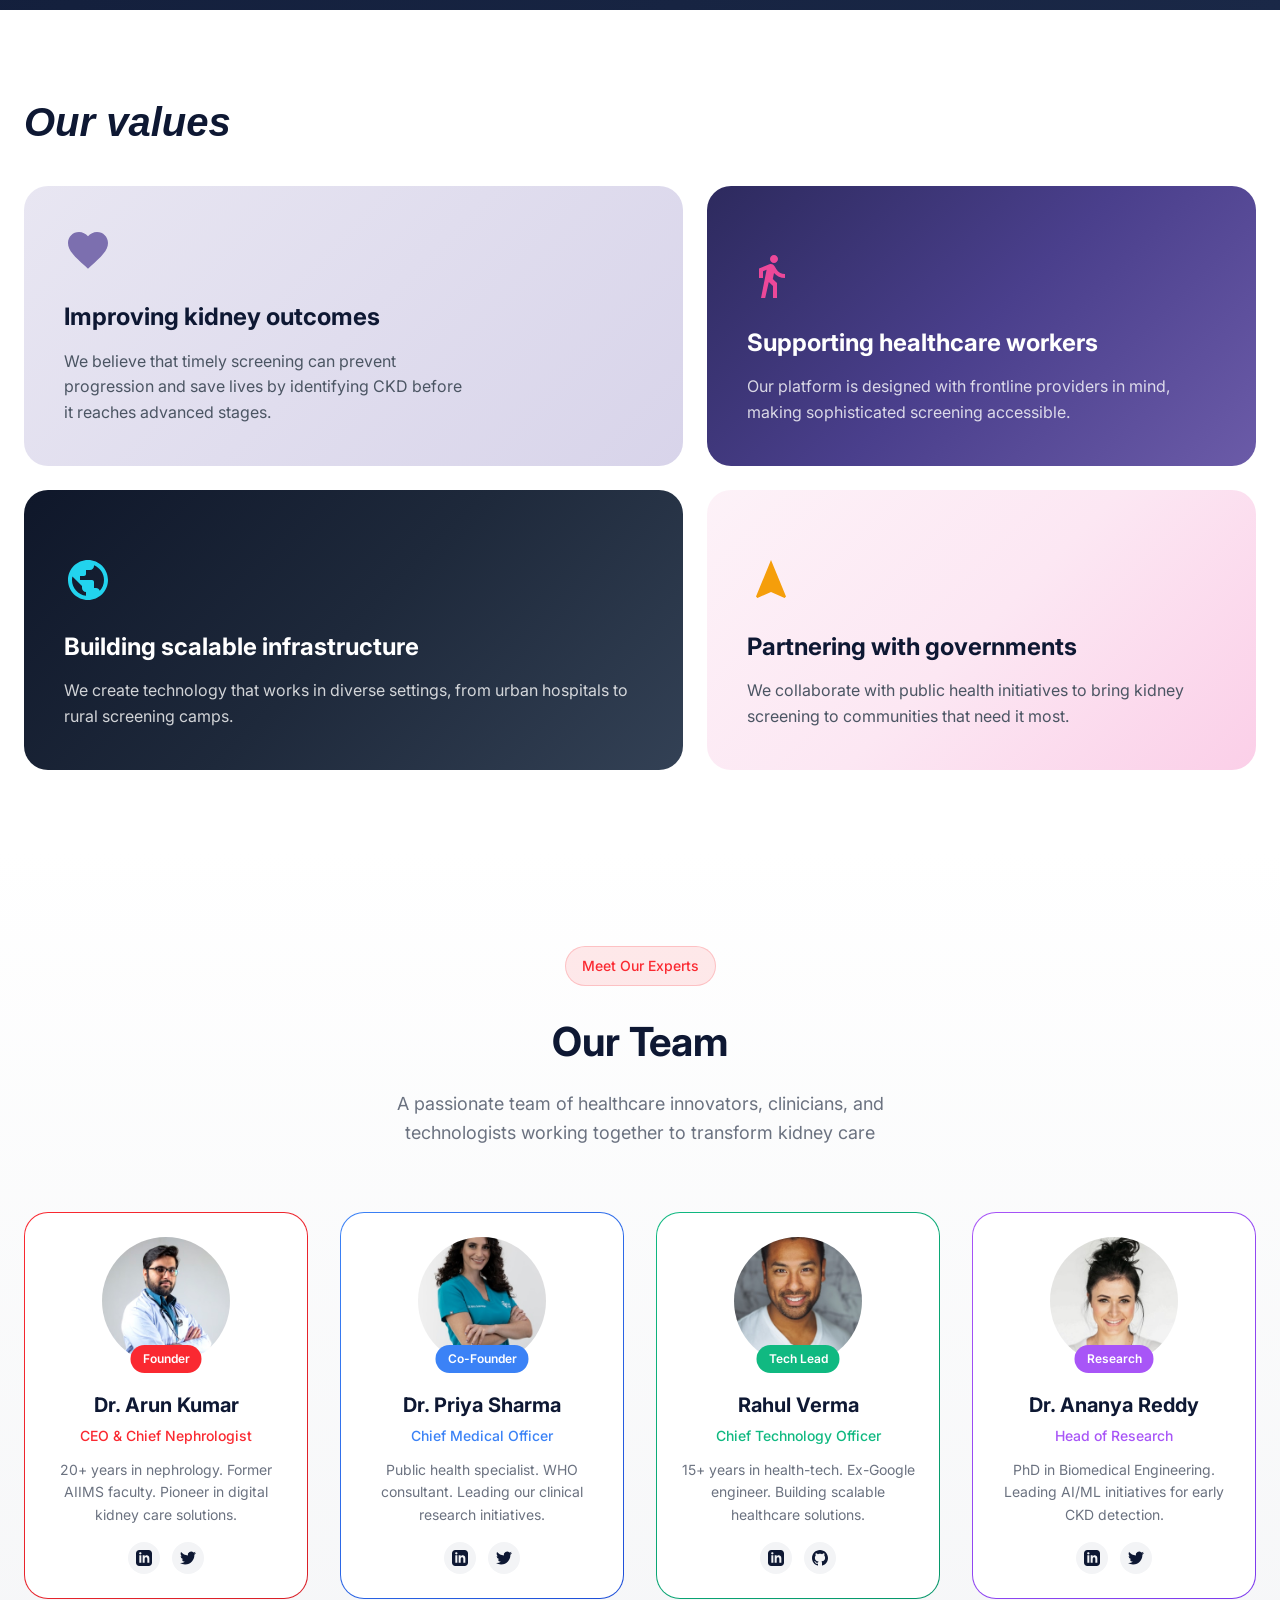
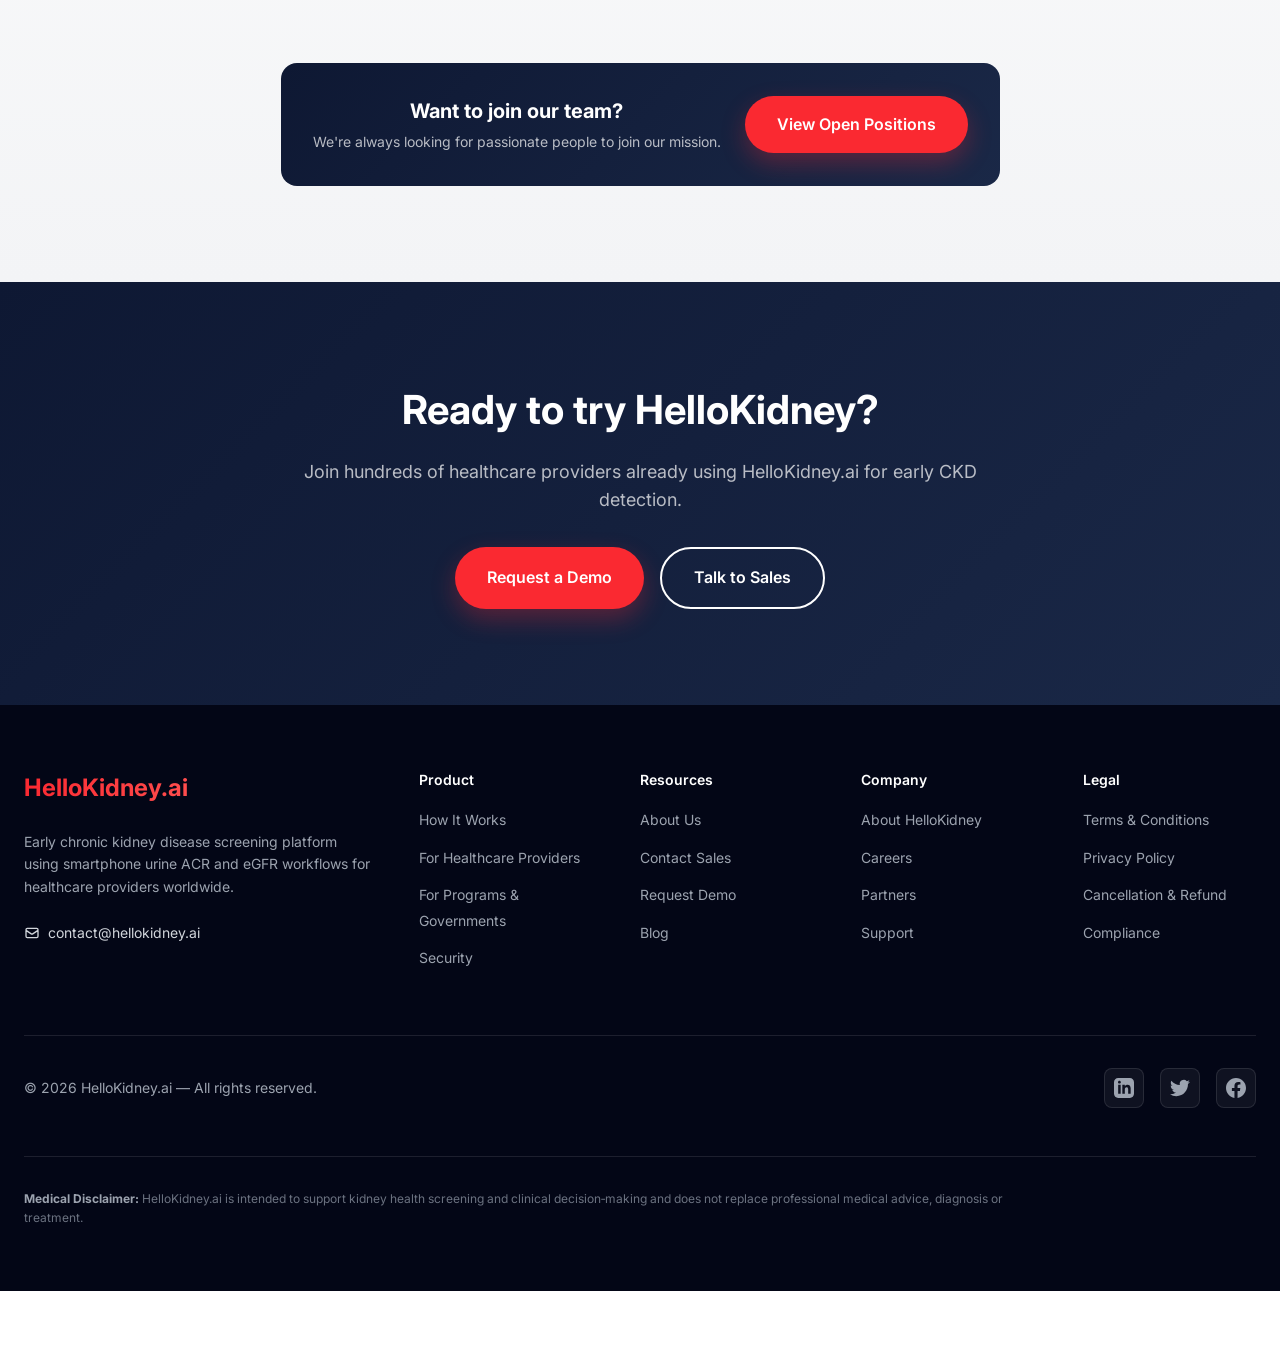
==== commit bb9679e0: "auto-commit for 635d0d19-ddc2-49ce-b0d5-ac74f5d18869" ====
--- a/static-site/about.html
+++ b/static-site/about.html
@@ -65,6 +65,99 @@
     </div>
   </section>
 
+  <!-- Organisation Section -->
+  <section class="org-section">
+    <div class="container">
+      <div class="org-header">
+        <span class="org-badge">About Us</span>
+        <h2 class="org-title">The Organisation</h2>
+        <p class="org-subtitle">A dedicated health-tech team on a mission to transform kidney care globally</p>
+      </div>
+      
+      <div class="stats-grid">
+        <div class="stat-card">
+          <div class="stat-number">10+</div>
+          <div class="stat-label">Countries Served</div>
+        </div>
+        <div class="stat-card">
+          <div class="stat-number">50K+</div>
+          <div class="stat-label">Patients Screened</div>
+        </div>
+        <div class="stat-card">
+          <div class="stat-number">500+</div>
+          <div class="stat-label">Healthcare Partners</div>
+        </div>
+        <div class="stat-card">
+          <div class="stat-number">35%</div>
+          <div class="stat-label">Earlier Detection</div>
+        </div>
+      </div>
+      
+      <div class="org-content">
+        <div class="org-features">
+          <div class="org-feature">
+            <div class="org-feature-icon red">
+              <svg fill="none" stroke="currentColor" viewBox="0 0 24 24" stroke-width="2">
+                <path stroke-linecap="round" stroke-linejoin="round" d="M3.055 11H5a2 2 0 012 2v1a2 2 0 002 2 2 2 0 012 2v2.945M8 3.935V5.5A2.5 2.5 0 0010.5 8h.5a2 2 0 012 2 2 2 0 104 0 2 2 0 012-2h1.064M15 20.488V18a2 2 0 012-2h3.064M21 12a9 9 0 11-18 0 9 9 0 0118 0z"/>
+              </svg>
+            </div>
+            <div>
+              <h3 class="org-feature-title">Global Impact</h3>
+              <p class="org-feature-desc">Based in Hyderabad, India, we work closely with healthcare partners across India, Kenya, and other LMICs where kidney disease burden is growing rapidly.</p>
+            </div>
+          </div>
+          
+          <div class="org-feature">
+            <div class="org-feature-icon blue">
+              <svg fill="none" stroke="currentColor" viewBox="0 0 24 24" stroke-width="2">
+                <path stroke-linecap="round" stroke-linejoin="round" d="M12 4.354a4 4 0 110 5.292M15 21H3v-1a6 6 0 0112 0v1zm0 0h6v-1a6 6 0 00-9-5.197M13 7a4 4 0 11-8 0 4 4 0 018 0z"/>
+              </svg>
+            </div>
+            <div>
+              <h3 class="org-feature-title">Expert Team</h3>
+              <p class="org-feature-desc">Our team combines expertise in digital health, clinical medicine, public health, and software engineering to create clinically sound solutions.</p>
+            </div>
+          </div>
+          
+          <div class="org-feature">
+            <div class="org-feature-icon green">
+              <svg fill="none" stroke="currentColor" viewBox="0 0 24 24" stroke-width="2">
+                <path stroke-linecap="round" stroke-linejoin="round" d="M4.318 6.318a4.5 4.5 0 000 6.364L12 20.364l7.682-7.682a4.5 4.5 0 00-6.364-6.364L12 7.636l-1.318-1.318a4.5 4.5 0 00-6.364 0z"/>
+              </svg>
+            </div>
+            <div>
+              <h3 class="org-feature-title">Patient-Centered</h3>
+              <p class="org-feature-desc">We believe technology should serve healthcare workers and patients. Every feature is tested in real-world clinical environments.</p>
+            </div>
+          </div>
+          
+          <div style="padding-top: 1rem;">
+            <a href="contact.html" class="btn btn-primary">Partner With Us</a>
+          </div>
+        </div>
+        
+        <div class="org-images">
+          <div class="col">
+            <div class="org-image short">
+              <img src="assets/healthcare1.jpg" alt="Healthcare">
+            </div>
+            <div class="org-image tall">
+              <img src="assets/healthcare3.jpg" alt="Medical Team">
+            </div>
+          </div>
+          <div class="col">
+            <div class="org-image tall">
+              <img src="assets/healthcare2.jpg" alt="Lab Work">
+            </div>
+            <div class="org-image short">
+              <img src="assets/healthcare4.jpg" alt="Technology">
+            </div>
+          </div>
+        </div>
+      </div>
+    </div>
+  </section>
+
   <!-- Our Values Section - Bento Grid Style -->
   <section style="padding: 5rem 0; background: #fff;">
     <div class="container" style="max-width: 1280px; margin: 0 auto; padding: 0 1.5rem;">
@@ -222,99 +315,6 @@
             <p style="color: rgba(255,255,255,0.7); font-size: 0.875rem;">We're always looking for passionate people to join our mission.</p>
           </div>
           <a href="contact.html" class="btn btn-primary">View Open Positions</a>
-        </div>
-      </div>
-    </div>
-  </section>
-
-  <!-- Organisation Section -->
-  <section class="org-section">
-    <div class="container">
-      <div class="org-header">
-        <span class="org-badge">About Us</span>
-        <h2 class="org-title">The Organisation</h2>
-        <p class="org-subtitle">A dedicated health-tech team on a mission to transform kidney care globally</p>
-      </div>
-      
-      <div class="stats-grid">
-        <div class="stat-card">
-          <div class="stat-number">10+</div>
-          <div class="stat-label">Countries Served</div>
-        </div>
-        <div class="stat-card">
-          <div class="stat-number">50K+</div>
-          <div class="stat-label">Patients Screened</div>
-        </div>
-        <div class="stat-card">
-          <div class="stat-number">500+</div>
-          <div class="stat-label">Healthcare Partners</div>
-        </div>
-        <div class="stat-card">
-          <div class="stat-number">35%</div>
-          <div class="stat-label">Earlier Detection</div>
-        </div>
-      </div>
-      
-      <div class="org-content">
-        <div class="org-features">
-          <div class="org-feature">
-            <div class="org-feature-icon red">
-              <svg fill="none" stroke="currentColor" viewBox="0 0 24 24" stroke-width="2">
-                <path stroke-linecap="round" stroke-linejoin="round" d="M3.055 11H5a2 2 0 012 2v1a2 2 0 002 2 2 2 0 012 2v2.945M8 3.935V5.5A2.5 2.5 0 0010.5 8h.5a2 2 0 012 2 2 2 0 104 0 2 2 0 012-2h1.064M15 20.488V18a2 2 0 012-2h3.064M21 12a9 9 0 11-18 0 9 9 0 0118 0z"/>
-              </svg>
-            </div>
-            <div>
-              <h3 class="org-feature-title">Global Impact</h3>
-              <p class="org-feature-desc">Based in Hyderabad, India, we work closely with healthcare partners across India, Kenya, and other LMICs where kidney disease burden is growing rapidly.</p>
-            </div>
-          </div>
-          
-          <div class="org-feature">
-            <div class="org-feature-icon blue">
-              <svg fill="none" stroke="currentColor" viewBox="0 0 24 24" stroke-width="2">
-                <path stroke-linecap="round" stroke-linejoin="round" d="M12 4.354a4 4 0 110 5.292M15 21H3v-1a6 6 0 0112 0v1zm0 0h6v-1a6 6 0 00-9-5.197M13 7a4 4 0 11-8 0 4 4 0 018 0z"/>
-              </svg>
-            </div>
-            <div>
-              <h3 class="org-feature-title">Expert Team</h3>
-              <p class="org-feature-desc">Our team combines expertise in digital health, clinical medicine, public health, and software engineering to create clinically sound solutions.</p>
-            </div>
-          </div>
-          
-          <div class="org-feature">
-            <div class="org-feature-icon green">
-              <svg fill="none" stroke="currentColor" viewBox="0 0 24 24" stroke-width="2">
-                <path stroke-linecap="round" stroke-linejoin="round" d="M4.318 6.318a4.5 4.5 0 000 6.364L12 20.364l7.682-7.682a4.5 4.5 0 00-6.364-6.364L12 7.636l-1.318-1.318a4.5 4.5 0 00-6.364 0z"/>
-              </svg>
-            </div>
-            <div>
-              <h3 class="org-feature-title">Patient-Centered</h3>
-              <p class="org-feature-desc">We believe technology should serve healthcare workers and patients. Every feature is tested in real-world clinical environments.</p>
-            </div>
-          </div>
-          
-          <div style="padding-top: 1rem;">
-            <a href="contact.html" class="btn btn-primary">Partner With Us</a>
-          </div>
-        </div>
-        
-        <div class="org-images">
-          <div class="col">
-            <div class="org-image short">
-              <img src="assets/healthcare1.jpg" alt="Healthcare">
-            </div>
-            <div class="org-image tall">
-              <img src="assets/healthcare3.jpg" alt="Medical Team">
-            </div>
-          </div>
-          <div class="col">
-            <div class="org-image tall">
-              <img src="assets/healthcare2.jpg" alt="Lab Work">
-            </div>
-            <div class="org-image short">
-              <img src="assets/healthcare4.jpg" alt="Technology">
-            </div>
-          </div>
         </div>
       </div>
     </div>
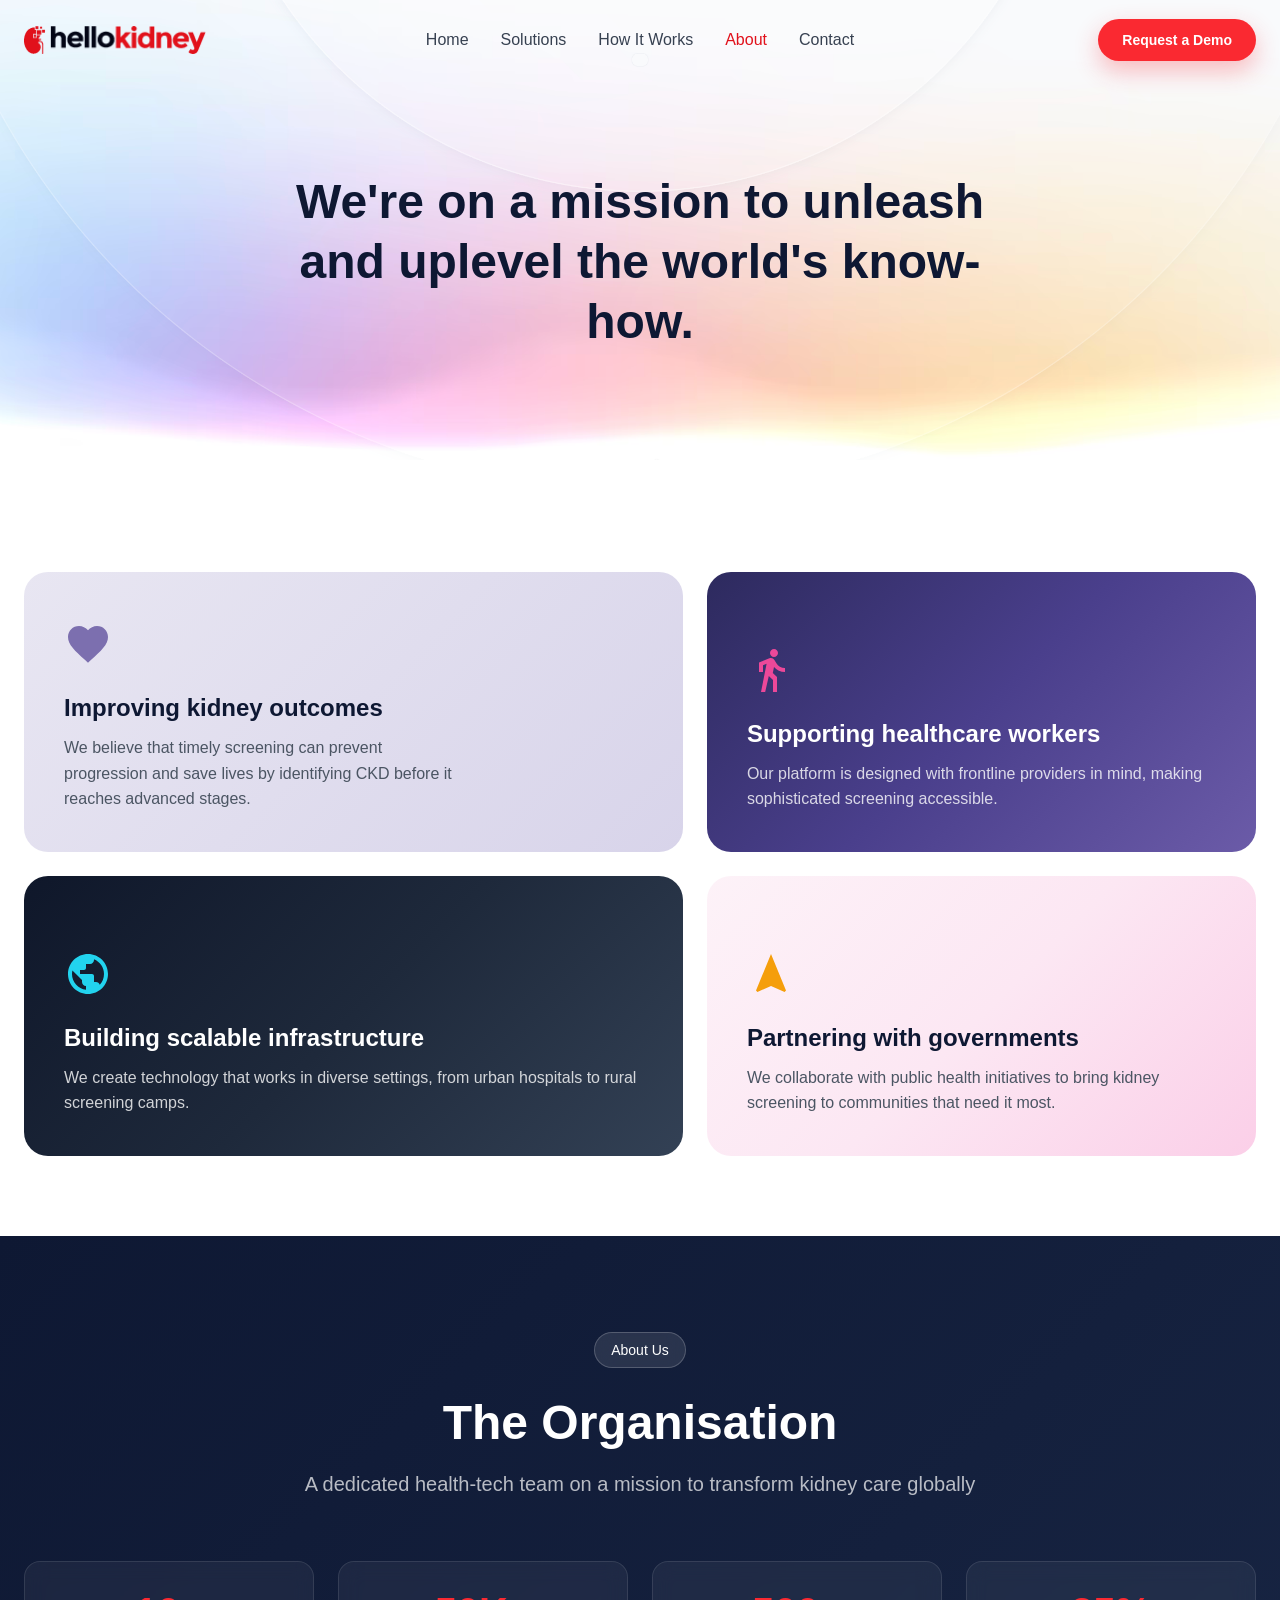
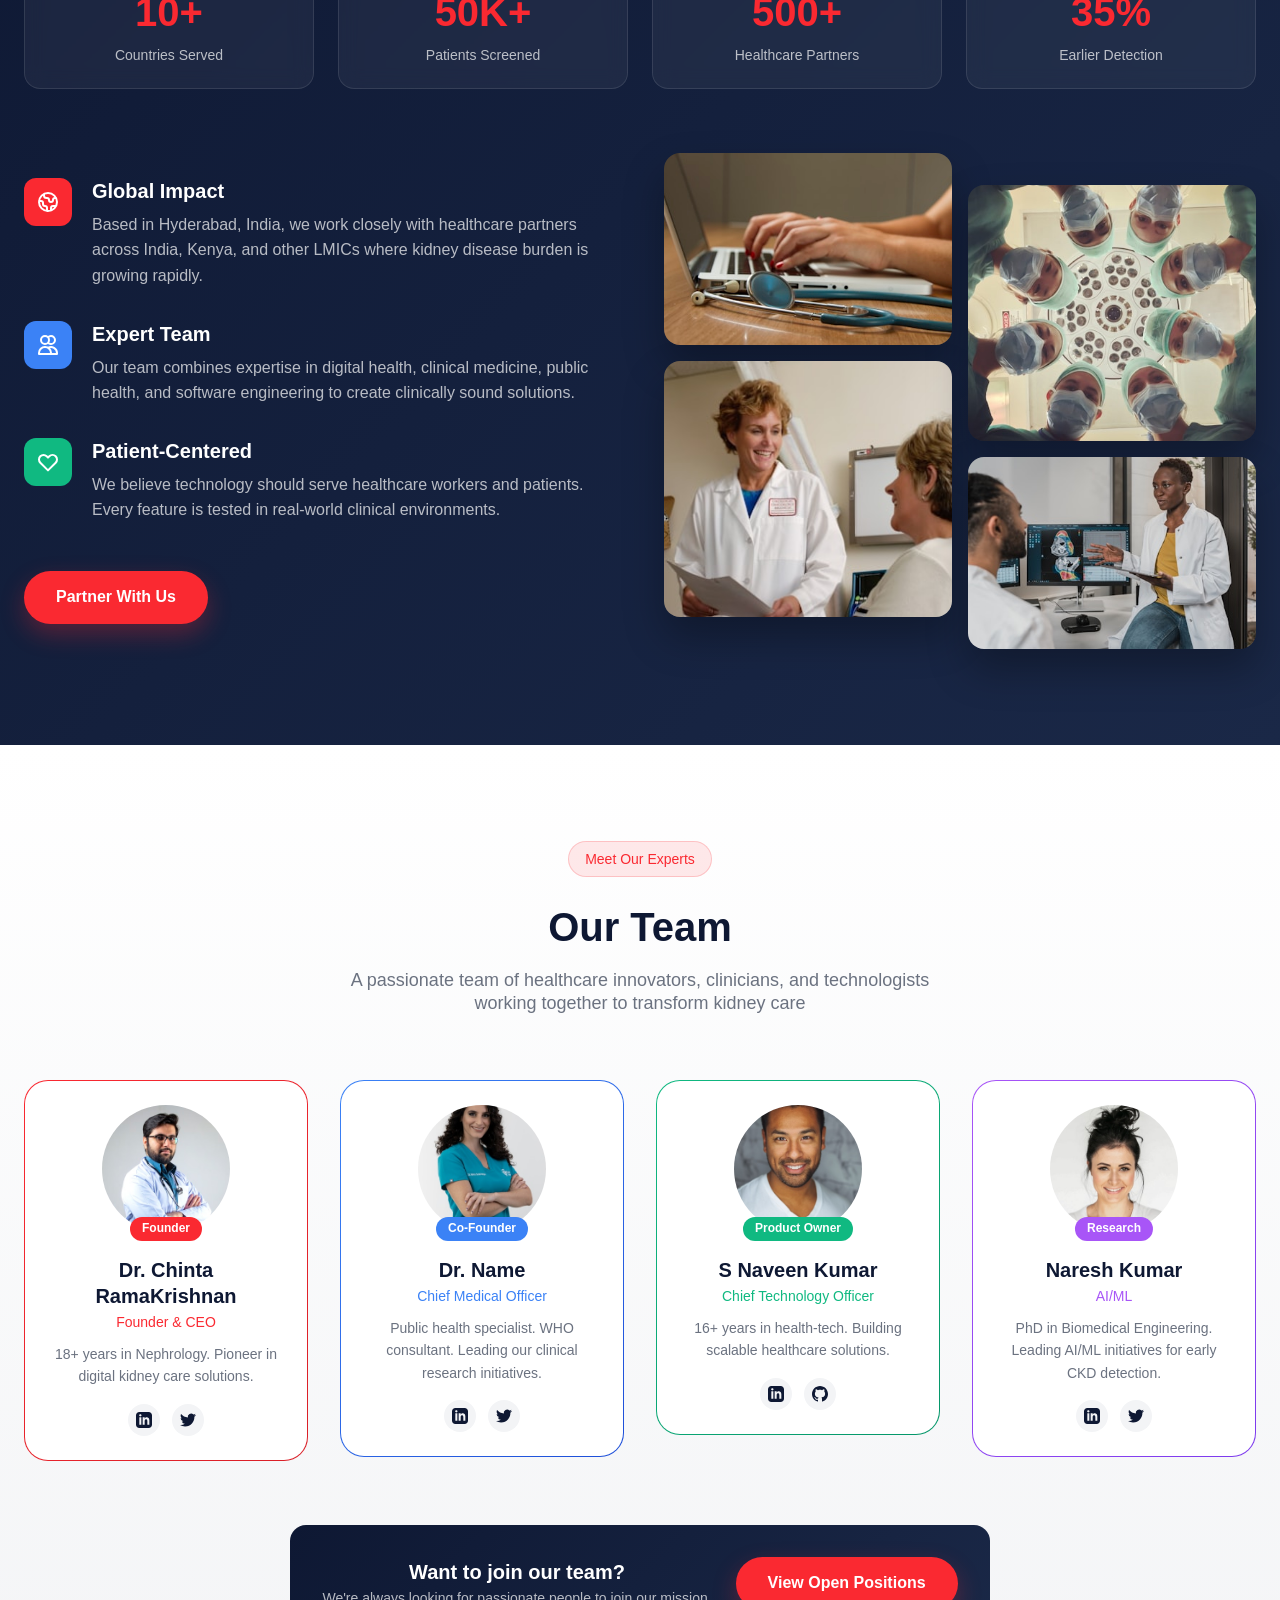
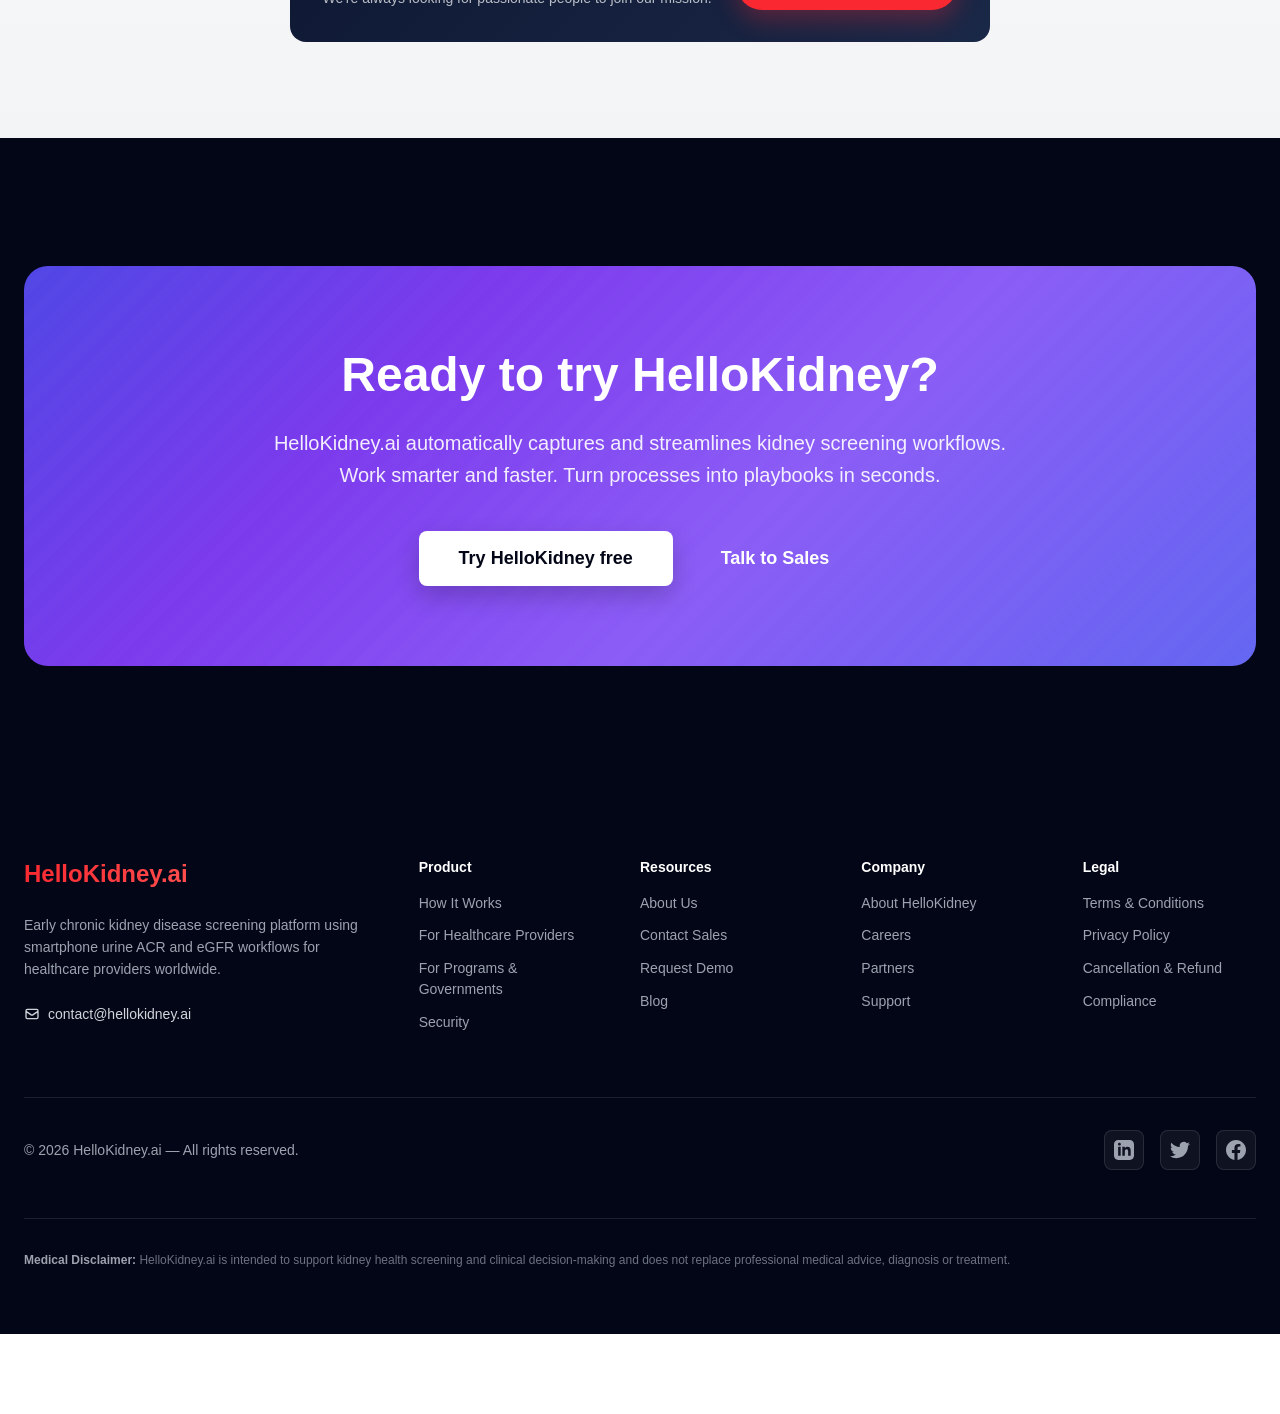
==== commit 660e38b1: "3" ====
--- a/static-site/about.html
+++ b/static-site/about.html
@@ -64,7 +64,63 @@
       <h1 class="page-hero-title" style="font-size: 3rem;">We're on a mission to unleash and uplevel the world's know-how.</h1>
     </div>
   </section>
-
+ <!-- Our Values Section - Bento Grid Style -->
+  <section style="padding: 5rem 0; background: #fff;">
+    <div class="container" style="max-width: 1280px; margin: 0 auto; padding: 0 1.5rem;">
+      
+      <!-- Section Header -->
+      <h2 style="font-size: 2.5rem; font-weight: 700; color: #0E1833; margin-bottom: 2rem; font-style: italic;"></h2>
+
+      <!-- Values Grid - 2x2 Bento Layout -->
+      <div style="display: grid; grid-template-columns: 1.2fr 1fr; grid-template-rows: auto auto; gap: 1.5rem;">
+        
+        <!-- Card 1: Improving kidney outcomes - Light purple, larger -->
+        <div style="background: linear-gradient(135deg, #E8E6F2 0%, #D8D4EA 100%); border-radius: 1.5rem; padding: 2.5rem; min-height: 280px; display: flex; flex-direction: column; justify-content: flex-end;">
+          <div style="width: 3rem; height: 3rem; margin-bottom: 1.5rem;">
+            <svg viewBox="0 0 24 24" style="width: 100%; height: 100%; fill: #7C6FAF;">
+              <path d="M12 21.35l-1.45-1.32C5.4 15.36 2 12.28 2 8.5 2 5.42 4.42 3 7.5 3c1.74 0 3.41.81 4.5 2.09C13.09 3.81 14.76 3 16.5 3 19.58 3 22 5.42 22 8.5c0 3.78-3.4 6.86-8.55 11.54L12 21.35z"/>
+            </svg>
+          </div>
+          <h3 style="font-size: 1.5rem; font-weight: 700; color: #0E1833; margin-bottom: 0.75rem;">Improving kidney outcomes</h3>
+          <p style="color: #4B5563; font-size: 1rem; line-height: 1.6; max-width: 400px;">We believe that timely screening can prevent progression and save lives by identifying CKD before it reaches advanced stages.</p>
+        </div>
+
+        <!-- Card 2: Supporting healthcare workers - Dark purple gradient -->
+        <div style="background: linear-gradient(135deg, #2D2A5E 0%, #4A3F8C 50%, #6B5BA8 100%); border-radius: 1.5rem; padding: 2.5rem; min-height: 280px; display: flex; flex-direction: column; justify-content: flex-end;">
+          <div style="width: 3rem; height: 3rem; margin-bottom: 1.5rem;">
+            <svg viewBox="0 0 24 24" style="width: 100%; height: 100%; fill: #EC4899;">
+              <path d="M13.5 5.5c1.1 0 2-.9 2-2s-.9-2-2-2-2 .9-2 2 .9 2 2 2zM9.8 8.9L7 23h2.1l1.8-8 2.1 2v6h2v-7.5l-2.1-2 .6-3C14.8 12 16.8 13 19 13v-2c-1.9 0-3.5-1-4.3-2.4l-1-1.6c-.4-.6-1-1-1.7-1-.3 0-.5.1-.8.1L6 8.3V13h2V9.6l1.8-.7"/>
+            </svg>
+          </div>
+          <h3 style="font-size: 1.5rem; font-weight: 700; color: #fff; margin-bottom: 0.75rem;">Supporting healthcare workers</h3>
+          <p style="color: rgba(255,255,255,0.8); font-size: 1rem; line-height: 1.6;">Our platform is designed with frontline providers in mind, making sophisticated screening accessible.</p>
+        </div>
+
+        <!-- Card 3: Building scalable infrastructure - Dark blue/navy gradient -->
+        <div style="background: linear-gradient(135deg, #0F172A 0%, #1E293B 50%, #334155 100%); border-radius: 1.5rem; padding: 2.5rem; min-height: 280px; display: flex; flex-direction: column; justify-content: flex-end;">
+          <div style="width: 3rem; height: 3rem; margin-bottom: 1.5rem;">
+            <svg viewBox="0 0 24 24" style="width: 100%; height: 100%; fill: #22D3EE;">
+              <path d="M12 2C6.48 2 2 6.48 2 12s4.48 10 10 10 10-4.48 10-10S17.52 2 12 2zm-1 17.93c-3.95-.49-7-3.85-7-7.93 0-.62.08-1.21.21-1.79L9 15v1c0 1.1.9 2 2 2v1.93zm6.9-2.54c-.26-.81-1-1.39-1.9-1.39h-1v-3c0-.55-.45-1-1-1H8v-2h2c.55 0 1-.45 1-1V7h2c1.1 0 2-.9 2-2v-.41c2.93 1.19 5 4.06 5 7.41 0 2.08-.8 3.97-2.1 5.39z"/>
+            </svg>
+          </div>
+          <h3 style="font-size: 1.5rem; font-weight: 700; color: #fff; margin-bottom: 0.75rem;">Building scalable infrastructure</h3>
+          <p style="color: rgba(255,255,255,0.8); font-size: 1rem; line-height: 1.6;">We create technology that works in diverse settings, from urban hospitals to rural screening camps.</p>
+        </div>
+
+        <!-- Card 4: Partnering with governments - Light pink gradient -->
+        <div style="background: linear-gradient(135deg, #FDF2F8 0%, #FCE7F3 50%, #FBCFE8 100%); border-radius: 1.5rem; padding: 2.5rem; min-height: 280px; display: flex; flex-direction: column; justify-content: flex-end;">
+          <div style="width: 3rem; height: 3rem; margin-bottom: 1.5rem;">
+            <svg viewBox="0 0 24 24" style="width: 100%; height: 100%; fill: #F59E0B;">
+              <path d="M12 2L4.5 20.29l.71.71L12 18l6.79 3 .71-.71z"/>
+            </svg>
+          </div>
+          <h3 style="font-size: 1.5rem; font-weight: 700; color: #0E1833; margin-bottom: 0.75rem;">Partnering with governments</h3>
+          <p style="color: #4B5563; font-size: 1rem; line-height: 1.6;">We collaborate with public health initiatives to bring kidney screening to communities that need it most.</p>
+        </div>
+
+      </div>
+    </div>
+  </section>
   <!-- Organisation Section -->
   <section class="org-section">
     <div class="container">
@@ -158,63 +214,7 @@
     </div>
   </section>
 
-  <!-- Our Values Section - Bento Grid Style -->
-  <section style="padding: 5rem 0; background: #fff;">
-    <div class="container" style="max-width: 1280px; margin: 0 auto; padding: 0 1.5rem;">
-      
-      <!-- Section Header -->
-      <h2 style="font-size: 2.5rem; font-weight: 700; color: #0E1833; margin-bottom: 2rem; font-style: italic;">Our values</h2>
-
-      <!-- Values Grid - 2x2 Bento Layout -->
-      <div style="display: grid; grid-template-columns: 1.2fr 1fr; grid-template-rows: auto auto; gap: 1.5rem;">
-        
-        <!-- Card 1: Improving kidney outcomes - Light purple, larger -->
-        <div style="background: linear-gradient(135deg, #E8E6F2 0%, #D8D4EA 100%); border-radius: 1.5rem; padding: 2.5rem; min-height: 280px; display: flex; flex-direction: column; justify-content: flex-end;">
-          <div style="width: 3rem; height: 3rem; margin-bottom: 1.5rem;">
-            <svg viewBox="0 0 24 24" style="width: 100%; height: 100%; fill: #7C6FAF;">
-              <path d="M12 21.35l-1.45-1.32C5.4 15.36 2 12.28 2 8.5 2 5.42 4.42 3 7.5 3c1.74 0 3.41.81 4.5 2.09C13.09 3.81 14.76 3 16.5 3 19.58 3 22 5.42 22 8.5c0 3.78-3.4 6.86-8.55 11.54L12 21.35z"/>
-            </svg>
-          </div>
-          <h3 style="font-size: 1.5rem; font-weight: 700; color: #0E1833; margin-bottom: 0.75rem;">Improving kidney outcomes</h3>
-          <p style="color: #4B5563; font-size: 1rem; line-height: 1.6; max-width: 400px;">We believe that timely screening can prevent progression and save lives by identifying CKD before it reaches advanced stages.</p>
-        </div>
-
-        <!-- Card 2: Supporting healthcare workers - Dark purple gradient -->
-        <div style="background: linear-gradient(135deg, #2D2A5E 0%, #4A3F8C 50%, #6B5BA8 100%); border-radius: 1.5rem; padding: 2.5rem; min-height: 280px; display: flex; flex-direction: column; justify-content: flex-end;">
-          <div style="width: 3rem; height: 3rem; margin-bottom: 1.5rem;">
-            <svg viewBox="0 0 24 24" style="width: 100%; height: 100%; fill: #EC4899;">
-              <path d="M13.5 5.5c1.1 0 2-.9 2-2s-.9-2-2-2-2 .9-2 2 .9 2 2 2zM9.8 8.9L7 23h2.1l1.8-8 2.1 2v6h2v-7.5l-2.1-2 .6-3C14.8 12 16.8 13 19 13v-2c-1.9 0-3.5-1-4.3-2.4l-1-1.6c-.4-.6-1-1-1.7-1-.3 0-.5.1-.8.1L6 8.3V13h2V9.6l1.8-.7"/>
-            </svg>
-          </div>
-          <h3 style="font-size: 1.5rem; font-weight: 700; color: #fff; margin-bottom: 0.75rem;">Supporting healthcare workers</h3>
-          <p style="color: rgba(255,255,255,0.8); font-size: 1rem; line-height: 1.6;">Our platform is designed with frontline providers in mind, making sophisticated screening accessible.</p>
-        </div>
-
-        <!-- Card 3: Building scalable infrastructure - Dark blue/navy gradient -->
-        <div style="background: linear-gradient(135deg, #0F172A 0%, #1E293B 50%, #334155 100%); border-radius: 1.5rem; padding: 2.5rem; min-height: 280px; display: flex; flex-direction: column; justify-content: flex-end;">
-          <div style="width: 3rem; height: 3rem; margin-bottom: 1.5rem;">
-            <svg viewBox="0 0 24 24" style="width: 100%; height: 100%; fill: #22D3EE;">
-              <path d="M12 2C6.48 2 2 6.48 2 12s4.48 10 10 10 10-4.48 10-10S17.52 2 12 2zm-1 17.93c-3.95-.49-7-3.85-7-7.93 0-.62.08-1.21.21-1.79L9 15v1c0 1.1.9 2 2 2v1.93zm6.9-2.54c-.26-.81-1-1.39-1.9-1.39h-1v-3c0-.55-.45-1-1-1H8v-2h2c.55 0 1-.45 1-1V7h2c1.1 0 2-.9 2-2v-.41c2.93 1.19 5 4.06 5 7.41 0 2.08-.8 3.97-2.1 5.39z"/>
-            </svg>
-          </div>
-          <h3 style="font-size: 1.5rem; font-weight: 700; color: #fff; margin-bottom: 0.75rem;">Building scalable infrastructure</h3>
-          <p style="color: rgba(255,255,255,0.8); font-size: 1rem; line-height: 1.6;">We create technology that works in diverse settings, from urban hospitals to rural screening camps.</p>
-        </div>
-
-        <!-- Card 4: Partnering with governments - Light pink gradient -->
-        <div style="background: linear-gradient(135deg, #FDF2F8 0%, #FCE7F3 50%, #FBCFE8 100%); border-radius: 1.5rem; padding: 2.5rem; min-height: 280px; display: flex; flex-direction: column; justify-content: flex-end;">
-          <div style="width: 3rem; height: 3rem; margin-bottom: 1.5rem;">
-            <svg viewBox="0 0 24 24" style="width: 100%; height: 100%; fill: #F59E0B;">
-              <path d="M12 2L4.5 20.29l.71.71L12 18l6.79 3 .71-.71z"/>
-            </svg>
-          </div>
-          <h3 style="font-size: 1.5rem; font-weight: 700; color: #0E1833; margin-bottom: 0.75rem;">Partnering with governments</h3>
-          <p style="color: #4B5563; font-size: 1rem; line-height: 1.6;">We collaborate with public health initiatives to bring kidney screening to communities that need it most.</p>
-        </div>
-
-      </div>
-    </div>
-  </section>
+ 
 
   <!-- Team Section -->
   <section class="section" style="background: linear-gradient(180deg, #fff 0%, #f3f4f6 100%);">
@@ -231,13 +231,13 @@
             <div class="team-card-content">
               <div class="team-avatar-wrapper">
                 <div class="team-avatar">
-                  <img src="assets/team1.jpg" alt="Dr. Arun Kumar">
+                  <img src="assets/team1.jpg" alt="Dr. Chinta RamaKrishnan, MD, Nephrologist">
                 </div>
                 <span class="team-role-badge red">Founder</span>
               </div>
-              <h3 class="team-name">Dr. Arun Kumar</h3>
-              <p class="team-position red">CEO & Chief Nephrologist</p>
-              <p class="team-bio">20+ years in nephrology. Former AIIMS faculty. Pioneer in digital kidney care solutions.</p>
+              <h3 class="team-name">Dr. Chinta RamaKrishnan</h3>
+              <p class="team-position red">Founder & CEO</p>
+              <p class="team-bio">18+ years in Nephrology. Pioneer in digital kidney care solutions.</p>
               <div class="team-social">
                 <a href="#" class="red"><svg width="16" height="16" fill="currentColor" viewBox="0 0 24 24"><path d="M19 0h-14c-2.761 0-5 2.239-5 5v14c0 2.761 2.239 5 5 5h14c2.762 0 5-2.239 5-5v-14c0-2.761-2.238-5-5-5zm-11 19h-3v-11h3v11zm-1.5-12.268c-.966 0-1.75-.79-1.75-1.764s.784-1.764 1.75-1.764 1.75.79 1.75 1.764-.783 1.764-1.75 1.764zm13.5 12.268h-3v-5.604c0-3.368-4-3.113-4 0v5.604h-3v-11h3v1.765c1.396-2.586 7-2.777 7 2.476v6.759z"/></svg></a>
                 <a href="#" class="red"><svg width="16" height="16" fill="currentColor" viewBox="0 0 24 24"><path d="M23.953 4.57a10 10 0 01-2.825.775 4.958 4.958 0 002.163-2.723c-.951.555-2.005.959-3.127 1.184a4.92 4.92 0 00-8.384 4.482C7.69 8.095 4.067 6.13 1.64 3.162a4.822 4.822 0 00-.666 2.475c0 1.71.87 3.213 2.188 4.096a4.904 4.904 0 01-2.228-.616v.06a4.923 4.923 0 003.946 4.827 4.996 4.996 0 01-2.212.085 4.936 4.936 0 004.604 3.417 9.867 9.867 0 01-6.102 2.105c-.39 0-.779-.023-1.17-.067a13.995 13.995 0 007.557 2.209c9.053 0 13.998-7.496 13.998-13.985 0-.21 0-.42-.015-.63A9.935 9.935 0 0024 4.59z"/></svg></a>
@@ -255,7 +255,7 @@
                 </div>
                 <span class="team-role-badge blue">Co-Founder</span>
               </div>
-              <h3 class="team-name">Dr. Priya Sharma</h3>
+              <h3 class="team-name">Dr. Name</h3>
               <p class="team-position blue">Chief Medical Officer</p>
               <p class="team-bio">Public health specialist. WHO consultant. Leading our clinical research initiatives.</p>
               <div class="team-social">
@@ -273,11 +273,11 @@
                 <div class="team-avatar">
                   <img src="assets/team3.jpg" alt="Rahul Verma">
                 </div>
-                <span class="team-role-badge green">Tech Lead</span>
-              </div>
-              <h3 class="team-name">Rahul Verma</h3>
+                <span class="team-role-badge green">Product Owner</span>
+              </div>
+              <h3 class="team-name">S Naveen Kumar</h3>
               <p class="team-position green">Chief Technology Officer</p>
-              <p class="team-bio">15+ years in health-tech. Ex-Google engineer. Building scalable healthcare solutions.</p>
+              <p class="team-bio">16+ years in health-tech. Building scalable healthcare solutions.</p>
               <div class="team-social">
                 <a href="#" class="green"><svg width="16" height="16" fill="currentColor" viewBox="0 0 24 24"><path d="M19 0h-14c-2.761 0-5 2.239-5 5v14c0 2.761 2.239 5 5 5h14c2.762 0 5-2.239 5-5v-14c0-2.761-2.238-5-5-5zm-11 19h-3v-11h3v11zm-1.5-12.268c-.966 0-1.75-.79-1.75-1.764s.784-1.764 1.75-1.764 1.75.79 1.75 1.764-.783 1.764-1.75 1.764zm13.5 12.268h-3v-5.604c0-3.368-4-3.113-4 0v5.604h-3v-11h3v1.765c1.396-2.586 7-2.777 7 2.476v6.759z"/></svg></a>
                 <a href="#" class="green"><svg width="16" height="16" fill="currentColor" viewBox="0 0 24 24"><path d="M12 0c-6.626 0-12 5.373-12 12 0 5.302 3.438 9.8 8.207 11.387.599.111.793-.261.793-.577v-2.234c-3.338.726-4.033-1.416-4.033-1.416-.546-1.387-1.333-1.756-1.333-1.756-1.089-.745.083-.729.083-.729 1.205.084 1.839 1.237 1.839 1.237 1.07 1.834 2.807 1.304 3.492.997.107-.775.418-1.305.762-1.604-2.665-.305-5.467-1.334-5.467-5.931 0-1.311.469-2.381 1.236-3.221-.124-.303-.535-1.524.117-3.176 0 0 1.008-.322 3.301 1.23.957-.266 1.983-.399 3.003-.404 1.02.005 2.047.138 3.006.404 2.291-1.552 3.297-1.23 3.297-1.23.653 1.653.242 2.874.118 3.176.77.84 1.235 1.911 1.235 3.221 0 4.609-2.807 5.624-5.479 5.921.43.372.823 1.102.823 2.222v3.293c0 .319.192.694.801.576 4.765-1.589 8.199-6.086 8.199-11.386 0-6.627-5.373-12-12-12z"/></svg></a>
@@ -295,8 +295,8 @@
                 </div>
                 <span class="team-role-badge purple">Research</span>
               </div>
-              <h3 class="team-name">Dr. Ananya Reddy</h3>
-              <p class="team-position purple">Head of Research</p>
+              <h3 class="team-name">Naresh Kumar</h3>
+              <p class="team-position purple">AI/ML</p>
               <p class="team-bio">PhD in Biomedical Engineering. Leading AI/ML initiatives for early CKD detection.</p>
               <div class="team-social">
                 <a href="#" class="purple"><svg width="16" height="16" fill="currentColor" viewBox="0 0 24 24"><path d="M19 0h-14c-2.761 0-5 2.239-5 5v14c0 2.761 2.239 5 5 5h14c2.762 0 5-2.239 5-5v-14c0-2.761-2.238-5-5-5zm-11 19h-3v-11h3v11zm-1.5-12.268c-.966 0-1.75-.79-1.75-1.764s.784-1.764 1.75-1.764 1.75.79 1.75 1.764-.783 1.764-1.75 1.764zm13.5 12.268h-3v-5.604c0-3.368-4-3.113-4 0v5.604h-3v-11h3v1.765c1.396-2.586 7-2.777 7 2.476v6.759z"/></svg></a>
@@ -321,14 +321,29 @@
   </section>
 
   <!-- CTA Section -->
-  <section class="cta-section">
-    <div class="container">
-      <div class="cta-content">
-        <h2 class="cta-title">Ready to try HelloKidney?</h2>
-        <p class="cta-subtitle">Join hundreds of healthcare providers already using HelloKidney.ai for early CKD detection.</p>
-        <div class="cta-buttons">
-          <a href="contact.html" class="btn btn-primary">Request a Demo</a>
-          <a href="contact.html" class="btn btn-outline-white">Talk to Sales</a>
+   <section style="position: relative; padding: 8rem 0; overflow: hidden; background: #030616;">
+    <div style="position: relative; z-index: 10; max-width: 1280px; margin: 0 auto; padding: 0 1.5rem;">
+      <!-- Content Card with Purple/Blue Gradient Background -->
+      <div style="position: relative; border-radius: 1.5rem; overflow: hidden; padding: 5rem 3rem; background: linear-gradient(135deg, #4f46e5 0%, #7c3aed 30%, #8b5cf6 60%, #6366f1 100%);">
+        <!-- Diagonal lines overlay -->
+        <div style="position: absolute; inset: 0; opacity: 0.1; background-image: repeating-linear-gradient(-45deg, transparent, transparent 10px, rgba(255, 255, 255, 0.1) 10px, rgba(255, 255, 255, 0.1) 20px);"></div>
+        
+        <div style="position: relative; z-index: 10; text-align: center;">
+          <h2 style="font-size: 3rem; font-weight: 700; color: white; margin-bottom: 1.5rem; line-height: 1.2;">
+            Ready to try HelloKidney?
+          </h2>
+          <p style="font-size: 1.25rem; color: rgba(255, 255, 255, 0.9); margin-bottom: 2.5rem; max-width: 48rem; margin-left: auto; margin-right: auto; line-height: 1.6;">
+            HelloKidney.ai automatically captures and streamlines kidney screening workflows. Work smarter and faster. Turn processes into playbooks in seconds.
+          </p>
+          
+          <div style="display: flex; flex-wrap: wrap; gap: 1rem; justify-content: center; align-items: center;">
+            <a href="contact.html" style="background: white; color: #030616; font-size: 1.125rem; padding: 1rem 2.5rem; font-weight: 700; border-radius: 0.5rem; box-shadow: 0 10px 25px rgba(0, 0, 0, 0.2); transition: all 0.2s; text-decoration: none; display: inline-block;">
+              Try HelloKidney free
+            </a>
+            <a href="contact.html" style="color: white; font-size: 1.125rem; padding: 1rem 2rem; font-weight: 600; transition: all 0.2s; text-decoration: none; display: inline-block; border-radius: 0.5rem;" class="cta-ghost-btn">
+              Talk to Sales
+            </a>
+          </div>
         </div>
       </div>
     </div>
--- a/static-site/css/styles.css
+++ b/static-site/css/styles.css
@@ -24,8 +24,8 @@
 }
 
 body {
-  font-family: 'Inter', -apple-system, BlinkMacSystemFont, 'Segoe UI', Roboto, Oxygen, Ubuntu, sans-serif;
-  line-height: 1.6;
+  font-family: 'Sora', -apple-system, BlinkMacSystemFont, 'Segoe UI', Roboto, Oxygen, Ubuntu, sans-serif;
+  line-height: 1.3;
   color: var(--primary-dark);
   background: var(--white);
 }
@@ -305,13 +305,14 @@
 /* ===== Hero Section ===== */
 .hero {
   position: relative;
-  min-height: 100vh;
+  min-height: 110vh;
   display: flex;
   align-items: center;
   background-size: cover;
   background-position: center;
   margin-top: -80px;
-  padding-top: 80px;
+  padding-top: 0px;
+  padding-bottom: 0px;
 }
 
 .hero-overlay {
@@ -327,6 +328,7 @@
   max-width: 900px;
   margin: 0 auto;
   padding: 0 1.5rem;
+  padding-top: 75px;
 }
 
 .hero-badge {
@@ -913,7 +915,7 @@
 }
 
 .contact-info h2 {
-  font-size: 2rem;
+  font-size: 32px;
   font-weight: 700;
   color: var(--primary-dark);
   margin-bottom: 1rem;
